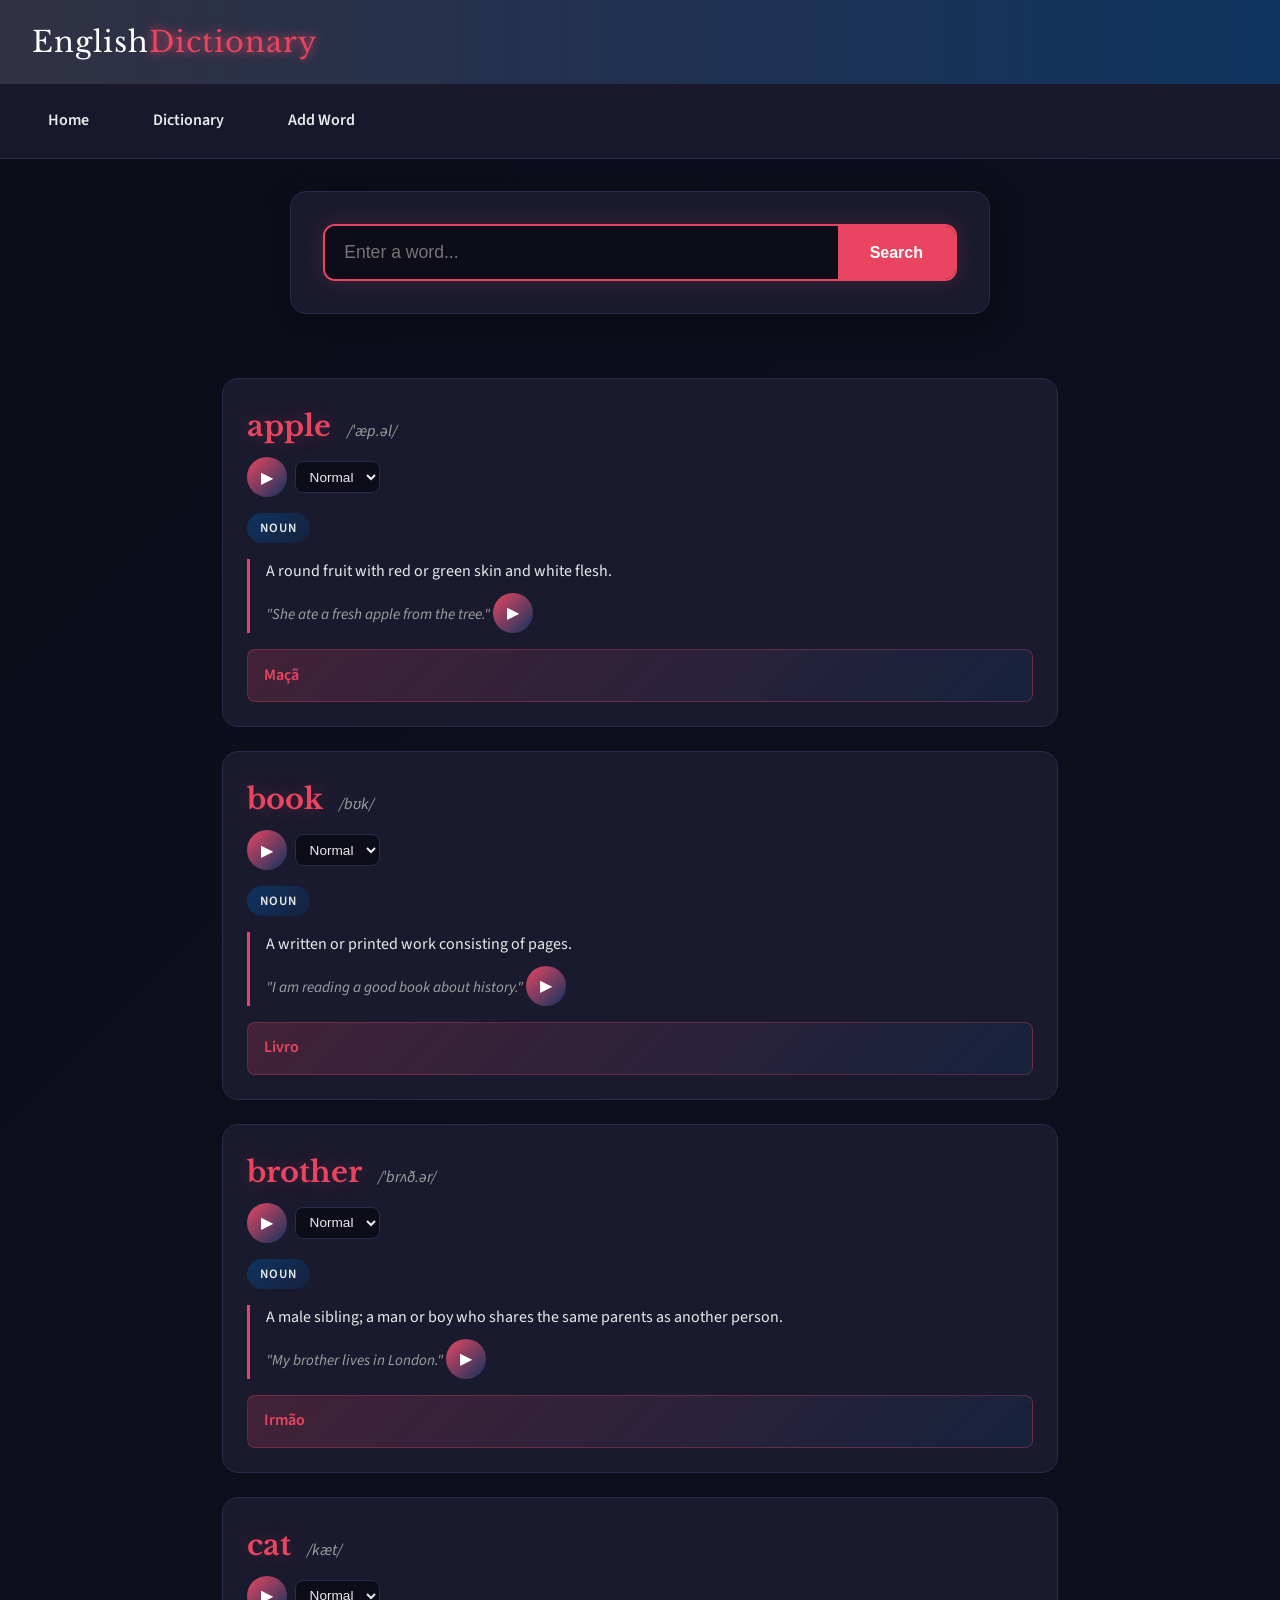
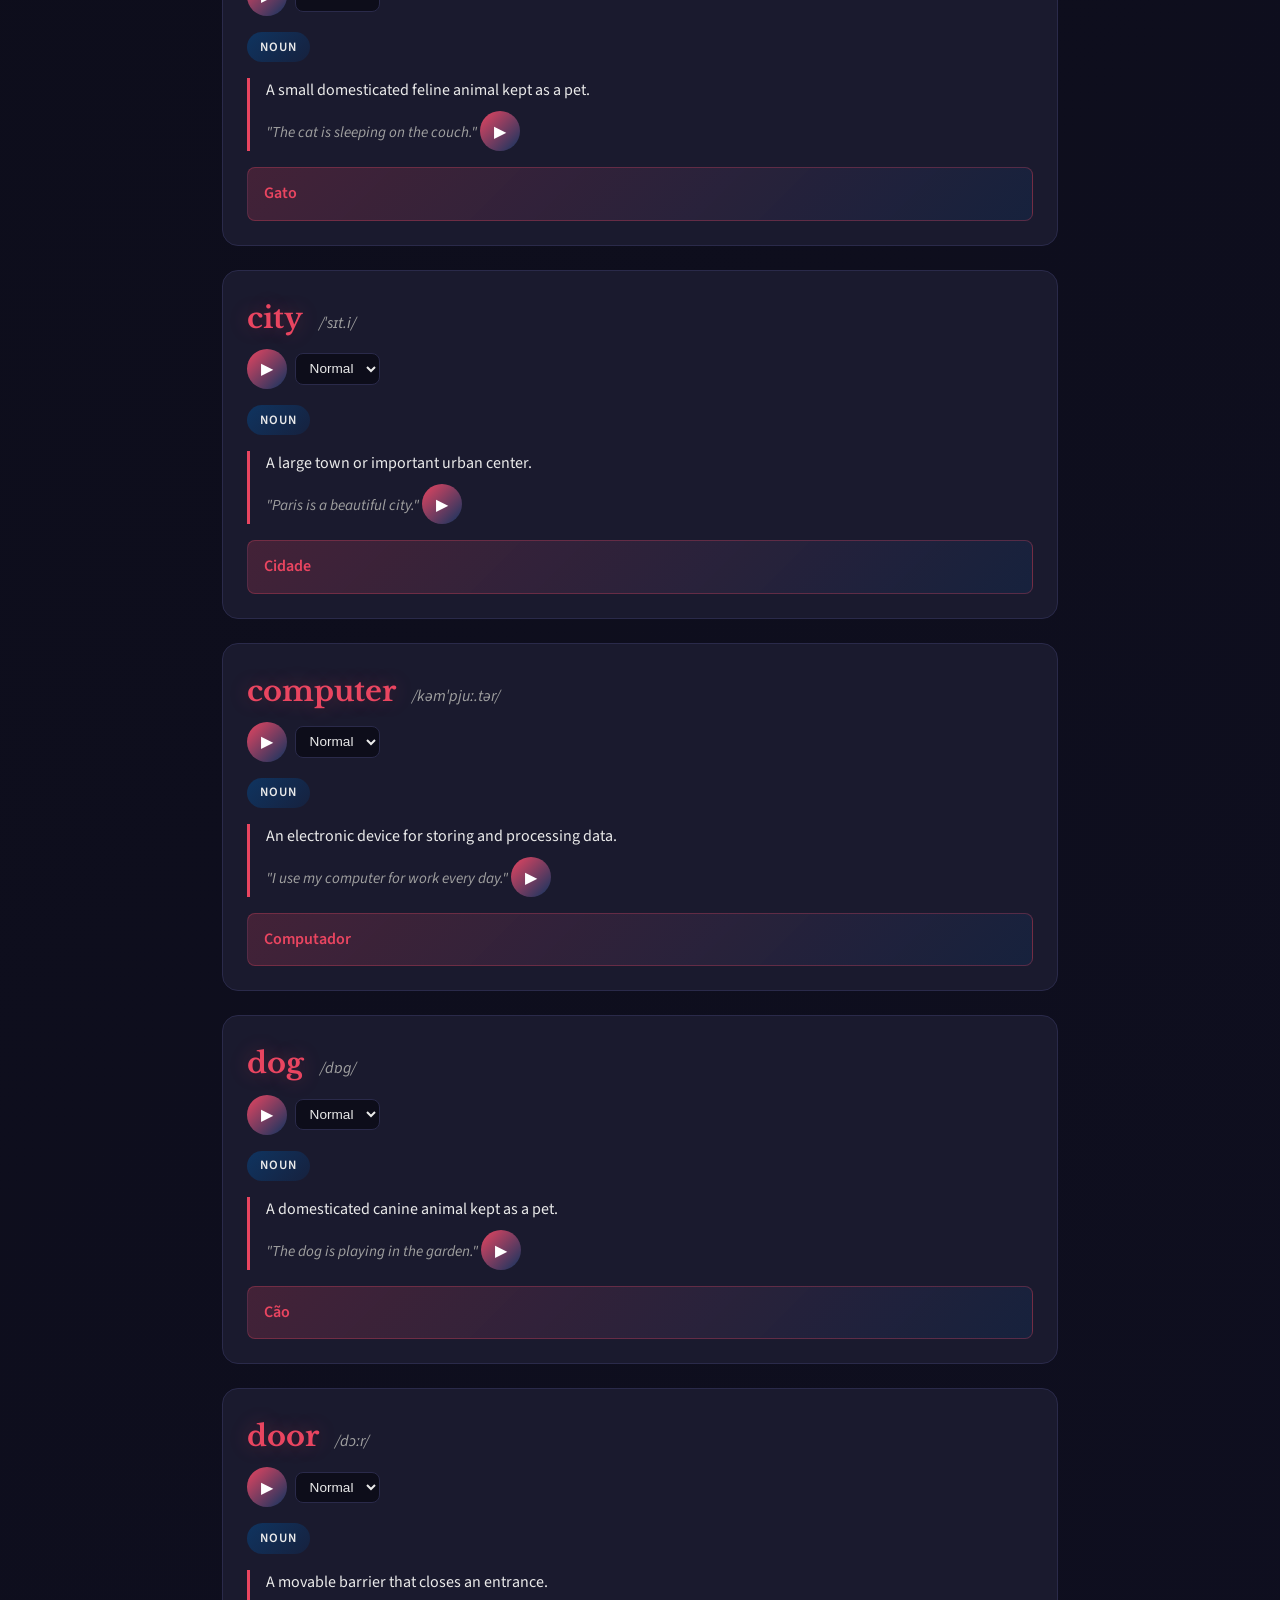
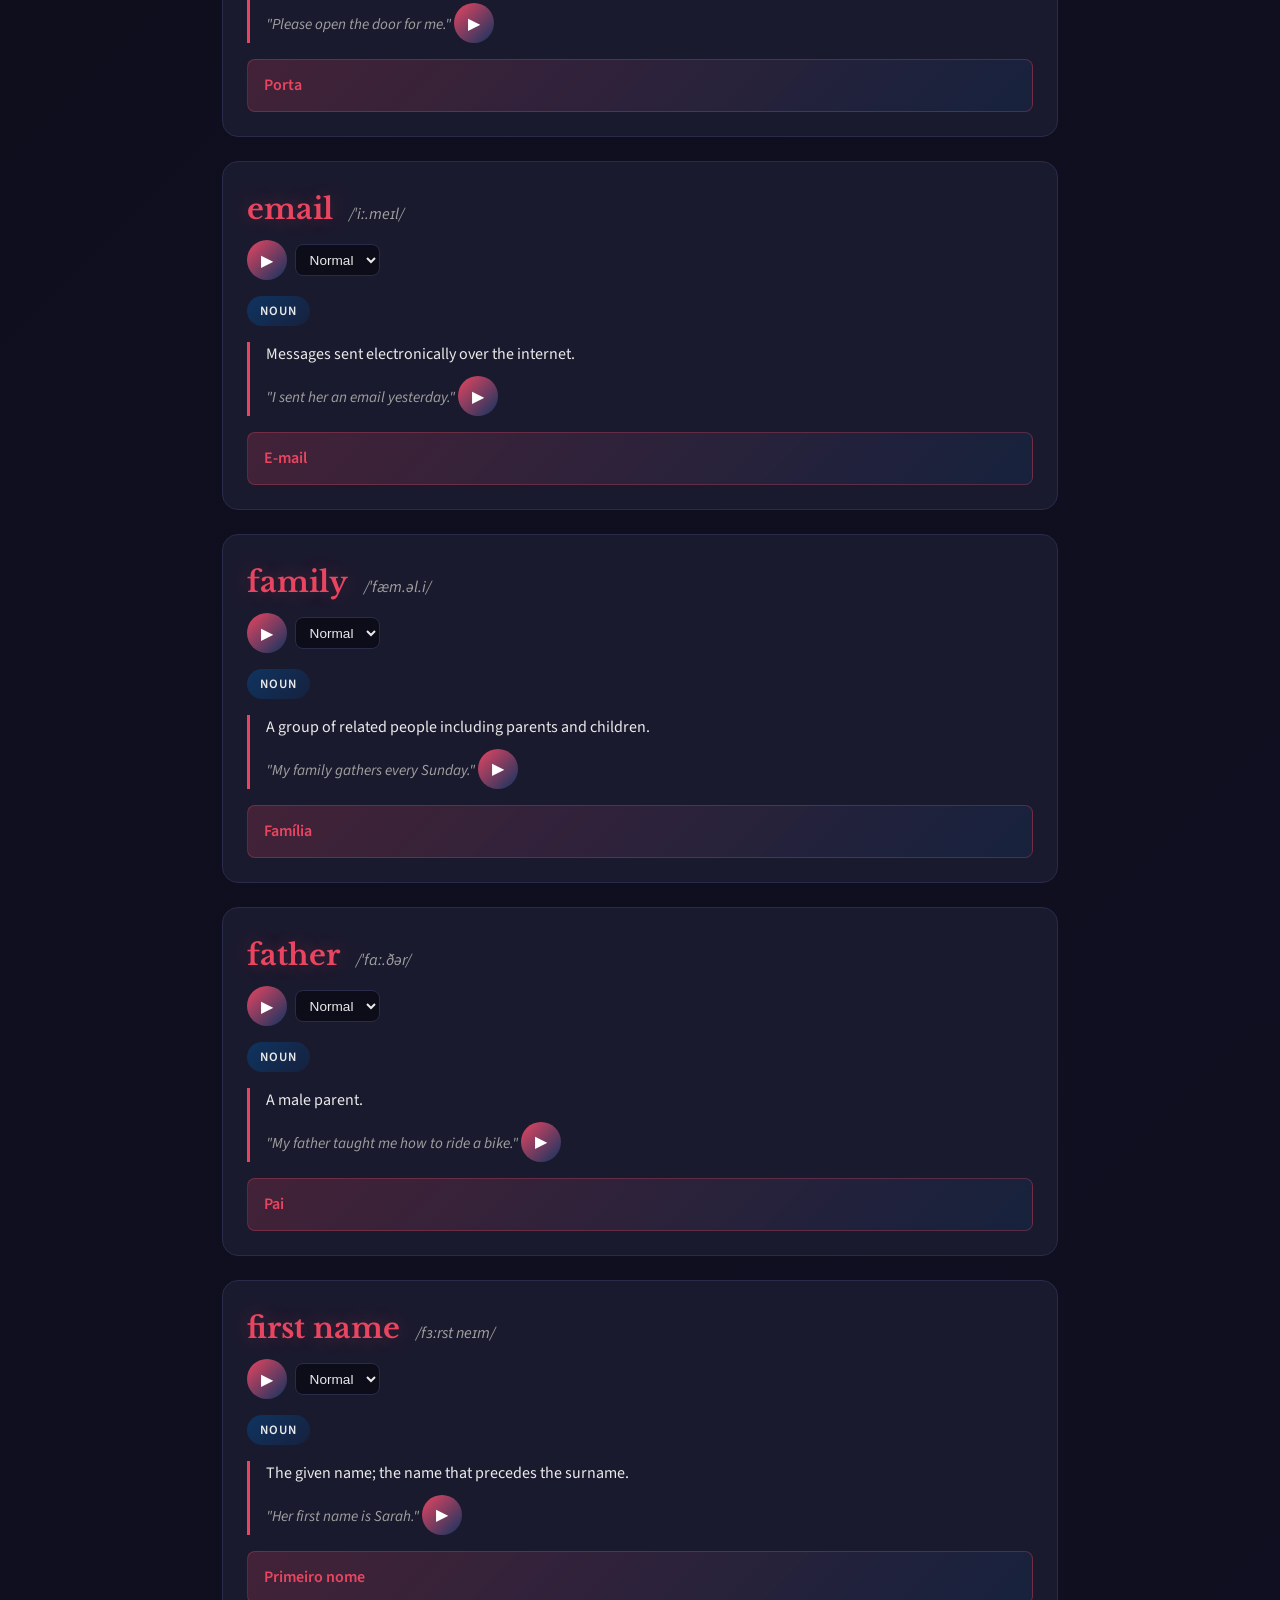
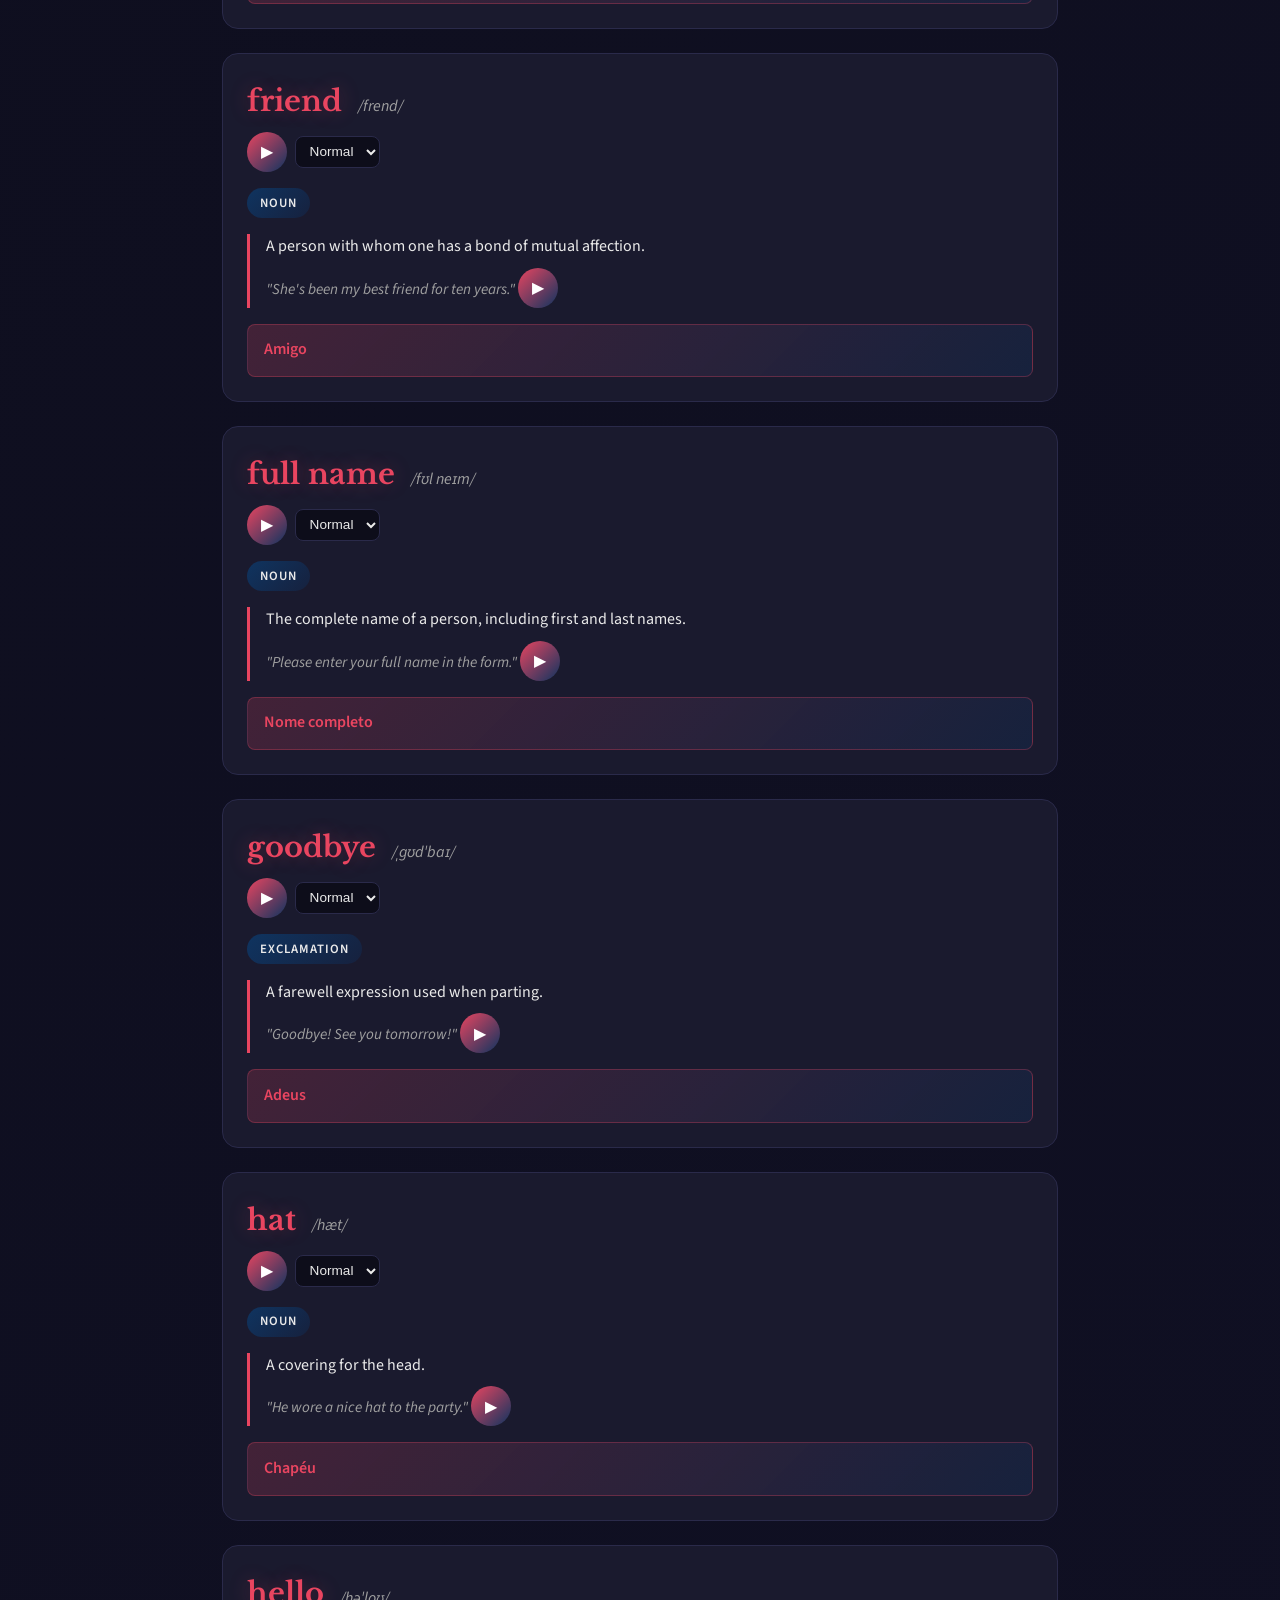
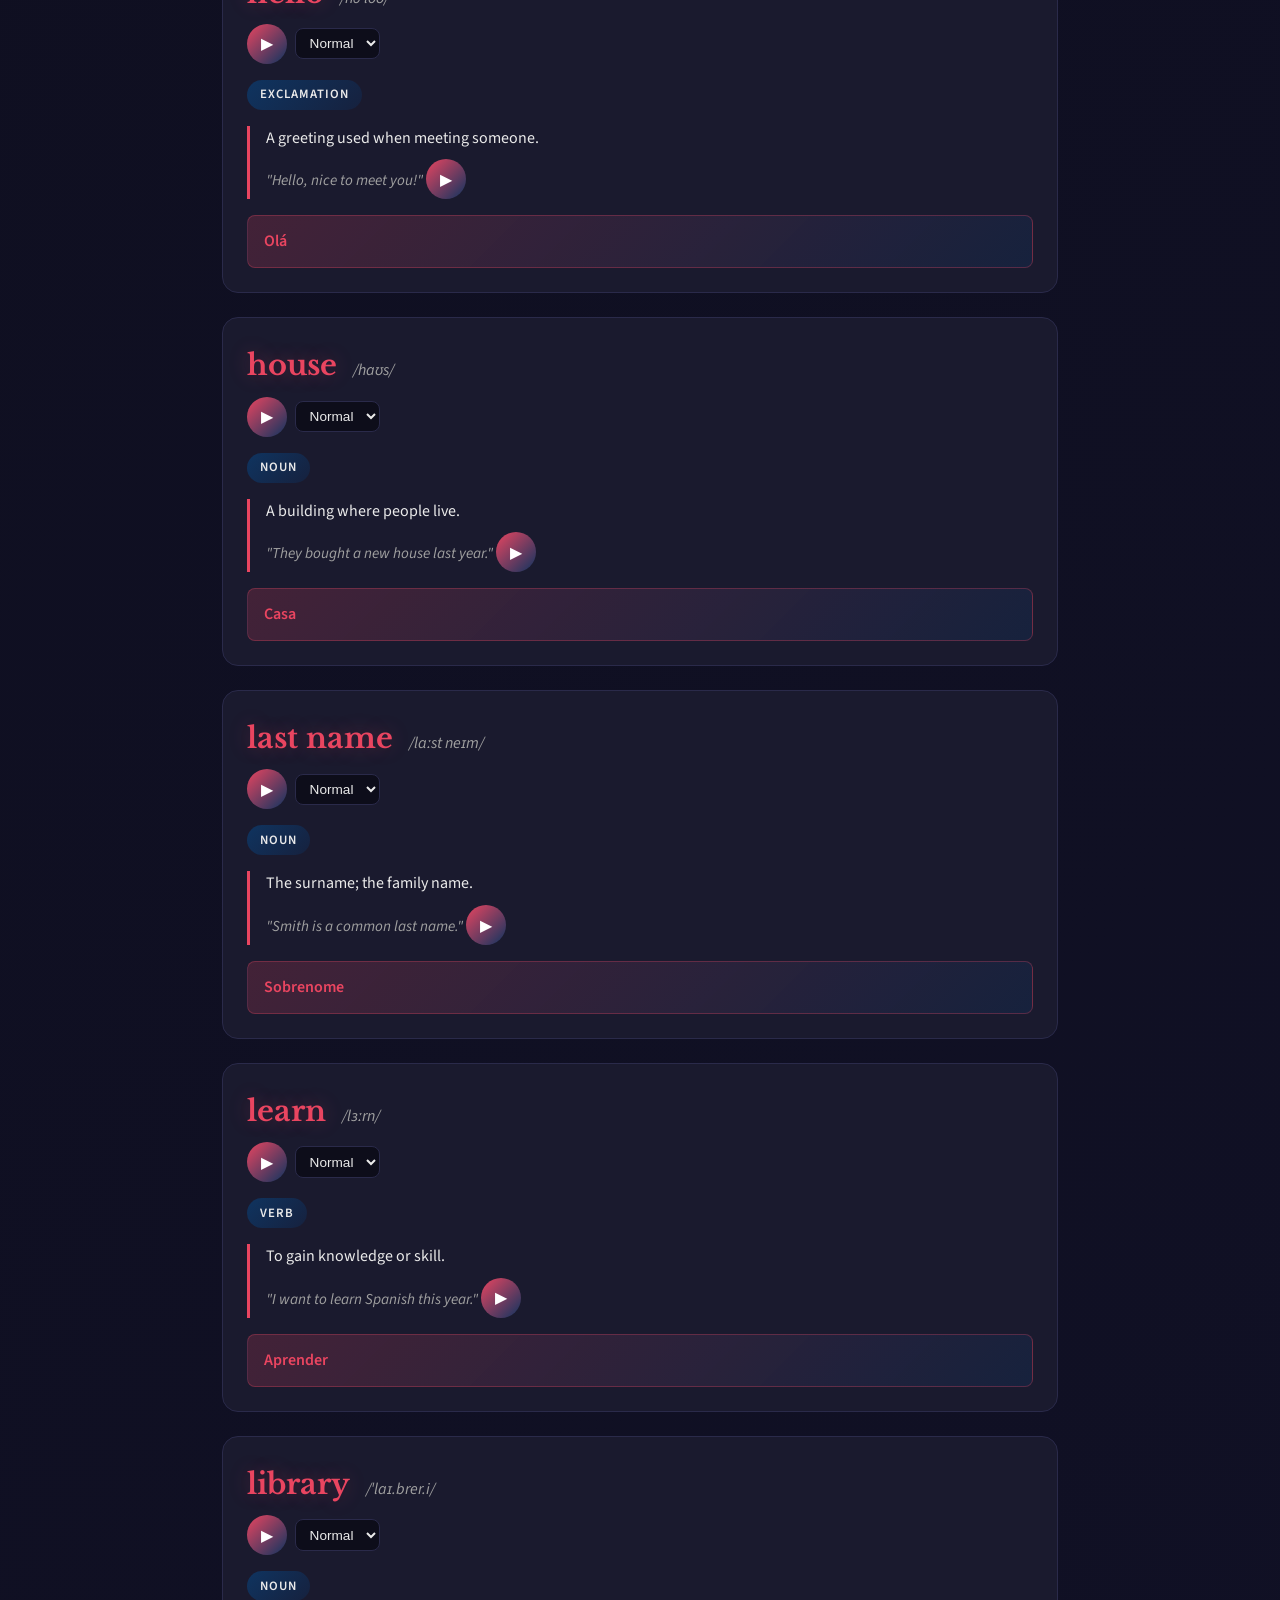
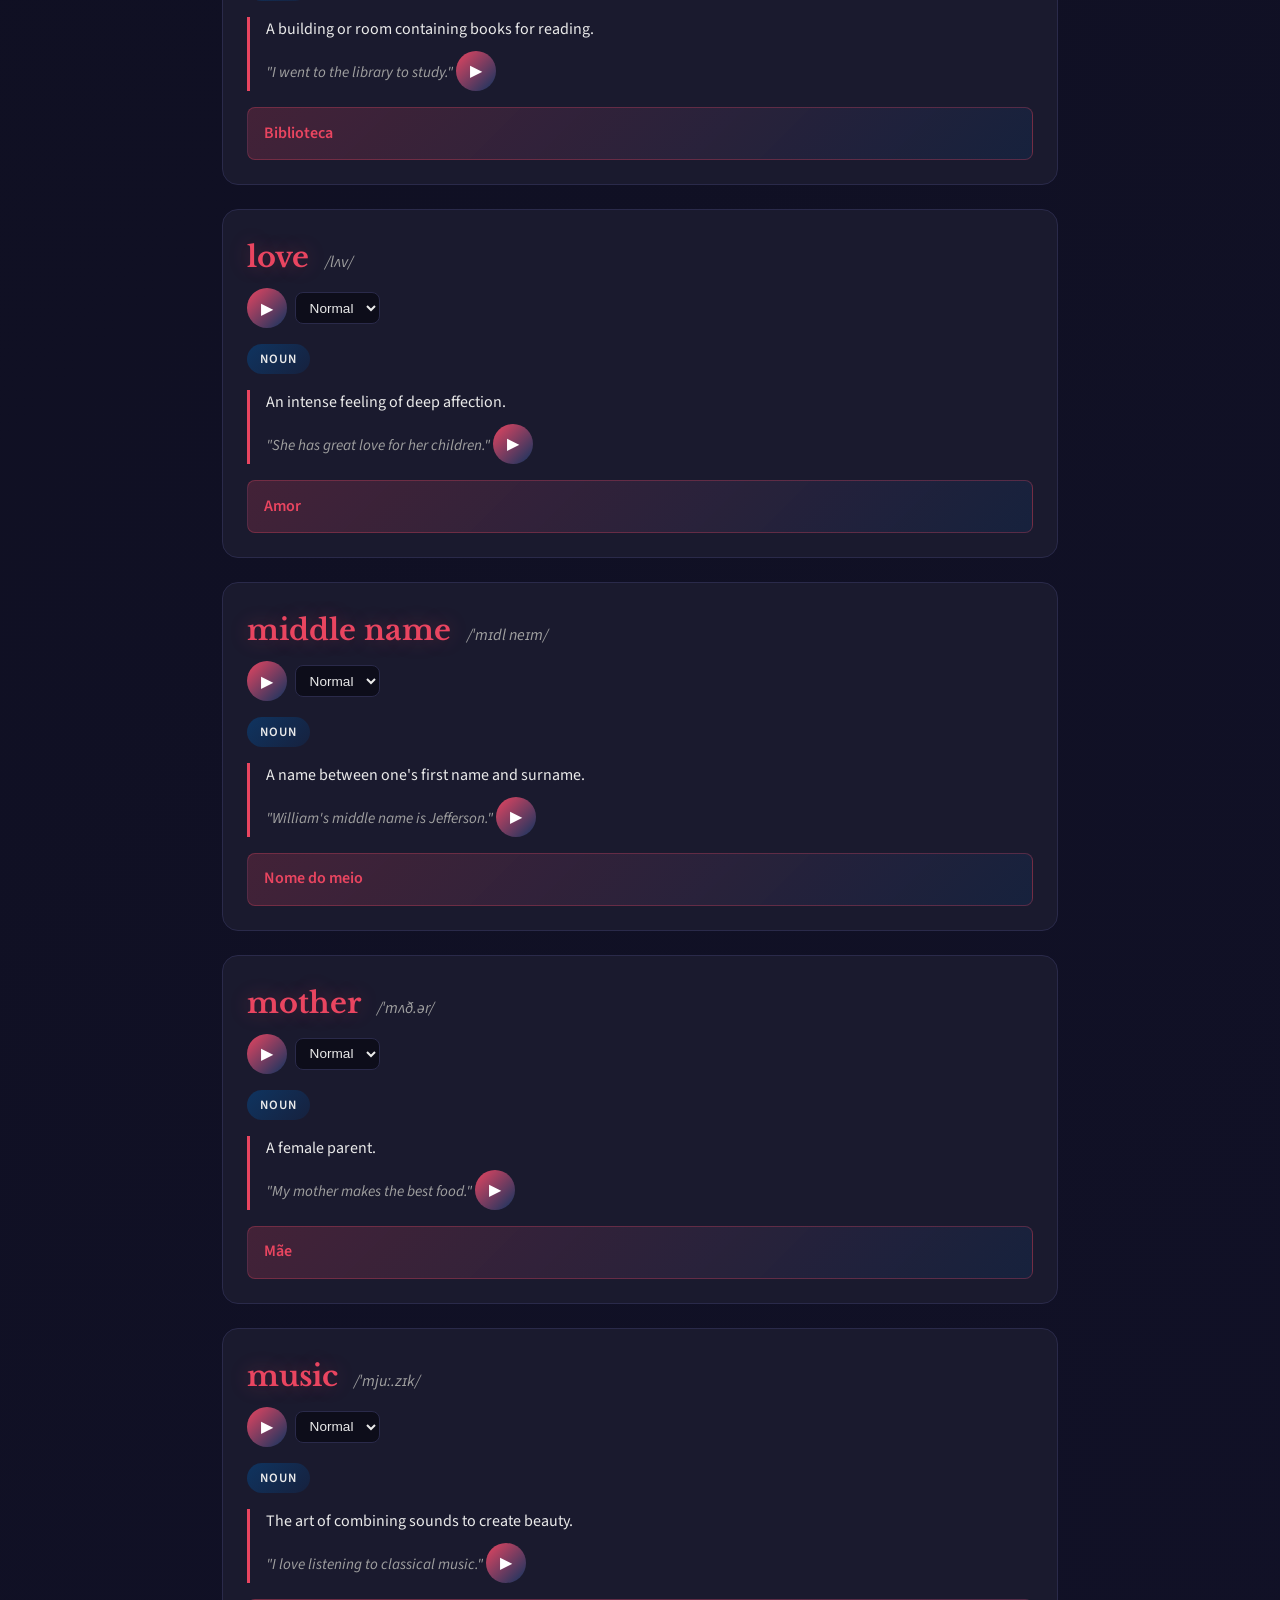
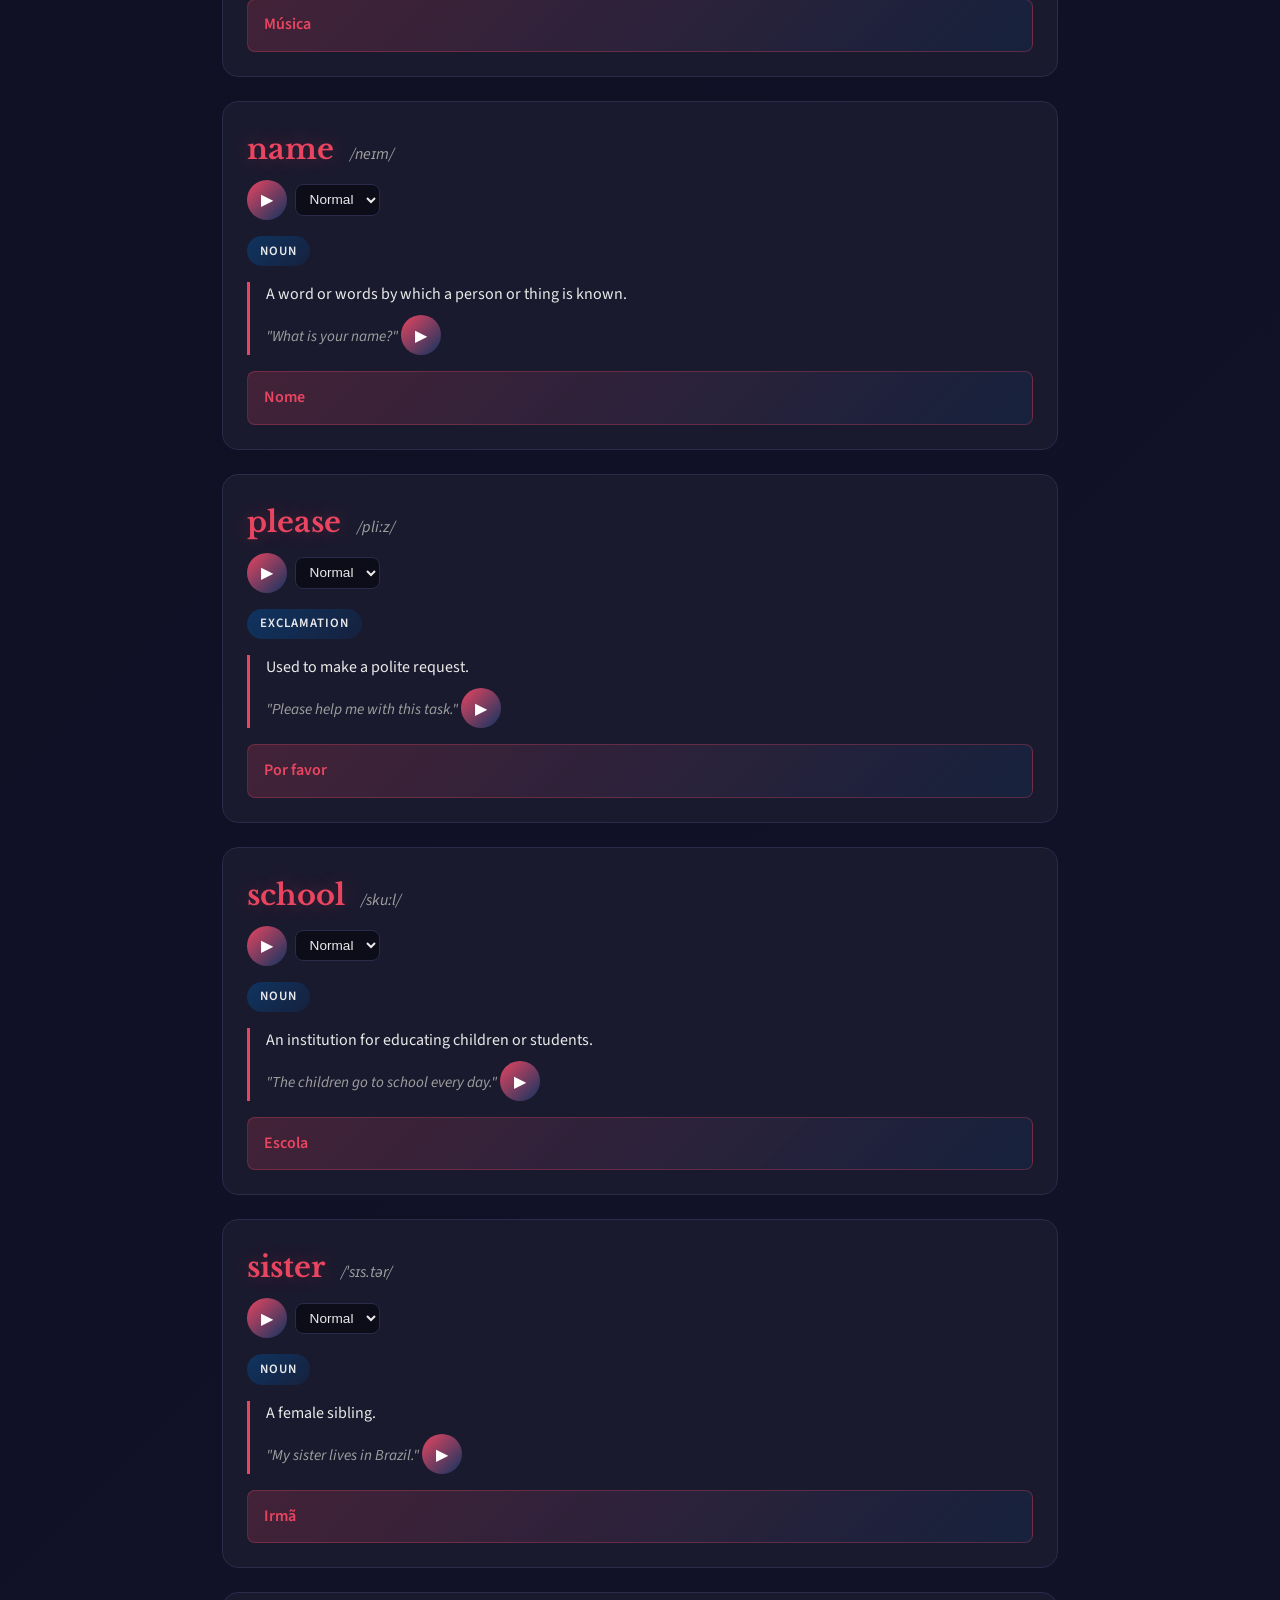
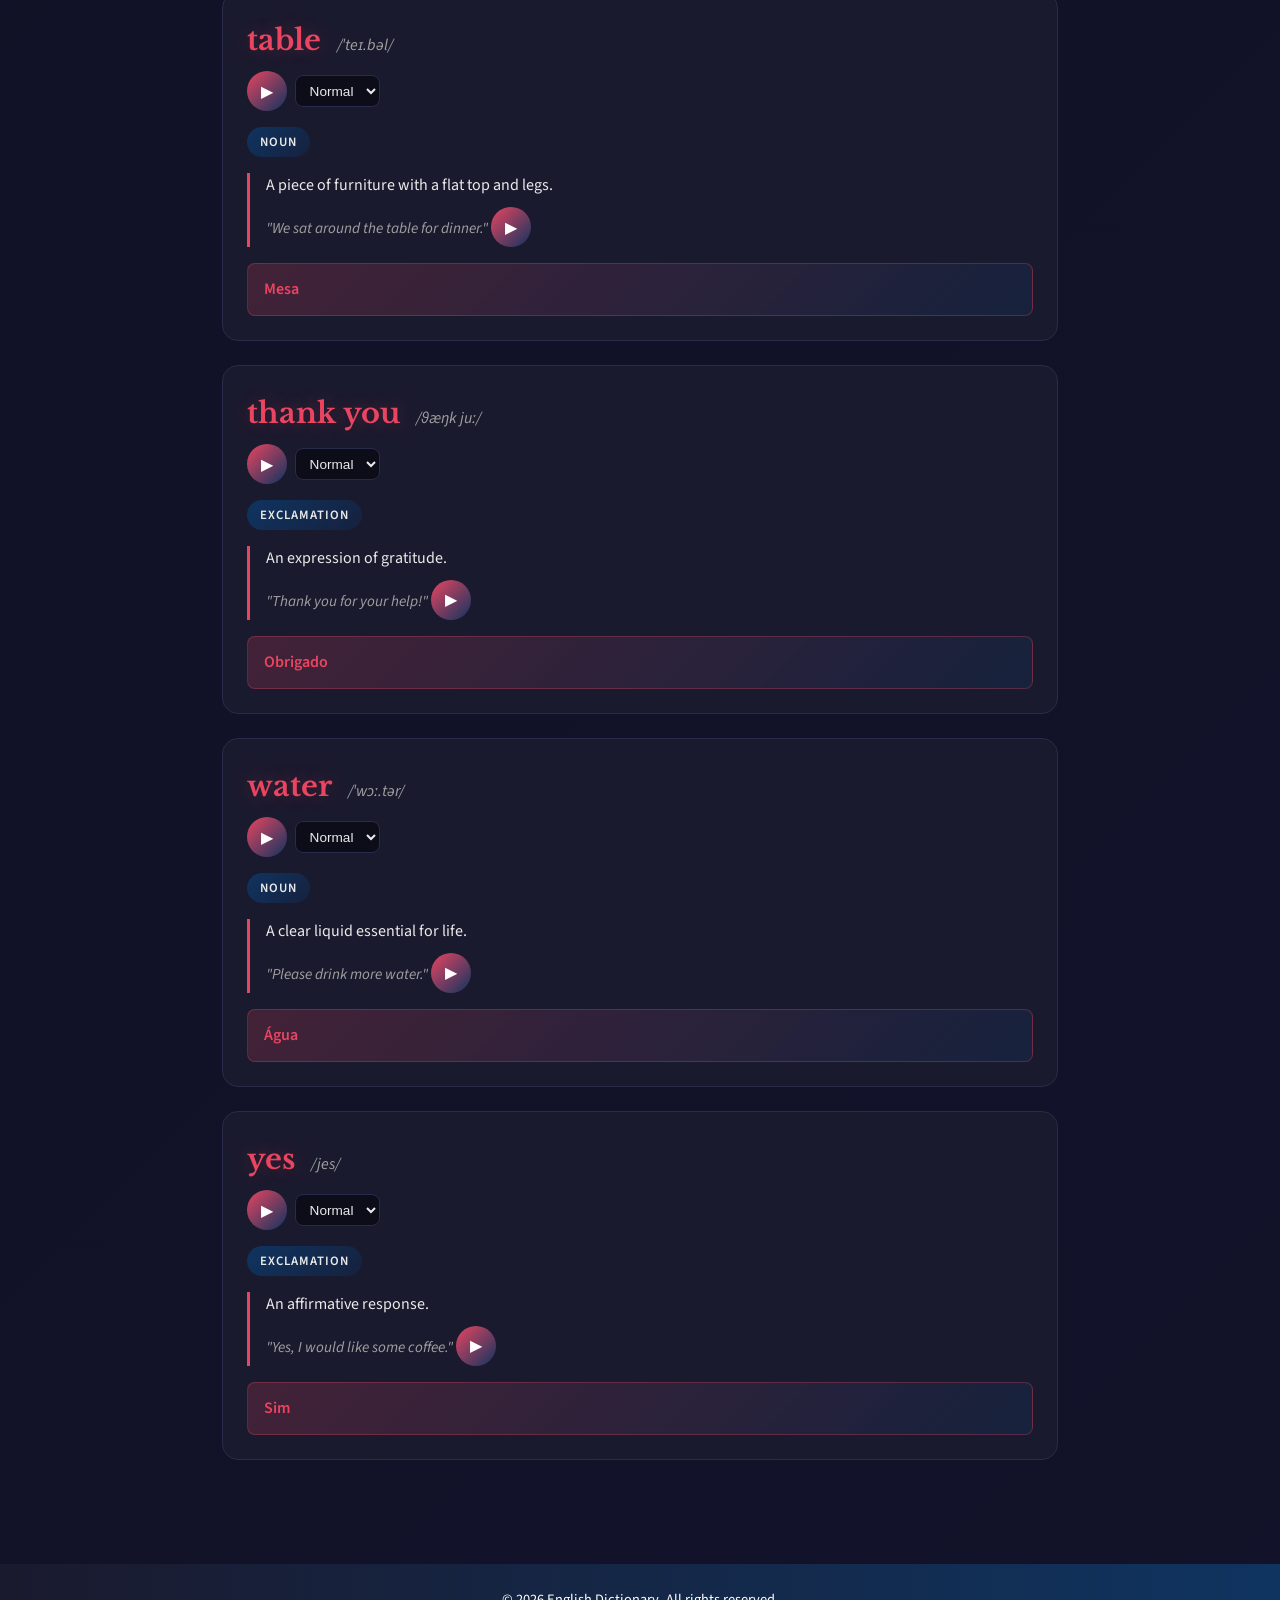
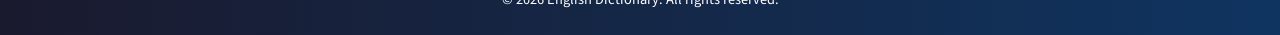
==== index.html @ 1b7f00b9 "adicioanndo script" ====
<!DOCTYPE html>
<html lang="en">
<head>
    <meta charset="UTF-8">
    <meta name="viewport" content="width=device-width, initial-scale=1.0">
    <title>English Dictionary</title>
    <link rel="preconnect" href="https://fonts.googleapis.com">
    <link rel="preconnect" href="https://fonts.gstatic.com" crossorigin>
    <link href="https://fonts.googleapis.com/css2?family=Libre+Baskerville:ital,wght@0,400;0,700;1,400&family=Source+Sans+3:wght@400;600;700&display=swap" rel="stylesheet">
    <link rel="stylesheet" href="style.css">
</head>
<body>
    <header>
        <div class="logo">English<span>Dictionary</span></div>
    </header>

<nav>
        <a href="index.html">Home</a>
        <a href="dictionary.html">Dictionary</a>
        <a href="add.html">Add Word</a>
    </nav>

    <div class="search-container">
        <div class="search-box">
            <input type="text" id="searchInput" placeholder="Enter a word...">
            <button id="searchBtn">Search</button>
        </div>
    </div>

    <main id="entries">
    </main>

    <footer>
        <p>&copy; 2026 English Dictionary. All rights reserved.</p>
    </footer>

    <script src="script.js"></script>
</body>
</html>
---- style.css ----
:root {
    --primary: #1a1a2e;
    --primary-light: #16213e;
    --secondary: #0f3460;
    --accent: #e94560;
    --accent-hover: #ff6b6b;
    --bg-dark: #0d0d1a;
    --bg-card: #1a1a2e;
    --text-light: #eaeaea;
    --text-muted: #a0a0a0;
    --border: #2a2a4a;
}

* {
    margin: 0;
    padding: 0;
    box-sizing: border-box;
}

body {
    font-family: 'Source Sans 3', sans-serif;
    background: linear-gradient(135deg, var(--bg-dark) 0%, #12122a 100%);
    color: var(--text-light);
    line-height: 1.6;
    min-height: 100vh;
}

header {
    background: linear-gradient(90deg, var(--primary) 0%, var(--secondary) 100%);
    padding: 1.2rem 2rem;
    box-shadow: 0 4px 20px rgba(233, 69, 96, 0.3);
    position: relative;
    overflow: hidden;
}

header::before {
    content: '';
    position: absolute;
    top: 0;
    left: -100%;
    width: 200%;
    height: 100%;
    background: linear-gradient(90deg, transparent, rgba(255,255,255,0.1), transparent);
    animation: shine 3s infinite;
}

@keyframes shine {
    0% { left: -100%; }
    100% { left: 100%; }
}

.logo {
    font-family: 'Libre Baskerville', serif;
    color: white;
    font-size: 1.8rem;
    letter-spacing: 1px;
    position: relative;
    z-index: 1;
}

.logo span {
    color: var(--accent);
    text-shadow: 0 0 10px var(--accent);
}

nav {
    background: rgba(26, 26, 46, 0.95);
    backdrop-filter: blur(10px);
    border-bottom: 1px solid var(--border);
    padding: 1rem 2rem;
    display: flex;
    gap: 2rem;
    font-size: 1rem;
}

nav a {
    color: var(--text-light);
    text-decoration: none;
    font-weight: 600;
    padding: 0.5rem 1rem;
    border-radius: 8px;
    transition: all 0.3s ease;
}

nav a:hover {
    background: var(--accent);
    color: white;
    transform: translateY(-2px);
    box-shadow: 0 4px 15px rgba(233, 69, 96, 0.4);
}

body > br {
    display: none;
}

p {
    display: none;
}

footer p {
    display: block;
}

.search-container {
    background: var(--bg-card);
    max-width: 700px;
    margin: 2rem auto;
    padding: 2rem;
    border-radius: 16px;
    border: 1px solid var(--border);
    box-shadow: 0 8px 32px rgba(0, 0, 0, 0.3);
}

.search-box {
    display: flex;
    border: 2px solid var(--accent);
    border-radius: 12px;
    overflow: hidden;
    box-shadow: 0 0 20px rgba(233, 69, 96, 0.2);
}

.search-box input {
    flex: 1;
    padding: 1rem 1.2rem;
    border: none;
    font-size: 1.1rem;
    outline: none;
    background: var(--bg-dark);
    color: var(--text-light);
}

.search-box button {
    background: var(--accent);
    color: white;
    border: none;
    padding: 1rem 2rem;
    font-size: 1rem;
    font-weight: 600;
    cursor: pointer;
    transition: all 0.3s ease;
}

.search-box button:hover {
    background: var(--accent-hover);
    transform: scale(1.02);
}

main {
    max-width: 900px;
    margin: 0 auto;
    padding: 2rem;
}

main > h2 {
    font-family: 'Libre Baskerville', serif;
    font-size: 1.5rem;
    color: var(--text-light);
    margin-bottom: 1.5rem;
    padding-bottom: 0.5rem;
    border-bottom: 2px solid var(--accent);
}

.entry {
    background: var(--bg-card);
    border: 1px solid var(--border);
    border-radius: 16px;
    padding: 1.5rem;
    margin-bottom: 1.5rem;
    transition: all 0.3s ease;
    position: relative;
    overflow: hidden;
}

.entry::before {
    content: '';
    position: absolute;
    left: 0;
    top: 0;
    height: 100%;
    width: 4px;
    background: linear-gradient(180deg, var(--accent), var(--secondary));
    opacity: 0;
    transition: opacity 0.3s ease;
}

.entry:hover {
    transform: translateX(8px);
    box-shadow: 0 8px 24px rgba(233, 69, 96, 0.2);
    border-color: var(--accent);
}

.entry:hover::before {
    opacity: 1;
}

.word-header {
    display: flex;
    align-items: baseline;
    gap: 1rem;
    margin-bottom: 0.5rem;
    flex-wrap: wrap;
}

.word {
    font-family: 'Libre Baskerville', serif;
    font-size: 1.8rem;
    font-weight: 700;
    color: var(--accent);
    text-shadow: 0 0 20px rgba(233, 69, 96, 0.3);
}

.result-count {
    color: var(--text-muted);
    font-size: 0.9rem;
    margin-bottom: 1rem;
    padding: 0.5rem;
    background: var(--bg-card);
    border-radius: 8px;
    display: block;
}

.pronunciation {
    font-style: italic;
    color: var(--text-muted);
    font-size: 1rem;
}

.audio-controls {
    display: flex;
    align-items: center;
    gap: 0.5rem;
    margin-bottom: 1rem;
    flex-wrap: wrap;
}

.play-btn {
    background: linear-gradient(135deg, var(--accent), var(--secondary));
    color: white;
    border: none;
    width: 40px;
    height: 40px;
    border-radius: 50%;
    cursor: pointer;
    font-size: 1rem;
    display: inline-flex;
    align-items: center;
    justify-content: center;
    transition: all 0.3s ease;
    animation: pulse 2s infinite;
}

@keyframes pulse {
    0%, 100% { box-shadow: 0 0 0 0 rgba(233, 69, 96, 0.4); }
    50% { box-shadow: 0 0 0 8px rgba(233, 69, 96, 0); }
}

.play-btn:hover {
    transform: scale(1.1);
    box-shadow: 0 4px 20px rgba(233, 69, 96, 0.5);
}

.play-btn:active {
    transform: scale(0.95);
}

.speed-select {
    padding: 0.4rem 0.6rem;
    border: 1px solid var(--border);
    border-radius: 8px;
    font-size: 0.85rem;
    background: var(--bg-dark);
    color: var(--text-light);
    cursor: pointer;
}

.part-of-speech {
    display: inline-block;
    background: linear-gradient(135deg, var(--secondary), var(--primary-light));
    padding: 0.3rem 0.8rem;
    border-radius: 20px;
    font-size: 0.8rem;
    font-weight: 600;
    color: var(--text-light);
    margin-bottom: 1rem;
    text-transform: uppercase;
    letter-spacing: 1px;
}

.definition {
    margin-bottom: 1rem;
    padding-left: 1rem;
    border-left: 3px solid var(--accent);
}

.definition p {
    margin-bottom: 0.5rem;
    display: block;
}

.example {
    font-style: italic;
    color: var(--text-muted);
    font-size: 0.95rem;
    display: block;
}

.translation {
    background: linear-gradient(135deg, rgba(233, 69, 96, 0.2), rgba(15, 52, 96, 0.3));
    padding: 0.8rem 1rem;
    border-radius: 8px;
    margin-top: 0.75rem;
    font-weight: 600;
    color: var(--accent);
    border: 1px solid rgba(233, 69, 96, 0.3);
}

footer {
    background: linear-gradient(90deg, var(--primary) 0%, var(--secondary) 100%);
    color: white;
    text-align: center;
    padding: 1.5rem;
    margin-top: 3rem;
    font-size: 0.9rem;
}

.add-word-section {
    background: var(--bg-card);
    border: 1px solid var(--border);
    padding: 2rem;
    margin-bottom: 2rem;
    border-radius: 16px;
    box-shadow: 0 8px 32px rgba(0, 0, 0, 0.3);
}

.add-word-section h2 {
    font-family: 'Libre Baskerville', serif;
    font-size: 1.3rem;
    color: var(--accent);
    margin-bottom: 1.5rem;
}

#addWordForm {
    display: grid;
    gap: 1rem;
}

.form-group {
    display: flex;
    flex-direction: column;
    gap: 0.3rem;
}

.form-group label {
    font-weight: 600;
    font-size: 0.9rem;
    color: var(--text-muted);
}

.form-group input,
.form-group select,
.form-group textarea {
    padding: 0.8rem 1rem;
    border: 1px solid var(--border);
    border-radius: 8px;
    font-size: 1rem;
    font-family: inherit;
    background: var(--bg-dark);
    color: var(--text-light);
    transition: border-color 0.3s ease;
}

.form-group input:focus,
.form-group select:focus,
.form-group textarea:focus {
    outline: none;
    border-color: var(--accent);
    box-shadow: 0 0 10px rgba(233, 69, 96, 0.2);
}

.form-group textarea {
    min-height: 100px;
    resize: vertical;
}

#addWordForm button[type="submit"] {
    background: linear-gradient(135deg, var(--accent), #c73e54);
    color: white;
    border: none;
    padding: 1rem 2rem;
    font-size: 1rem;
    font-weight: 600;
    border-radius: 8px;
    cursor: pointer;
    transition: all 0.3s ease;
    margin-top: 0.5rem;
}

#addWordForm button[type="submit"]:hover {
    transform: translateY(-2px);
    box-shadow: 0 4px 20px rgba(233, 69, 96, 0.5);
}

@media (max-width: 600px) {
    .search-container {
        margin: 1rem;
        padding: 1rem;
    }
    
    main {
        padding: 1rem;
    }
    
    .word-header {
        flex-direction: column;
        gap: 0.5rem;
    }
    
    nav {
        flex-wrap: wrap;
        gap: 0.5rem;
        justify-content: center;
    }
}
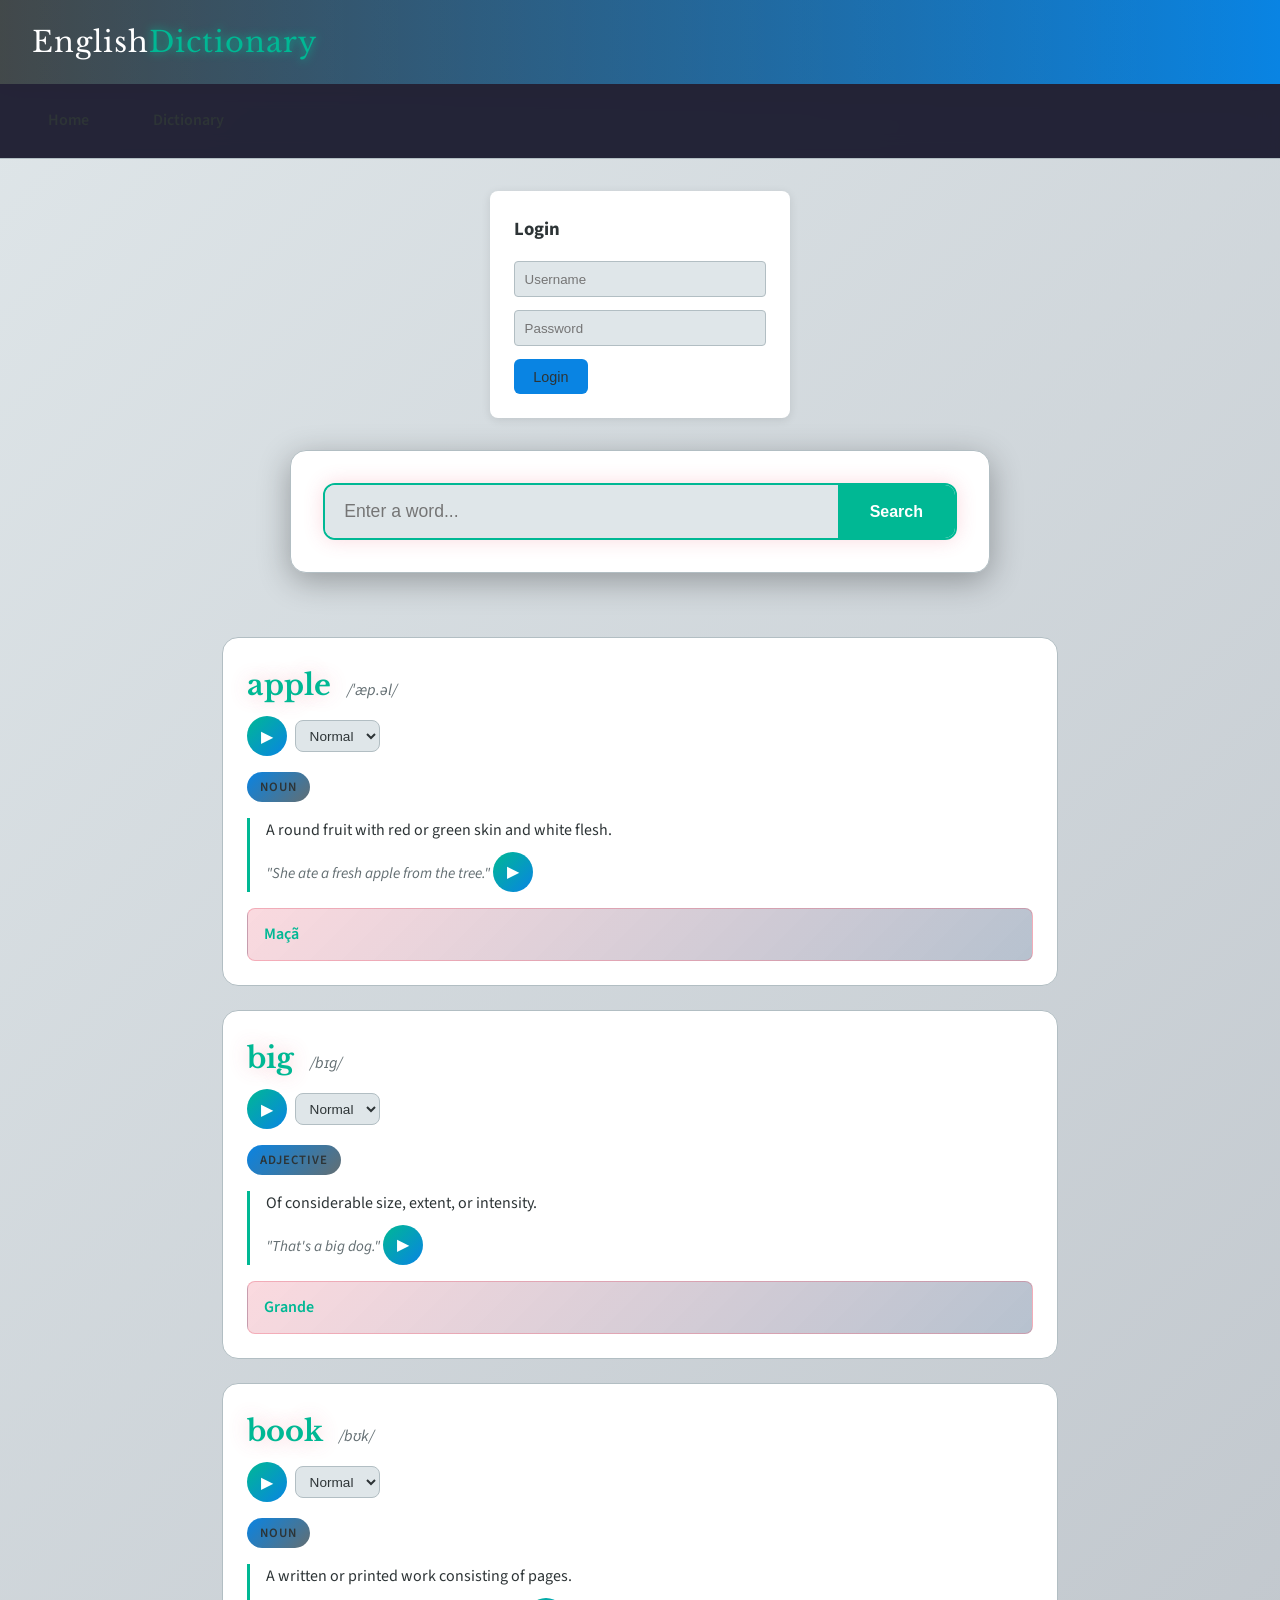
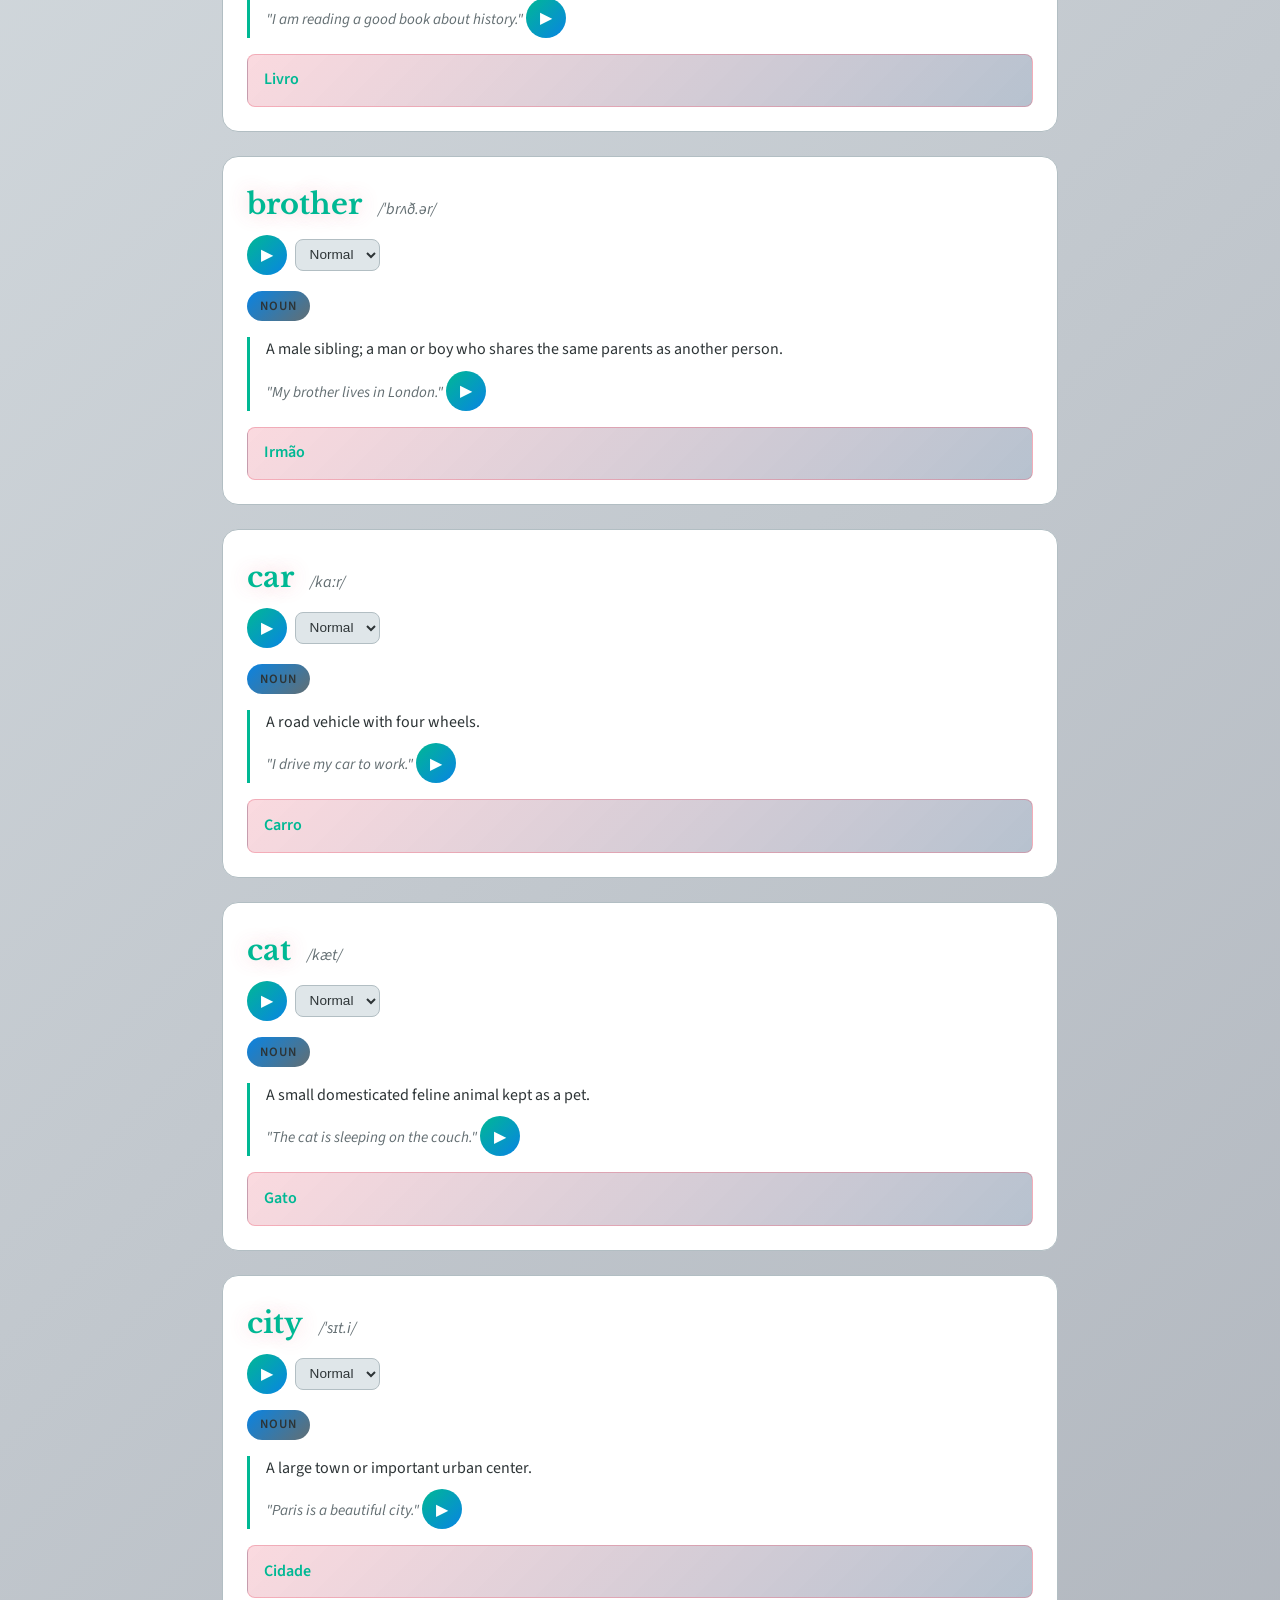
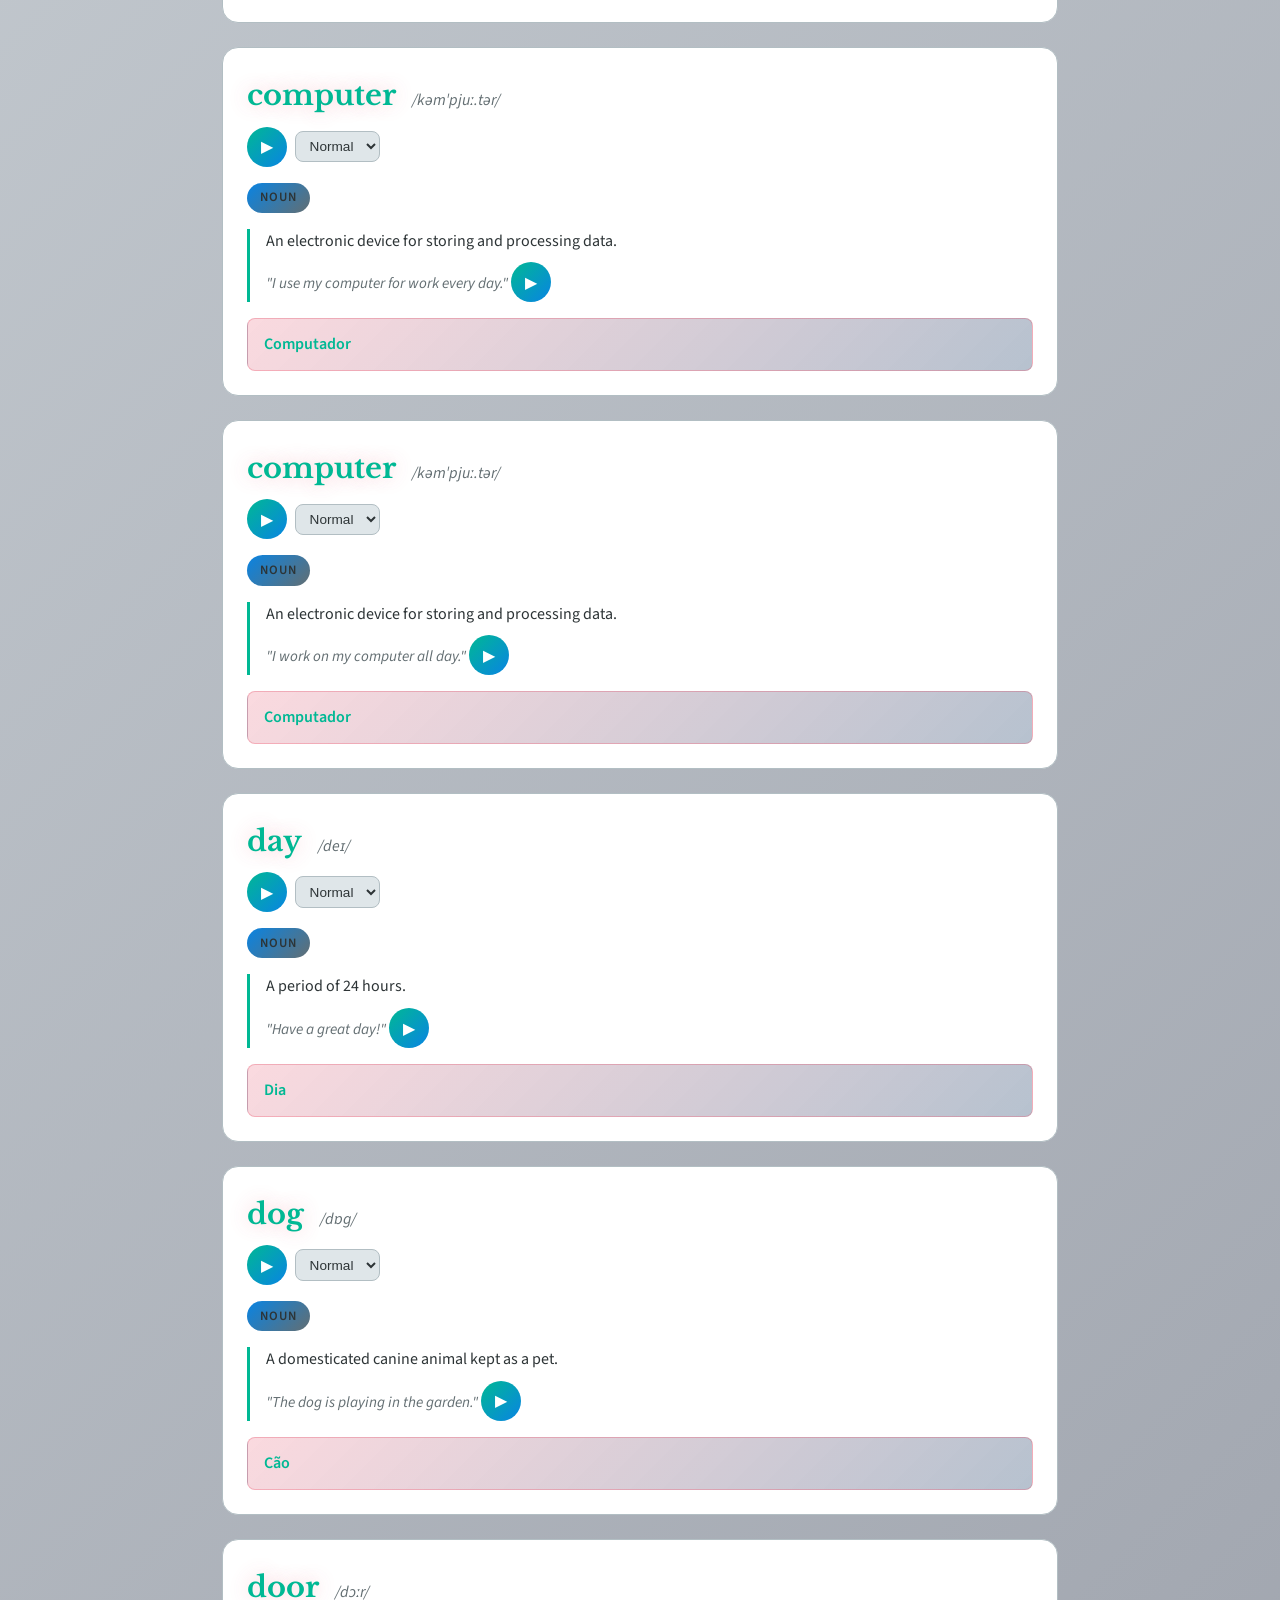
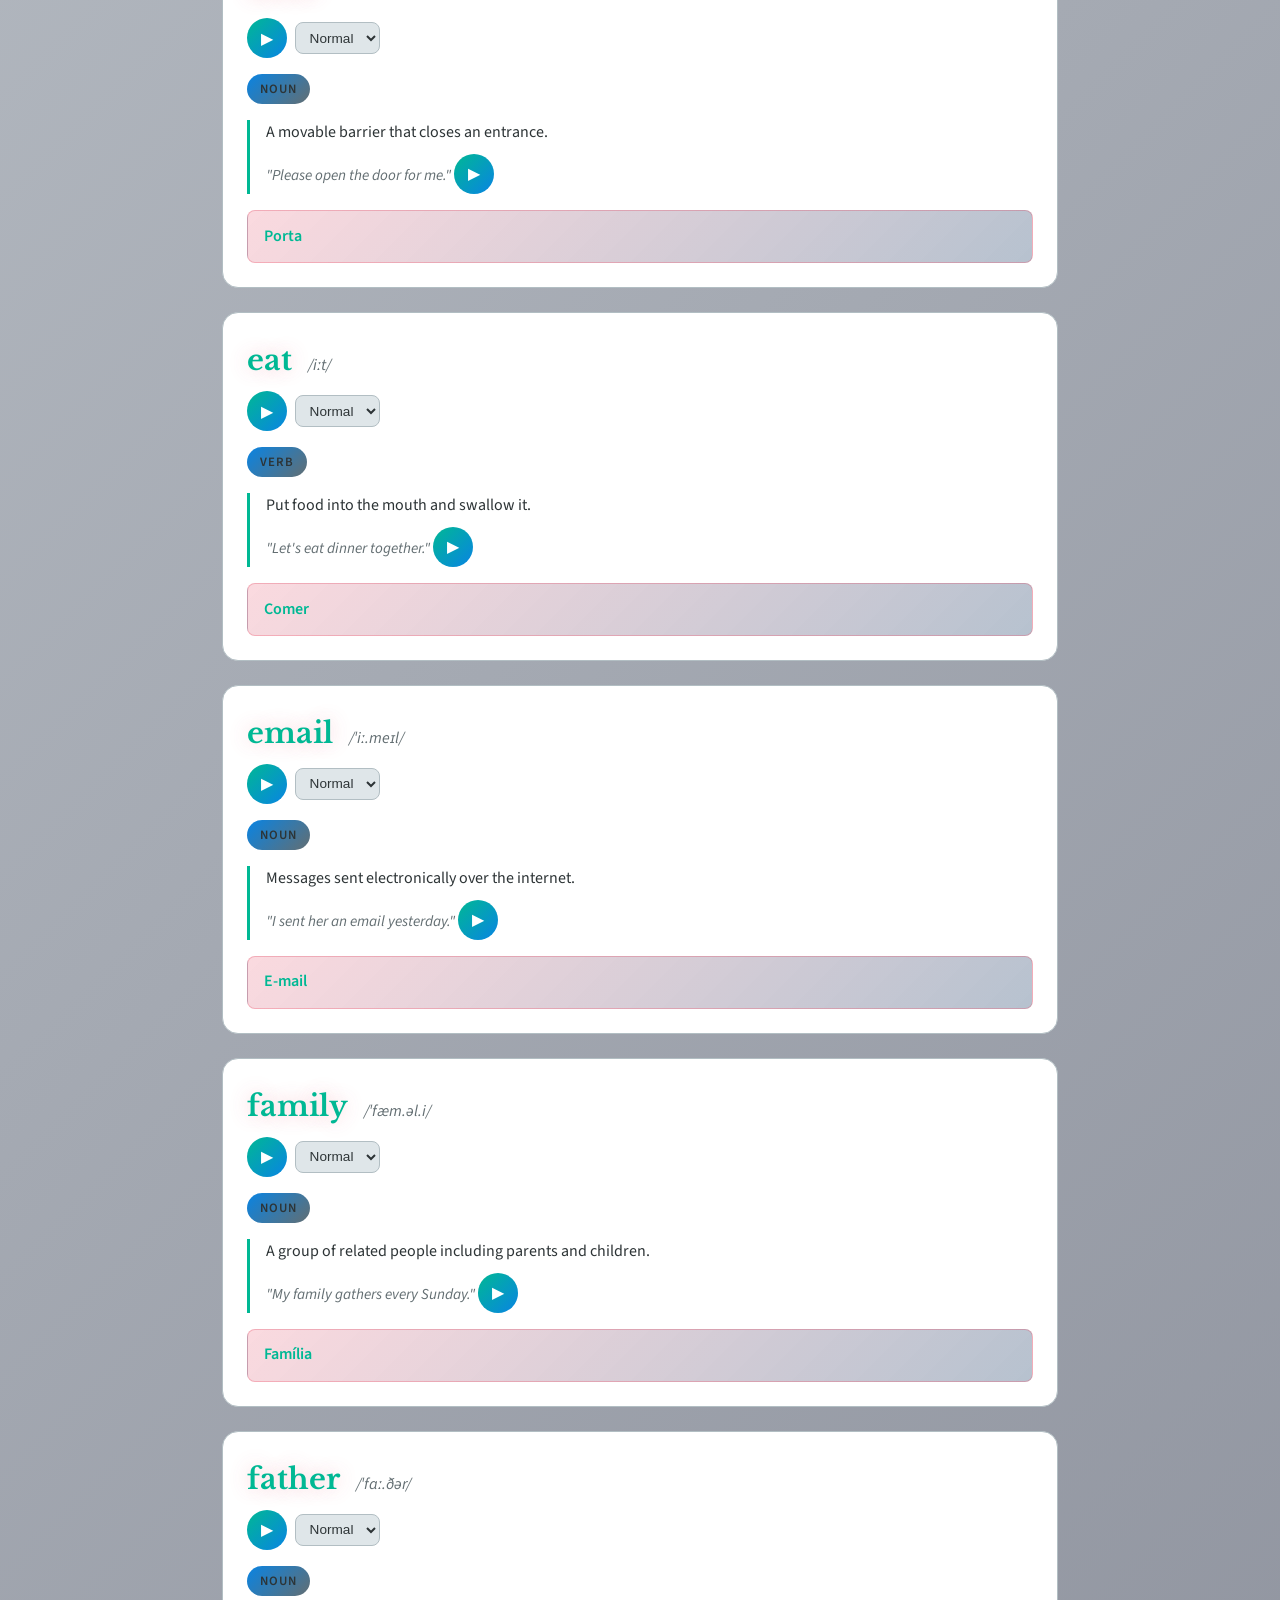
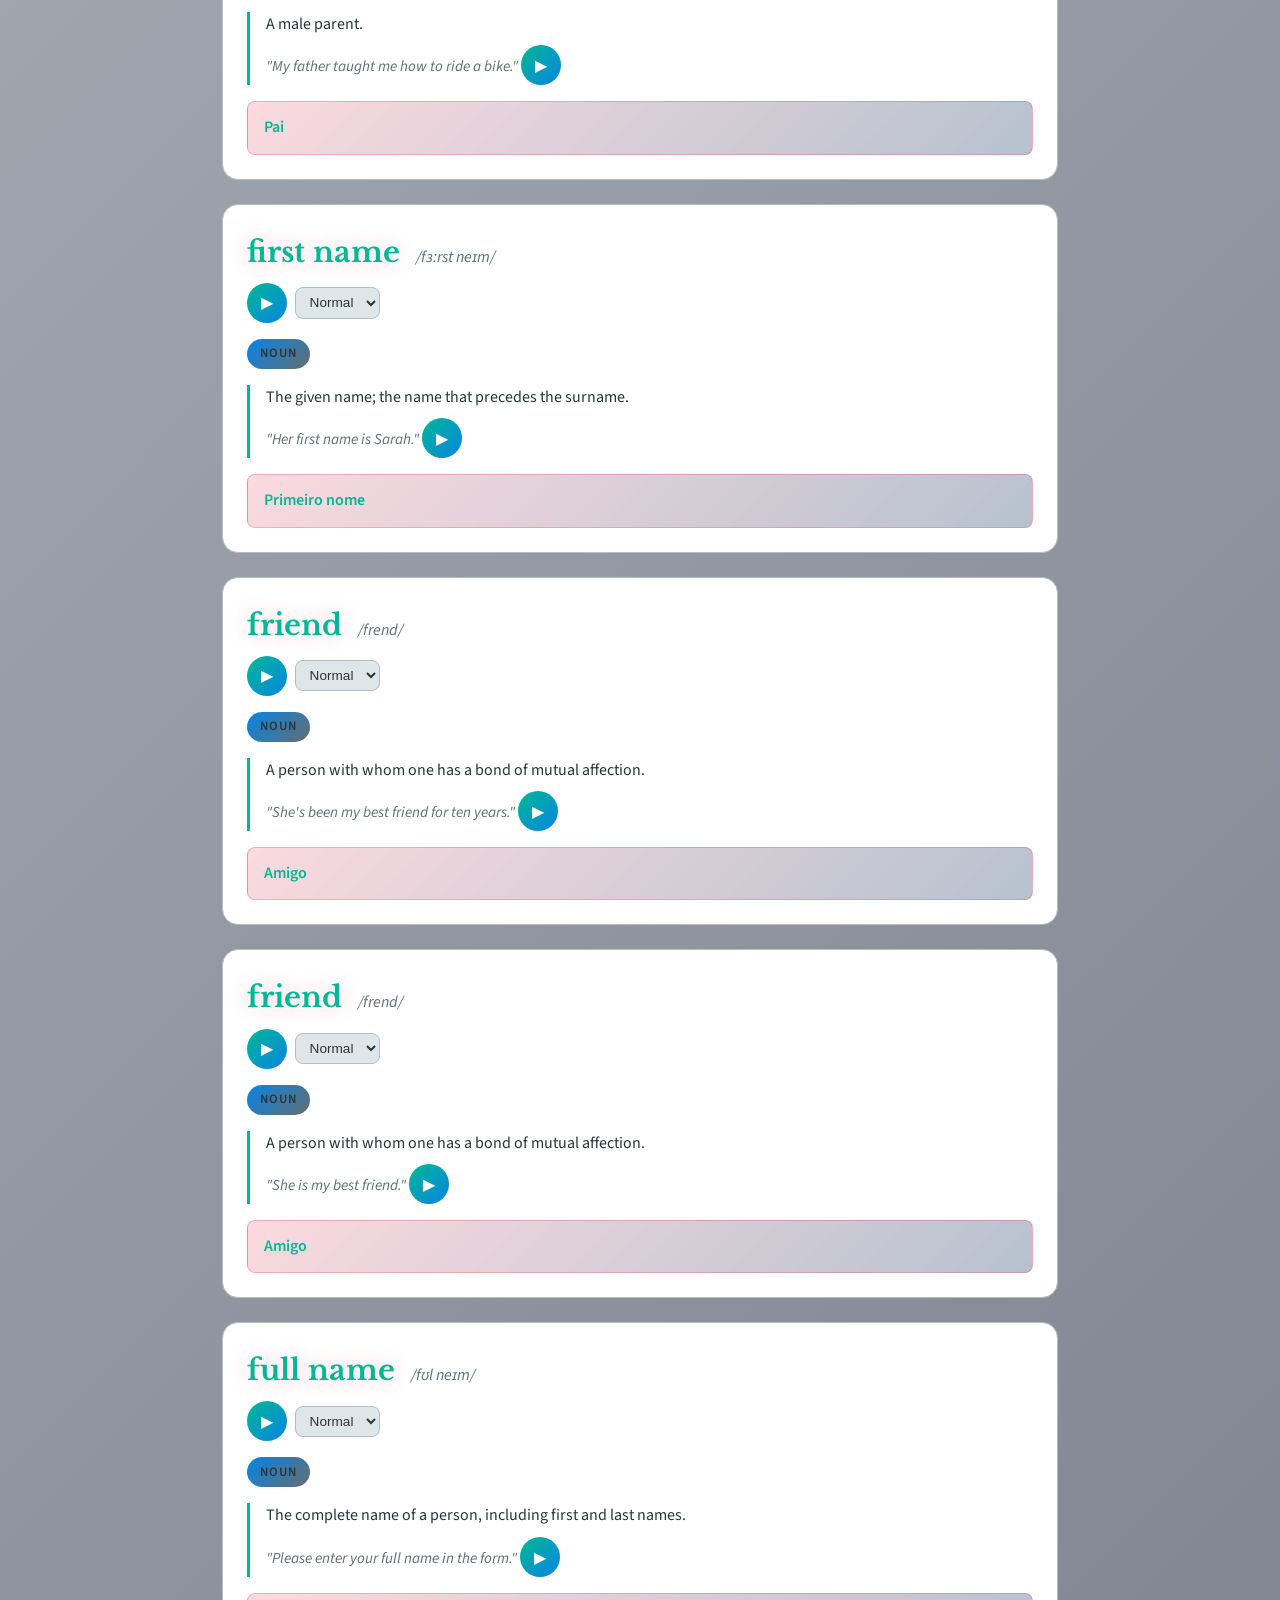
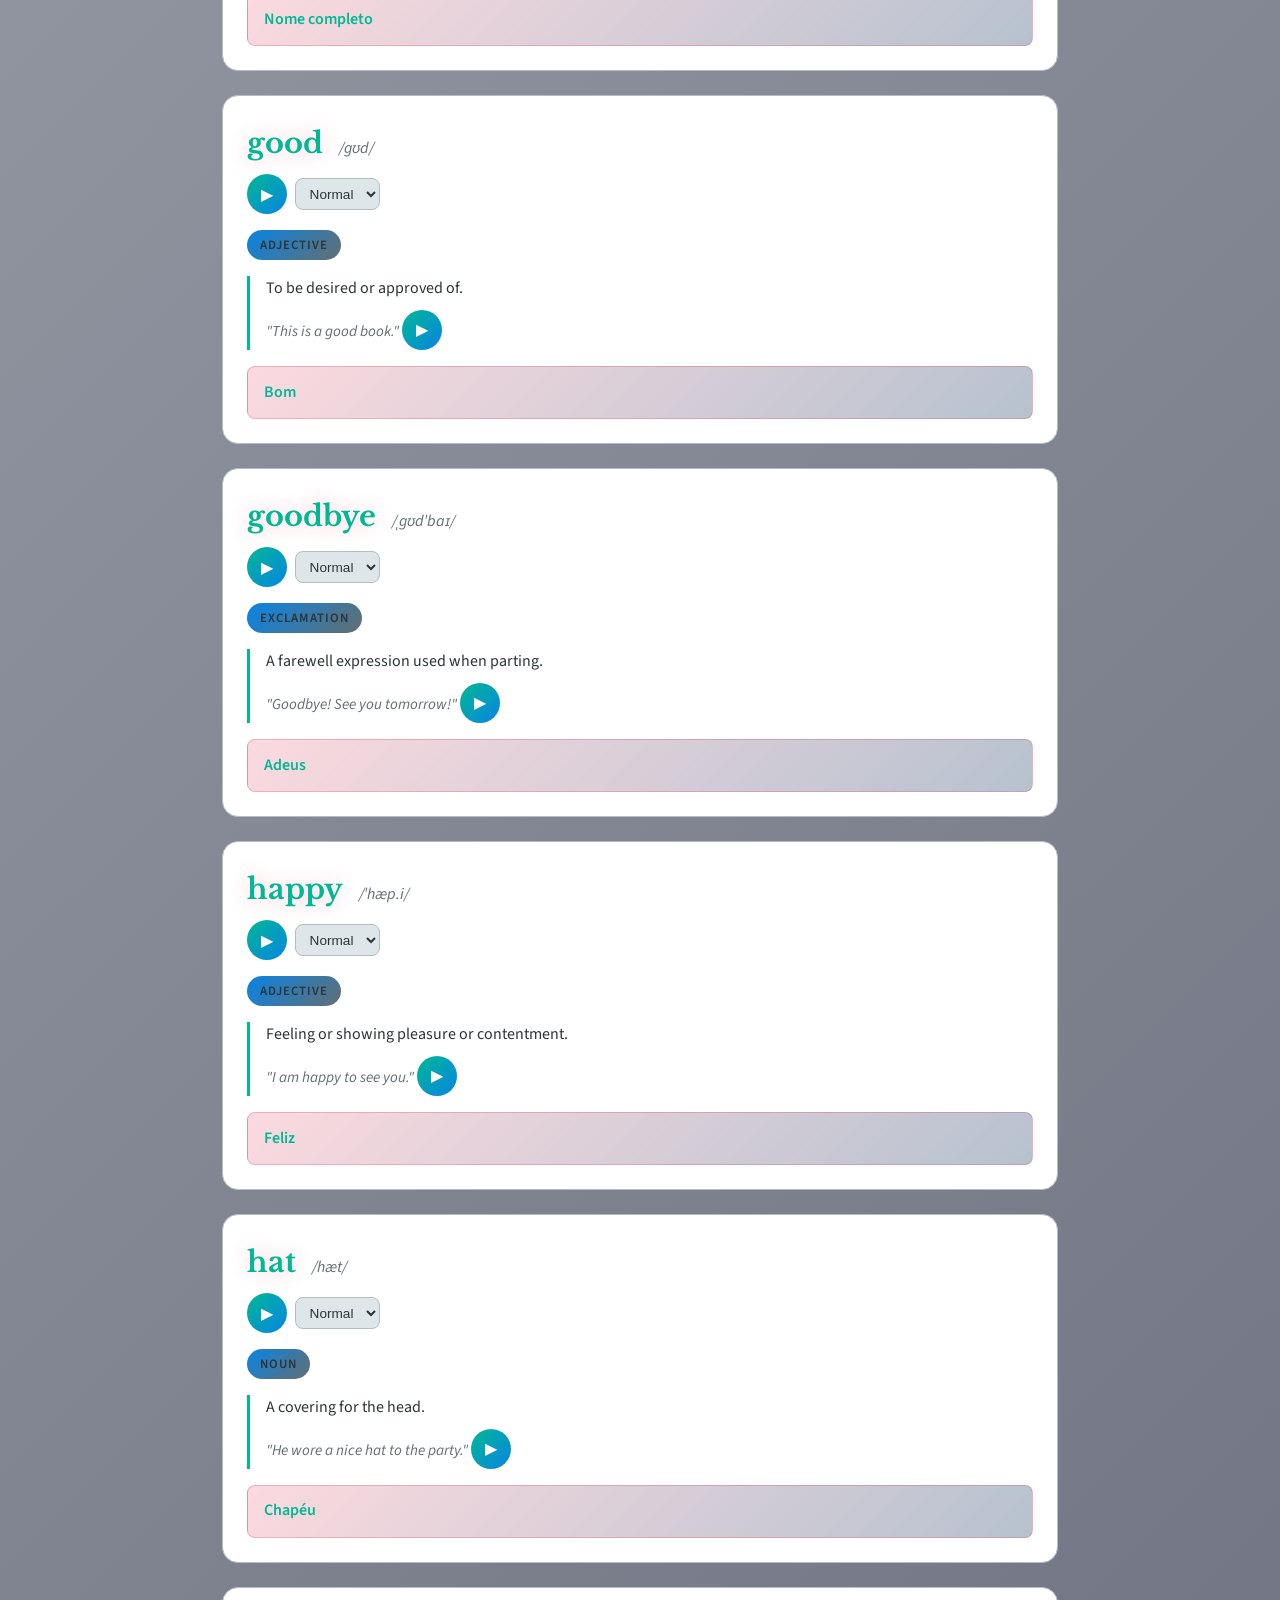
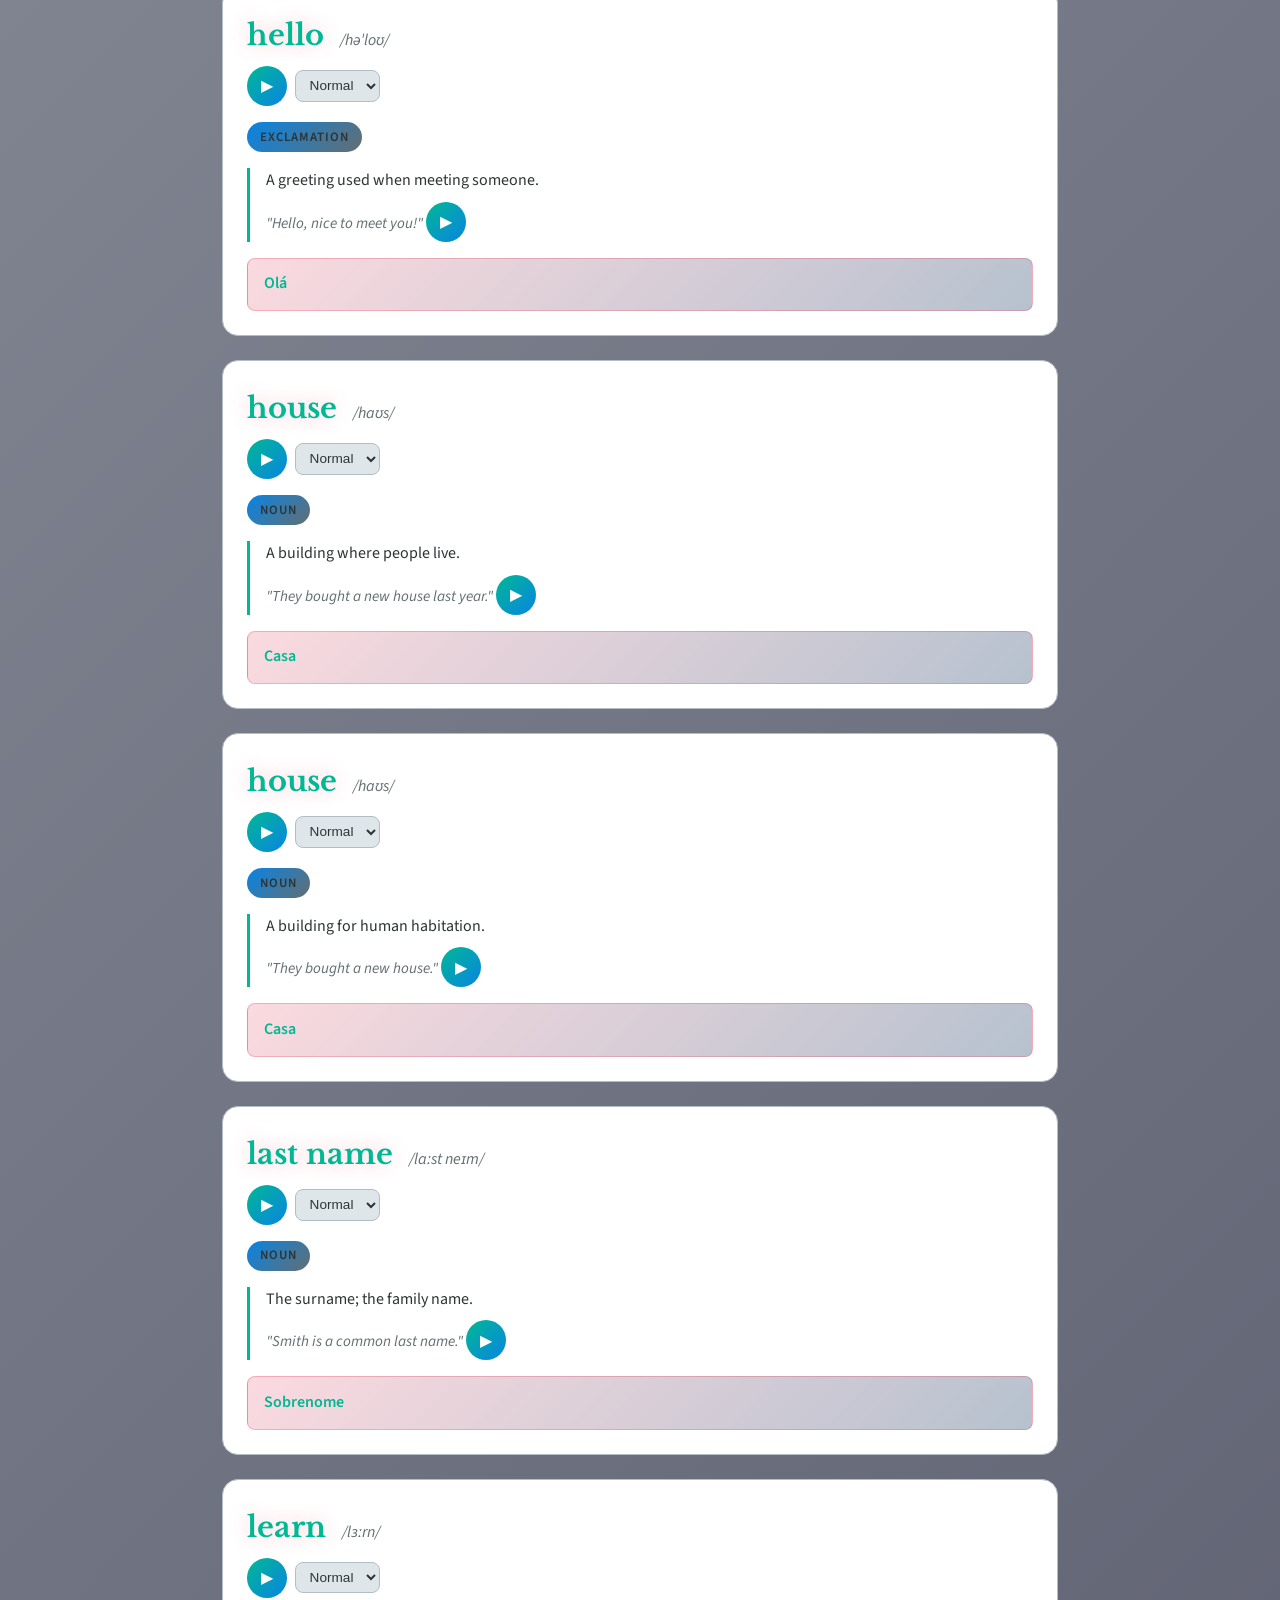
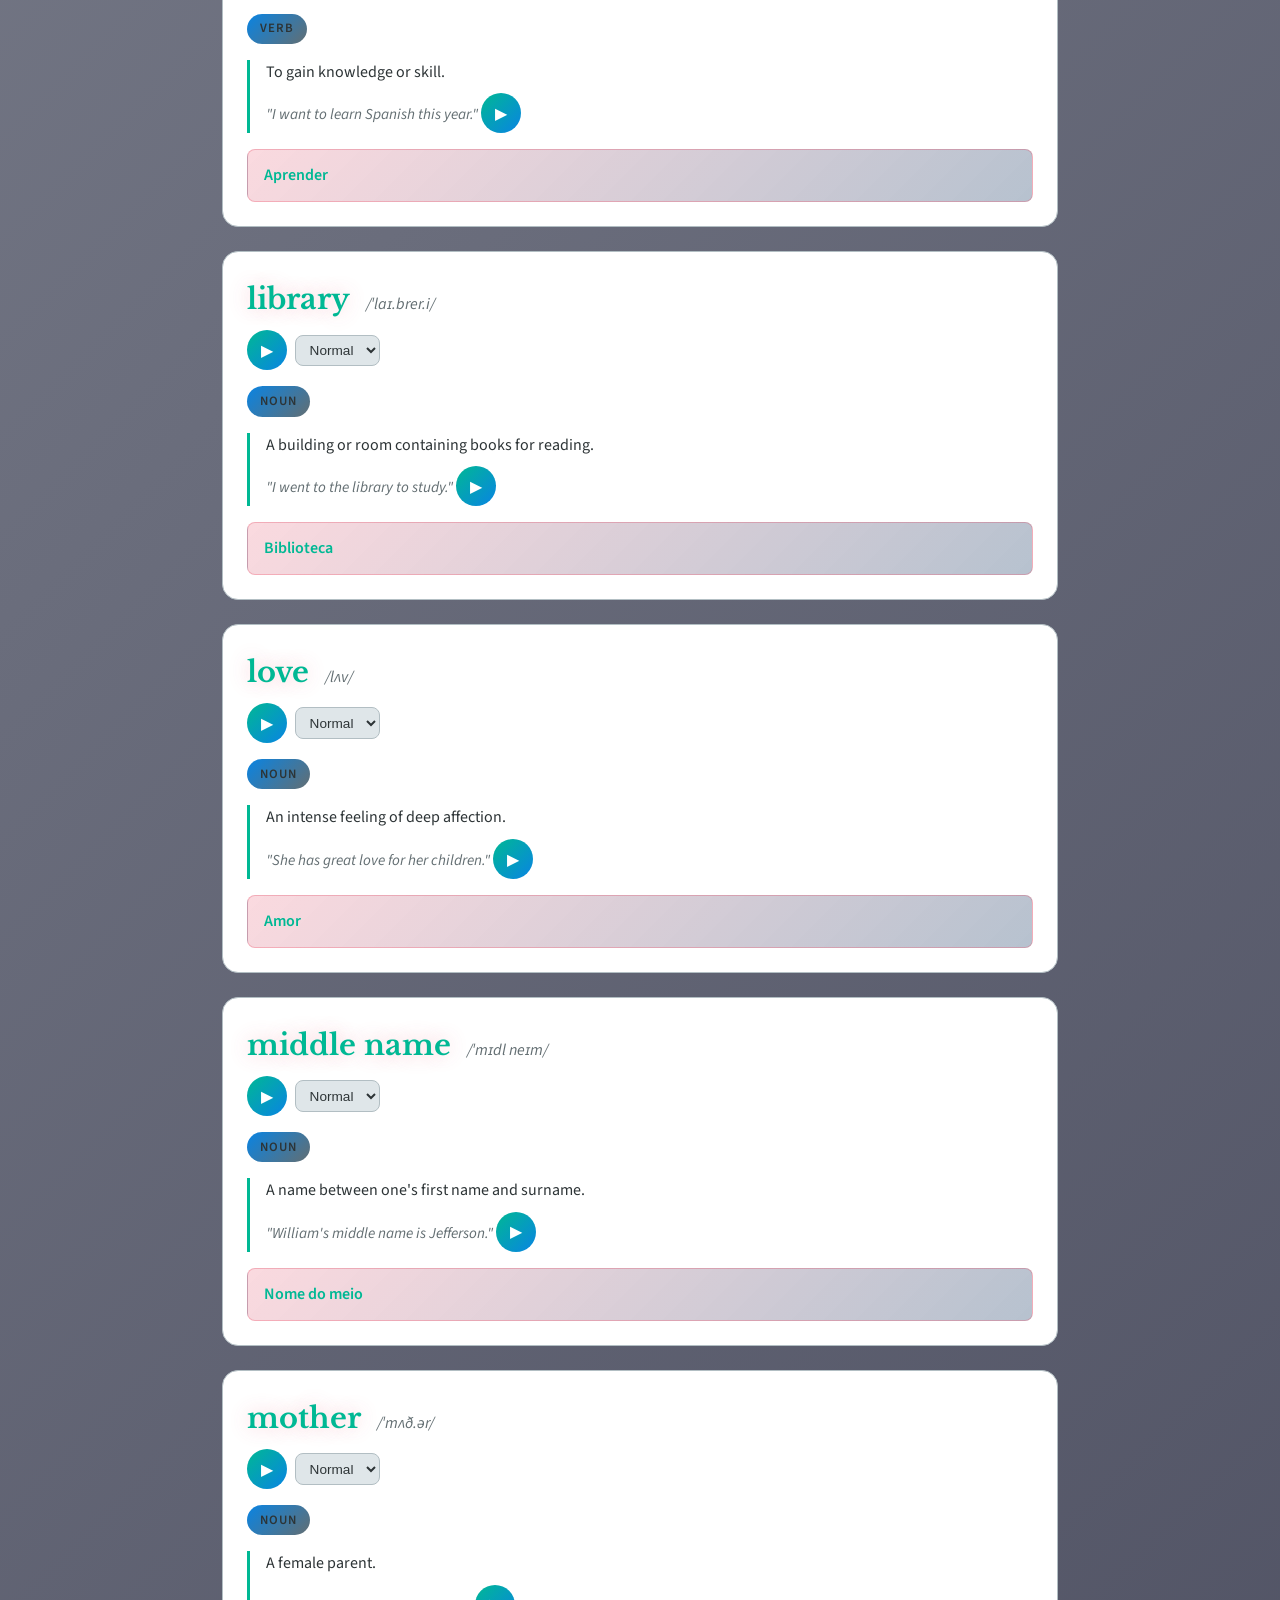
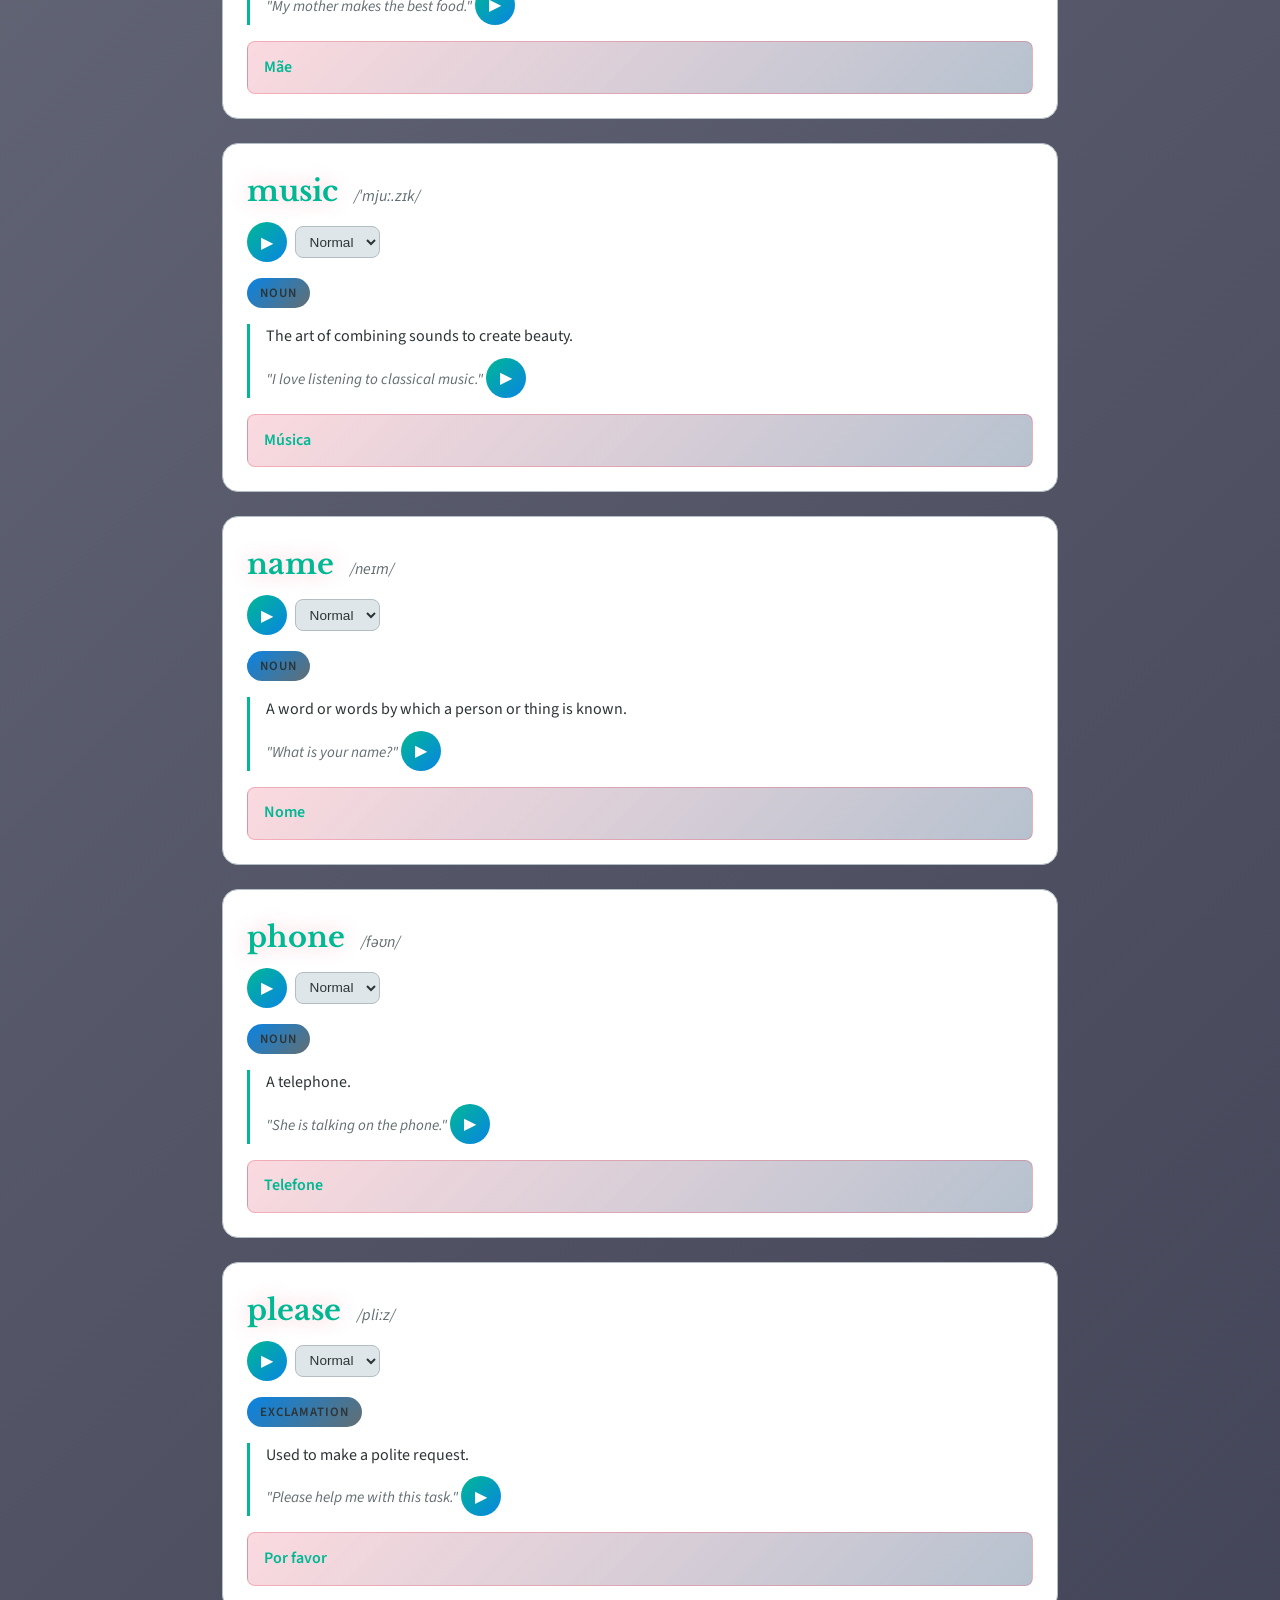
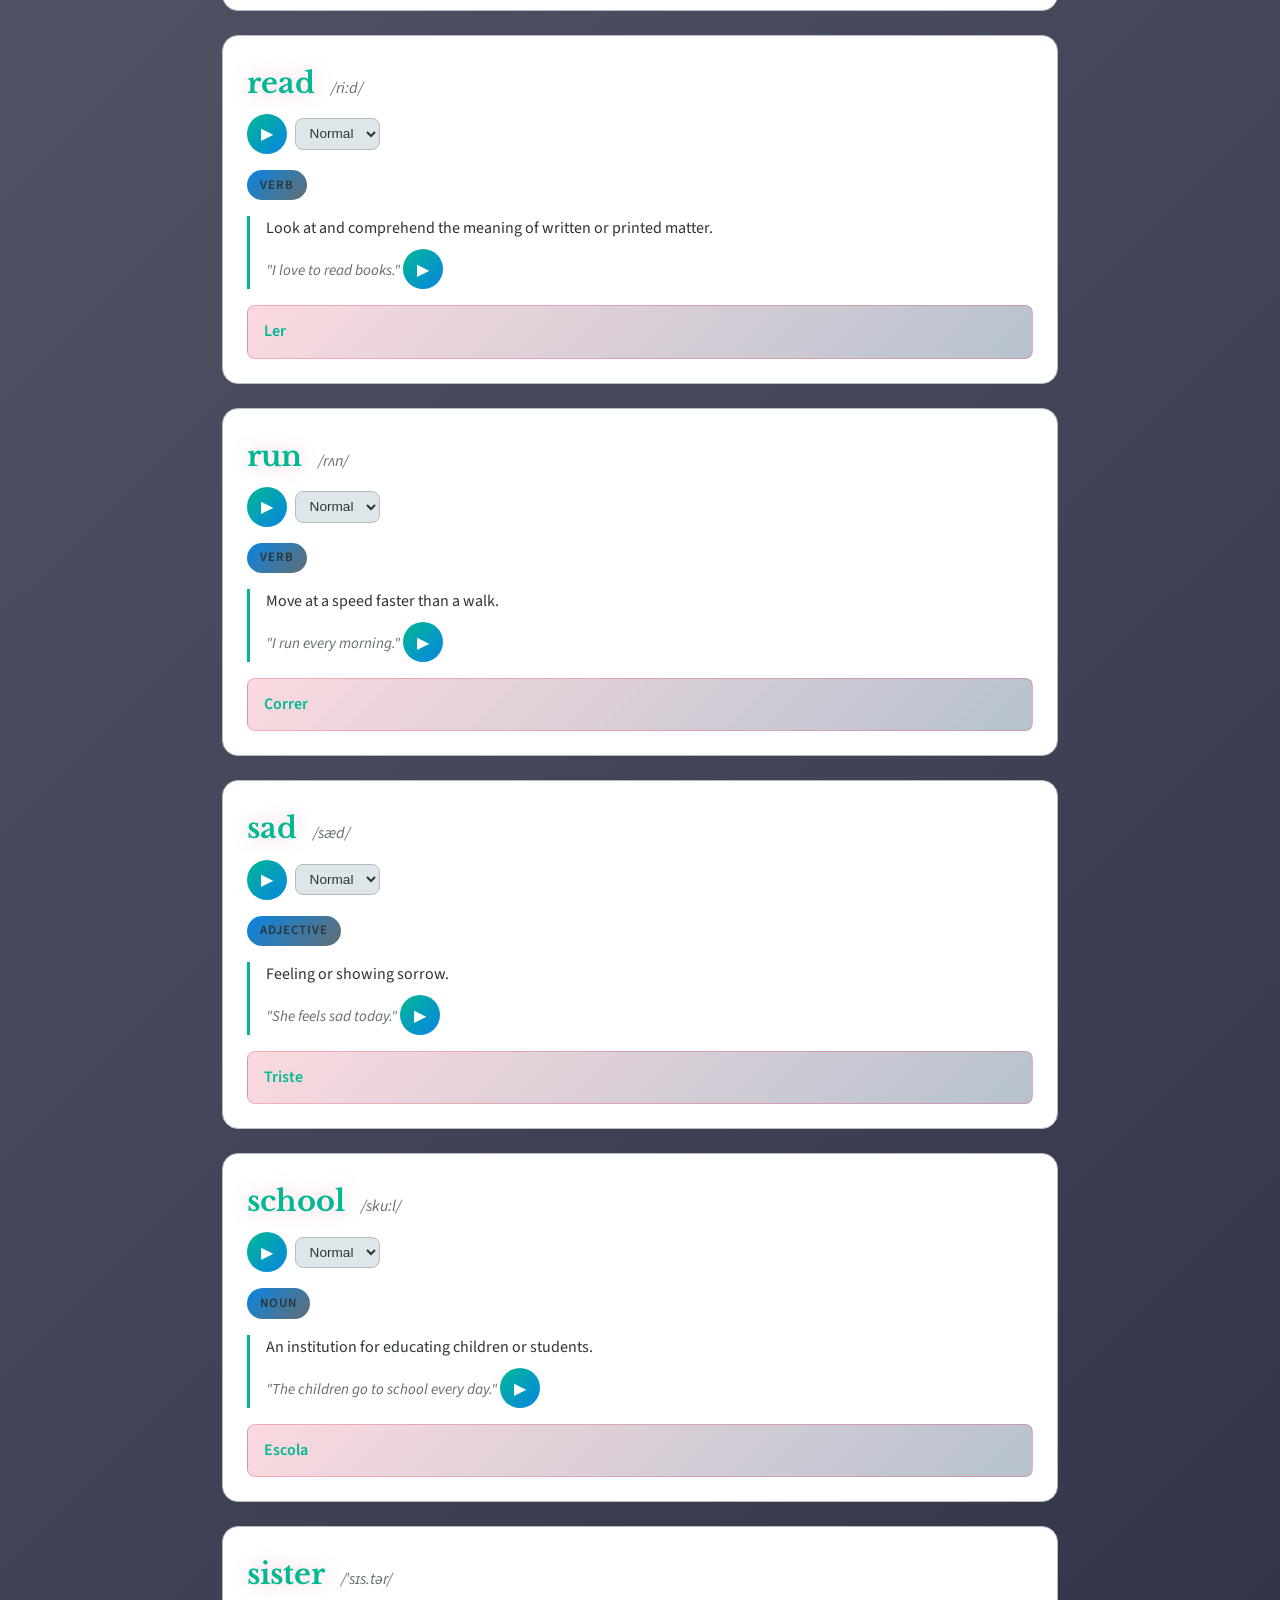
==== commit 59d1dabc: "teste fibal" ====
--- a/index.html
+++ b/index.html
@@ -14,11 +14,23 @@
         <div class="logo">English<span>Dictionary</span></div>
     </header>
 
-<nav>
+    <nav>
         <a href="index.html">Home</a>
         <a href="dictionary.html">Dictionary</a>
         <a href="add.html">Add Word</a>
     </nav>
+
+    <div id="loginSection" class="login-container">
+        <h3>Login</h3>
+        <input type="text" id="username" placeholder="Username" class="login-input">
+        <input type="password" id="password" placeholder="Password" class="login-input">
+        <button id="loginBtn" class="btn">Login</button>
+    </div>
+
+    <div id="userInfo" class="user-info" style="display: none;">
+        <span>Welcome, <span class="username"></span>!</span>
+        <button id="logoutBtn" class="btn clear-all-btn">Logout</button>
+    </div>
 
     <div class="search-container">
         <div class="search-box">
--- a/style.css
+++ b/style.css
@@ -1,14 +1,14 @@
 :root {
-    --primary: #1a1a2e;
-    --primary-light: #16213e;
-    --secondary: #0f3460;
-    --accent: #e94560;
-    --accent-hover: #ff6b6b;
-    --bg-dark: #0d0d1a;
-    --bg-card: #1a1a2e;
-    --text-light: #eaeaea;
-    --text-muted: #a0a0a0;
-    --border: #2a2a4a;
+    --primary: #2d3436;
+    --primary-light: #636e72;
+    --secondary: #0984e3;
+    --accent: #00b894;
+    --accent-hover: #00cec9;
+    --bg-dark: #dfe6e9;
+    --bg-card: #ffffff;
+    --text-light: #2d3436;
+    --text-muted: #636e72;
+    --border: #b2bec3;
 }
 
 * {
@@ -395,9 +395,69 @@
     margin-top: 0.5rem;
 }
 
-#addWordForm button[type="submit"]:hover {
-    transform: translateY(-2px);
-    box-shadow: 0 4px 20px rgba(233, 69, 96, 0.5);
+.btn:hover {
+    background: var(--accent);
+}
+
+mark {
+    background: yellow;
+    color: black;
+    padding: 0 2px;
+    border-radius: 2px;
+}
+
+.clear-all-btn {
+    background: #dc3545;
+    color: white;
+    border: none;
+    padding: 0.6rem 1.2rem;
+    border-radius: 6px;
+    cursor: pointer;
+    font-size: 0.9rem;
+    transition: background 0.3s ease;
+}
+
+.clear-all-btn:hover {
+    background: #c82333;
+}
+
+.login-container {
+    max-width: 300px;
+    margin: 2rem auto;
+    padding: 1.5rem;
+    background: var(--bg-card);
+    border-radius: 8px;
+    box-shadow: 0 2px 10px rgba(0,0,0,0.1);
+}
+
+.login-container h3 {
+    margin-bottom: 1rem;
+    color: var(--text-light);
+}
+
+.login-input {
+    width: 100%;
+    padding: 0.6rem;
+    margin-bottom: 0.8rem;
+    border: 1px solid var(--border);
+    border-radius: 4px;
+    background: var(--bg-dark);
+    color: var(--text-light);
+}
+
+.user-info {
+    text-align: center;
+    padding: 1rem;
+    background: var(--bg-card);
+    margin: 1rem auto;
+    max-width: 300px;
+    border-radius: 8px;
+    color: var(--text-light);
+}
+
+.user-info .username {
+    font-weight: bold;
+    color: var(--accent);
 }
 
 @media (max-width: 600px) {
@@ -420,4 +480,40 @@
         gap: 0.5rem;
         justify-content: center;
     }
+}
+
+.delete-btn {
+    background: none;
+    border: none;
+    color: var(--accent);
+    font-size: 1.2rem;
+    cursor: pointer;
+    margin-left: 0.5rem;
+    transition: color 0.3s ease;
+}
+
+.delete-btn:hover {
+    color: var(--accent-hover);
+}
+
+.import-export {
+    display: flex;
+    gap: 1rem;
+    margin-bottom: 1.5rem;
+    justify-content: center;
+}
+
+.btn {
+    background: var(--secondary);
+    color: var(--text-light);
+    border: none;
+    padding: 0.6rem 1.2rem;
+    border-radius: 6px;
+    cursor: pointer;
+    font-size: 0.9rem;
+    transition: background 0.3s ease;
+}
+
+.btn:hover {
+    background: var(--accent);
 }
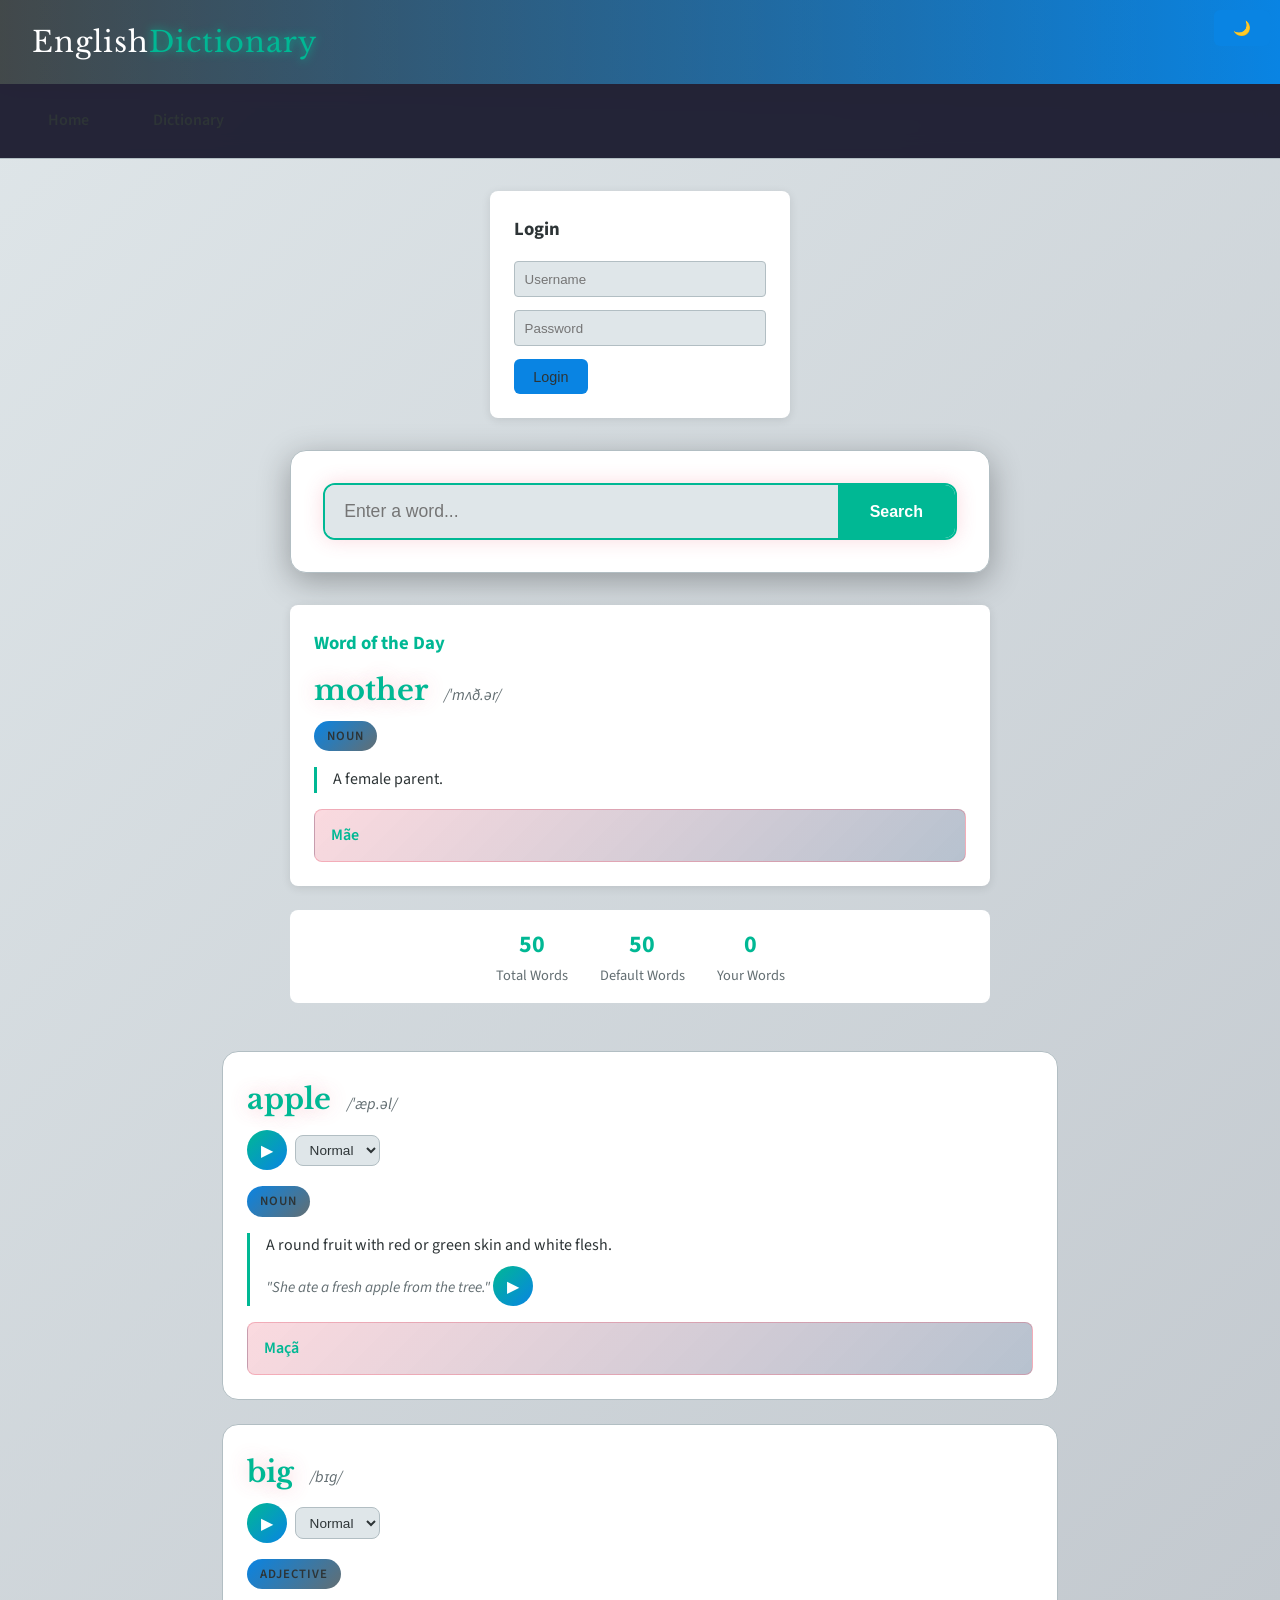
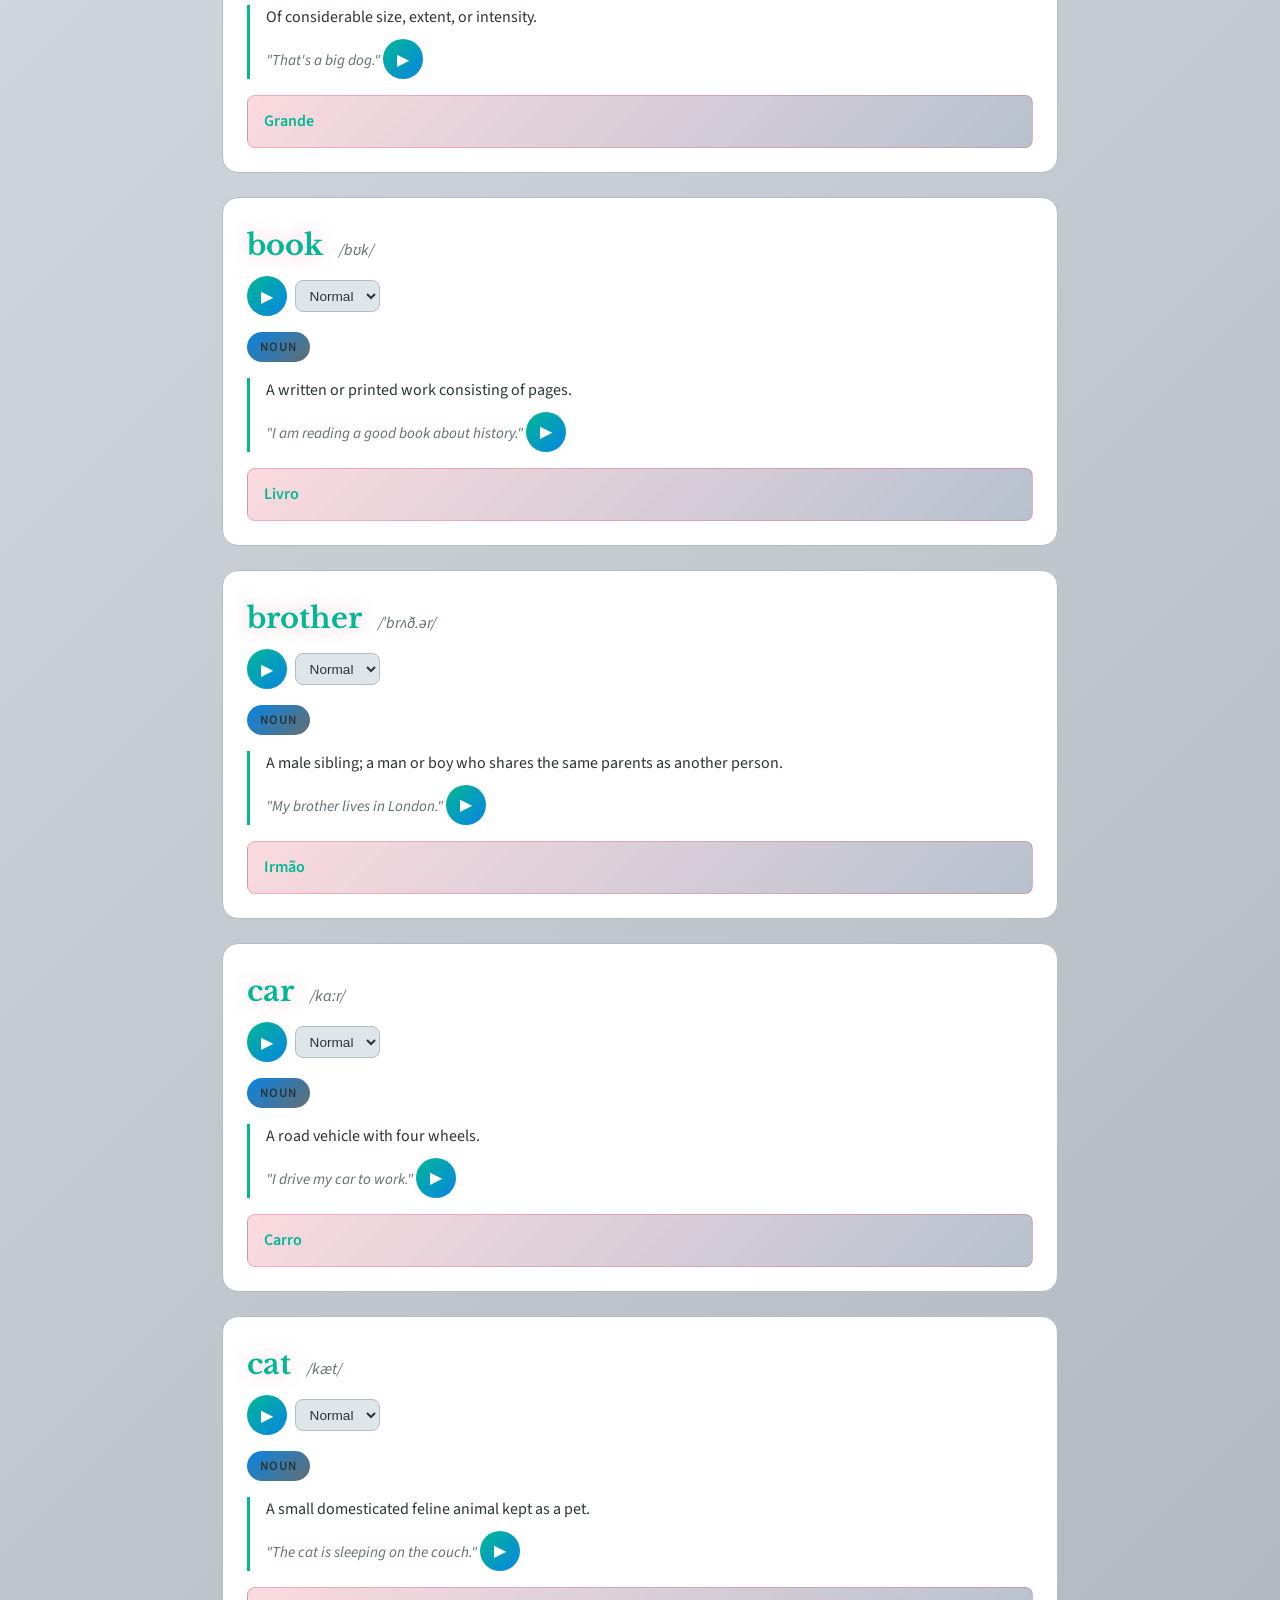
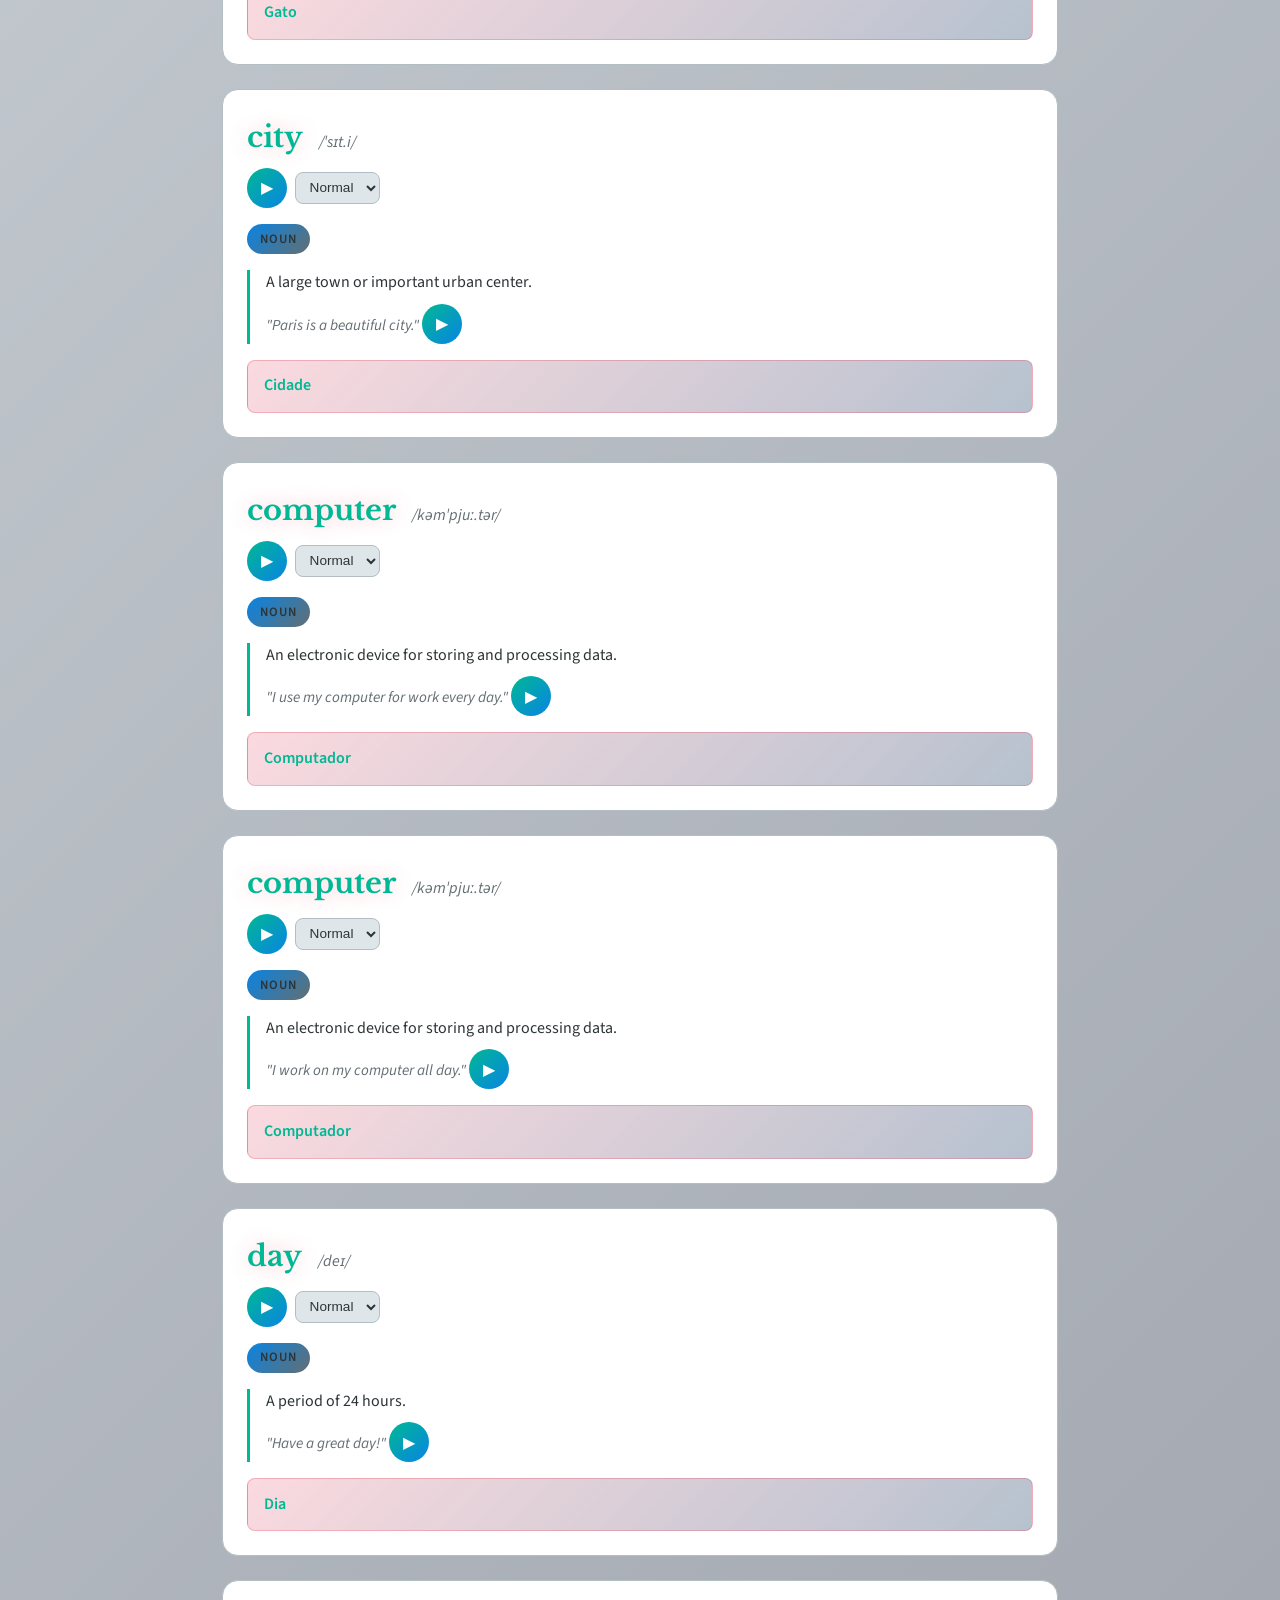
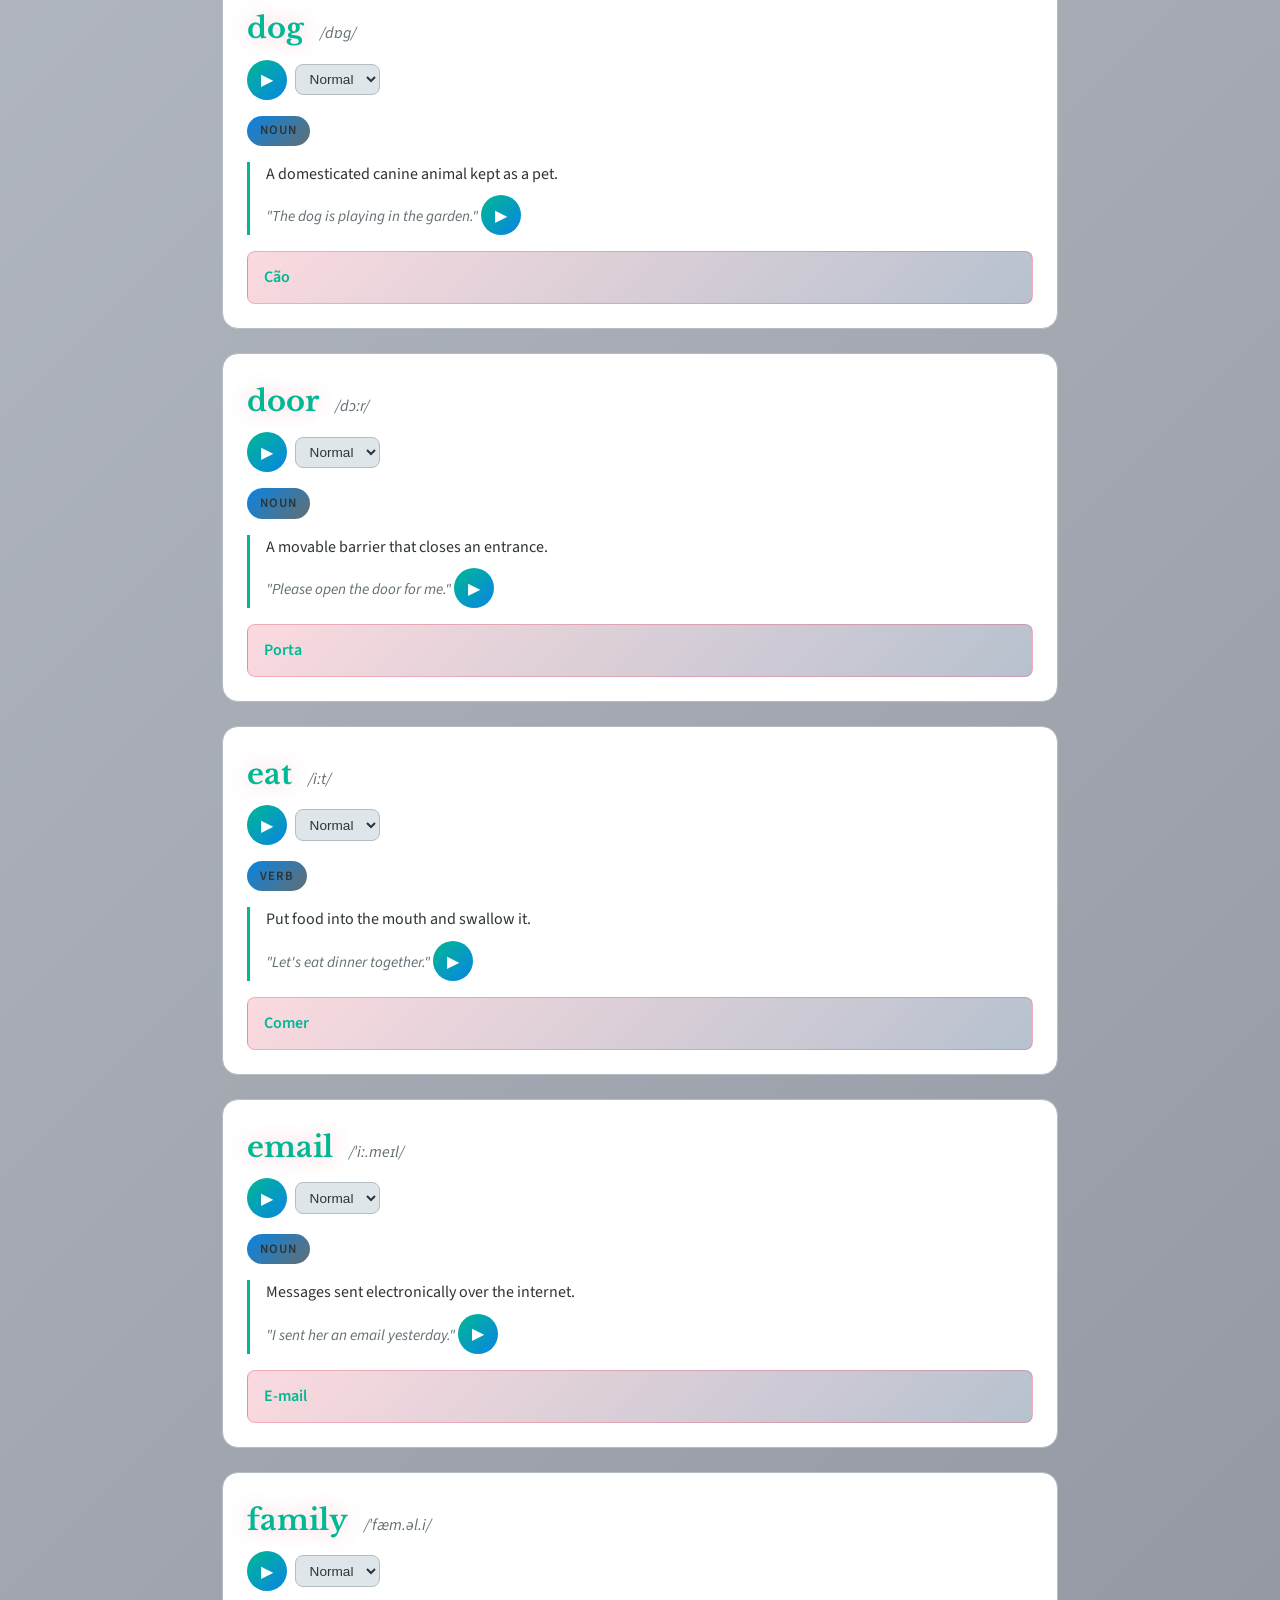
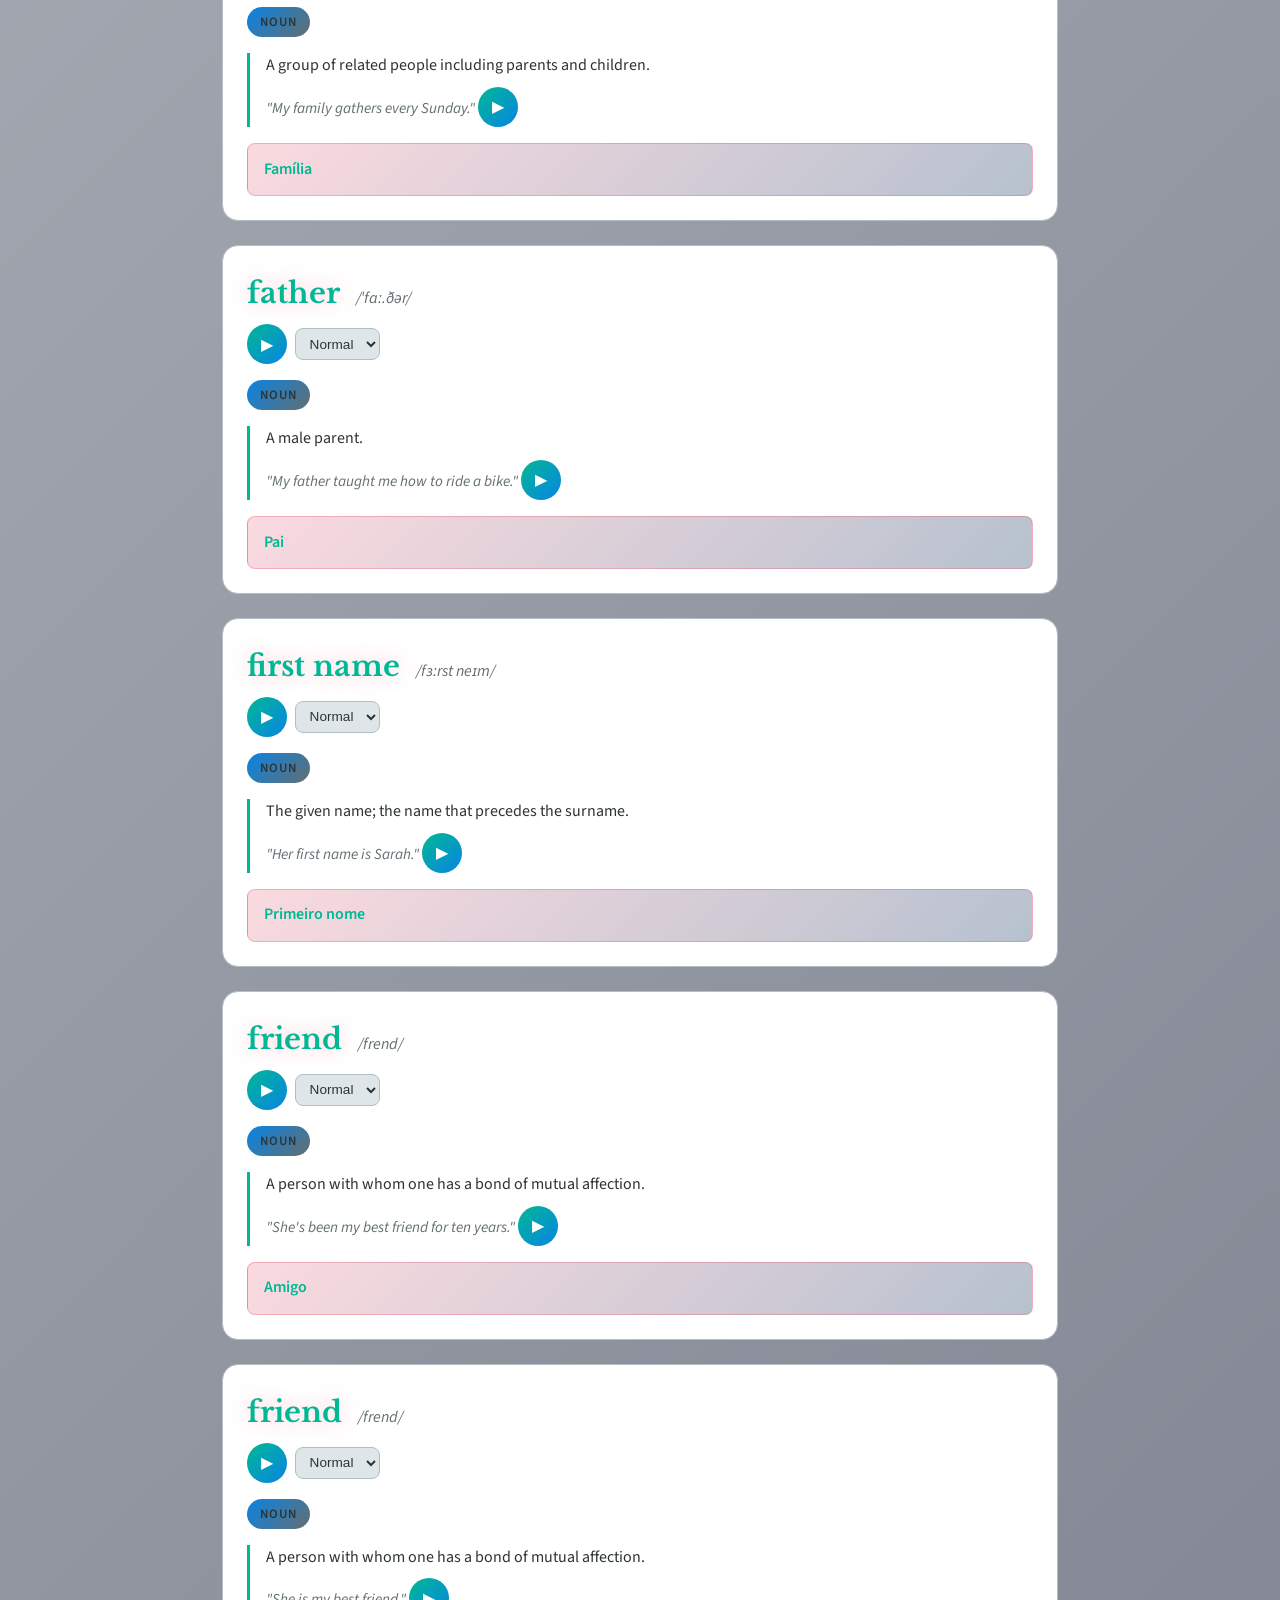
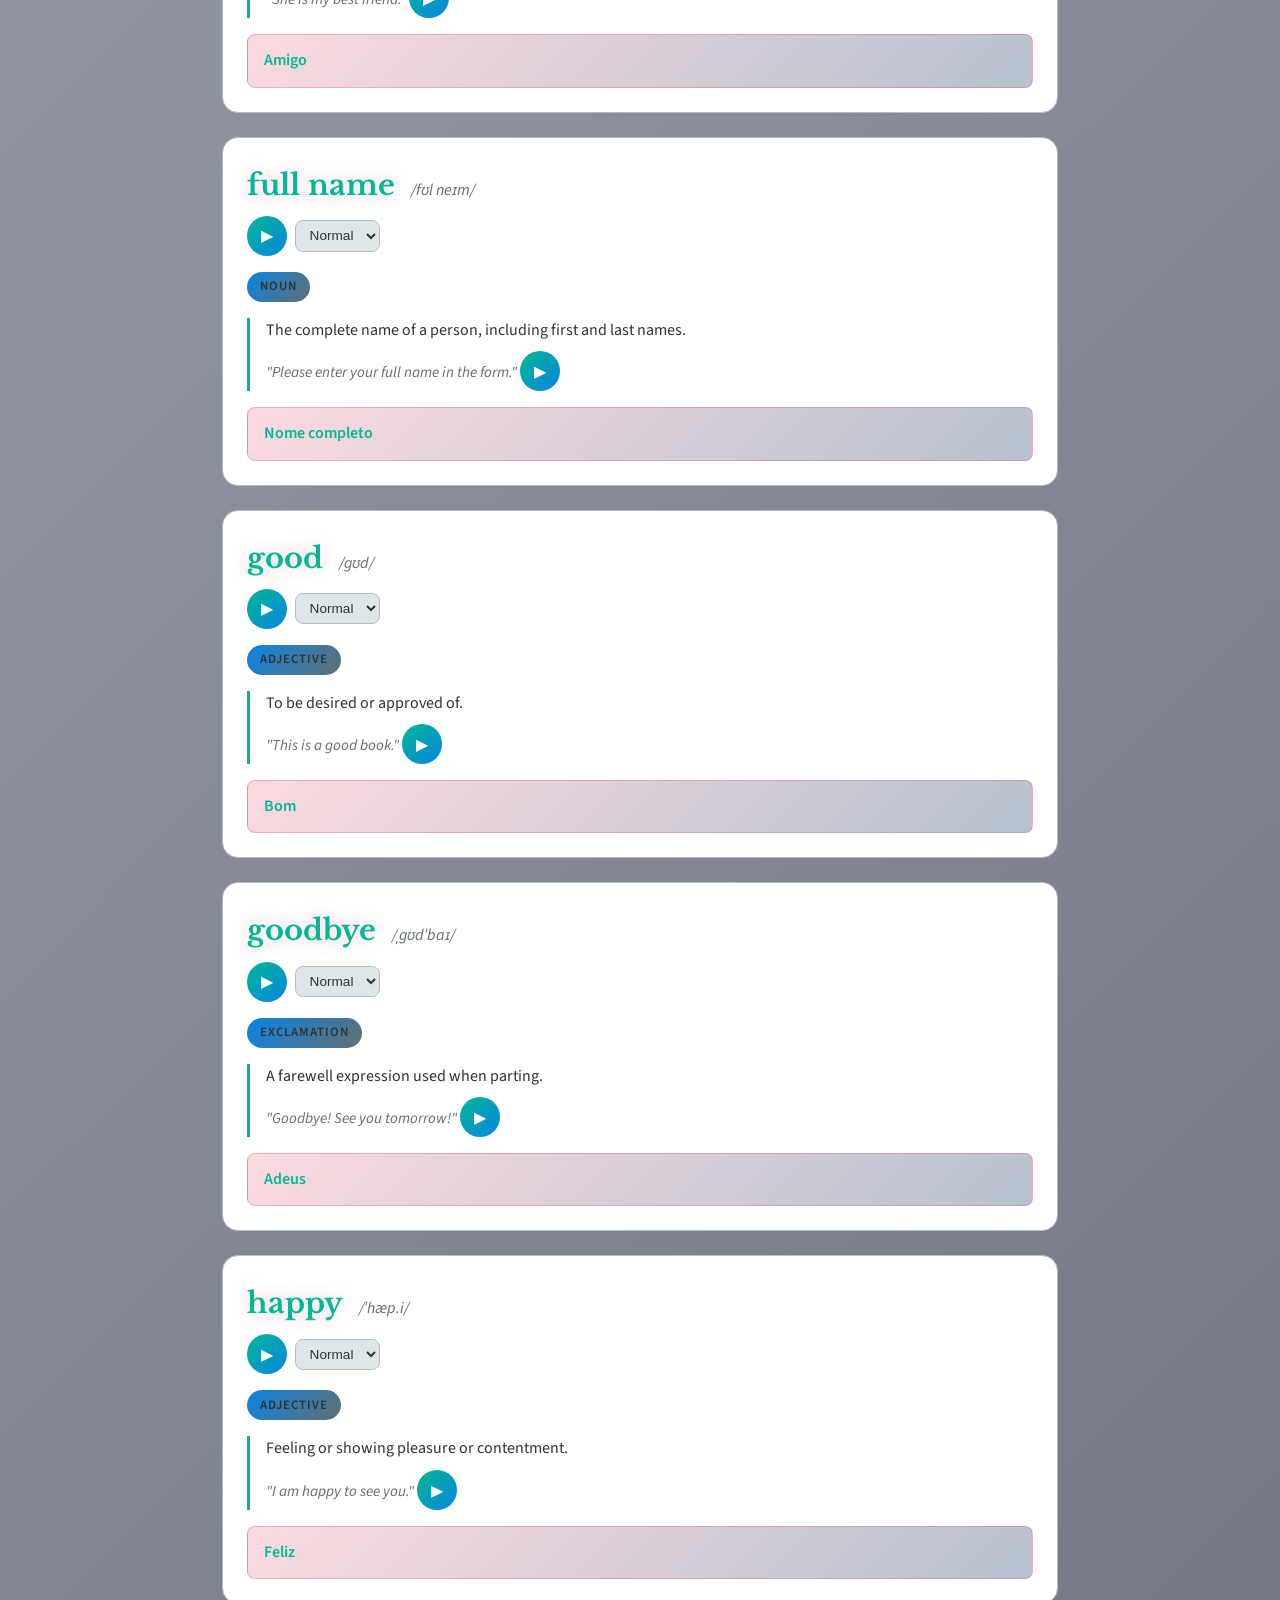
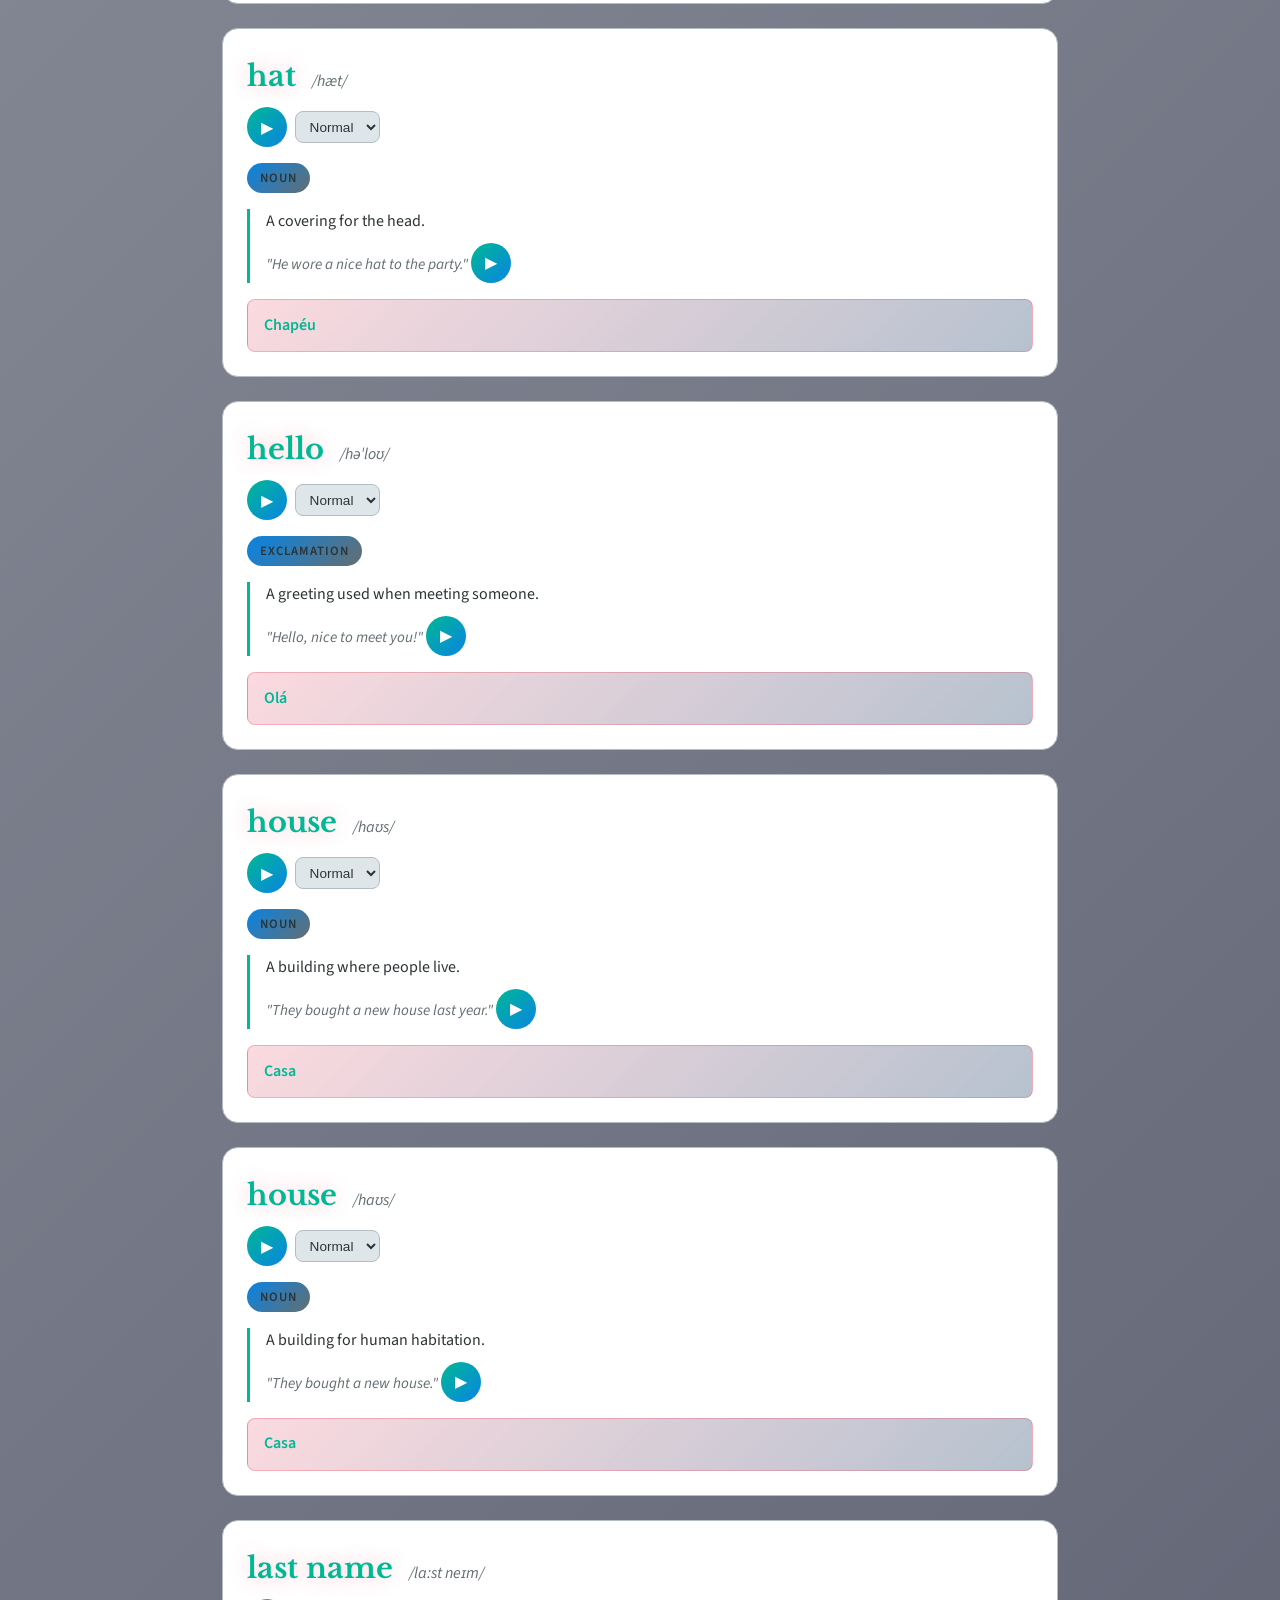
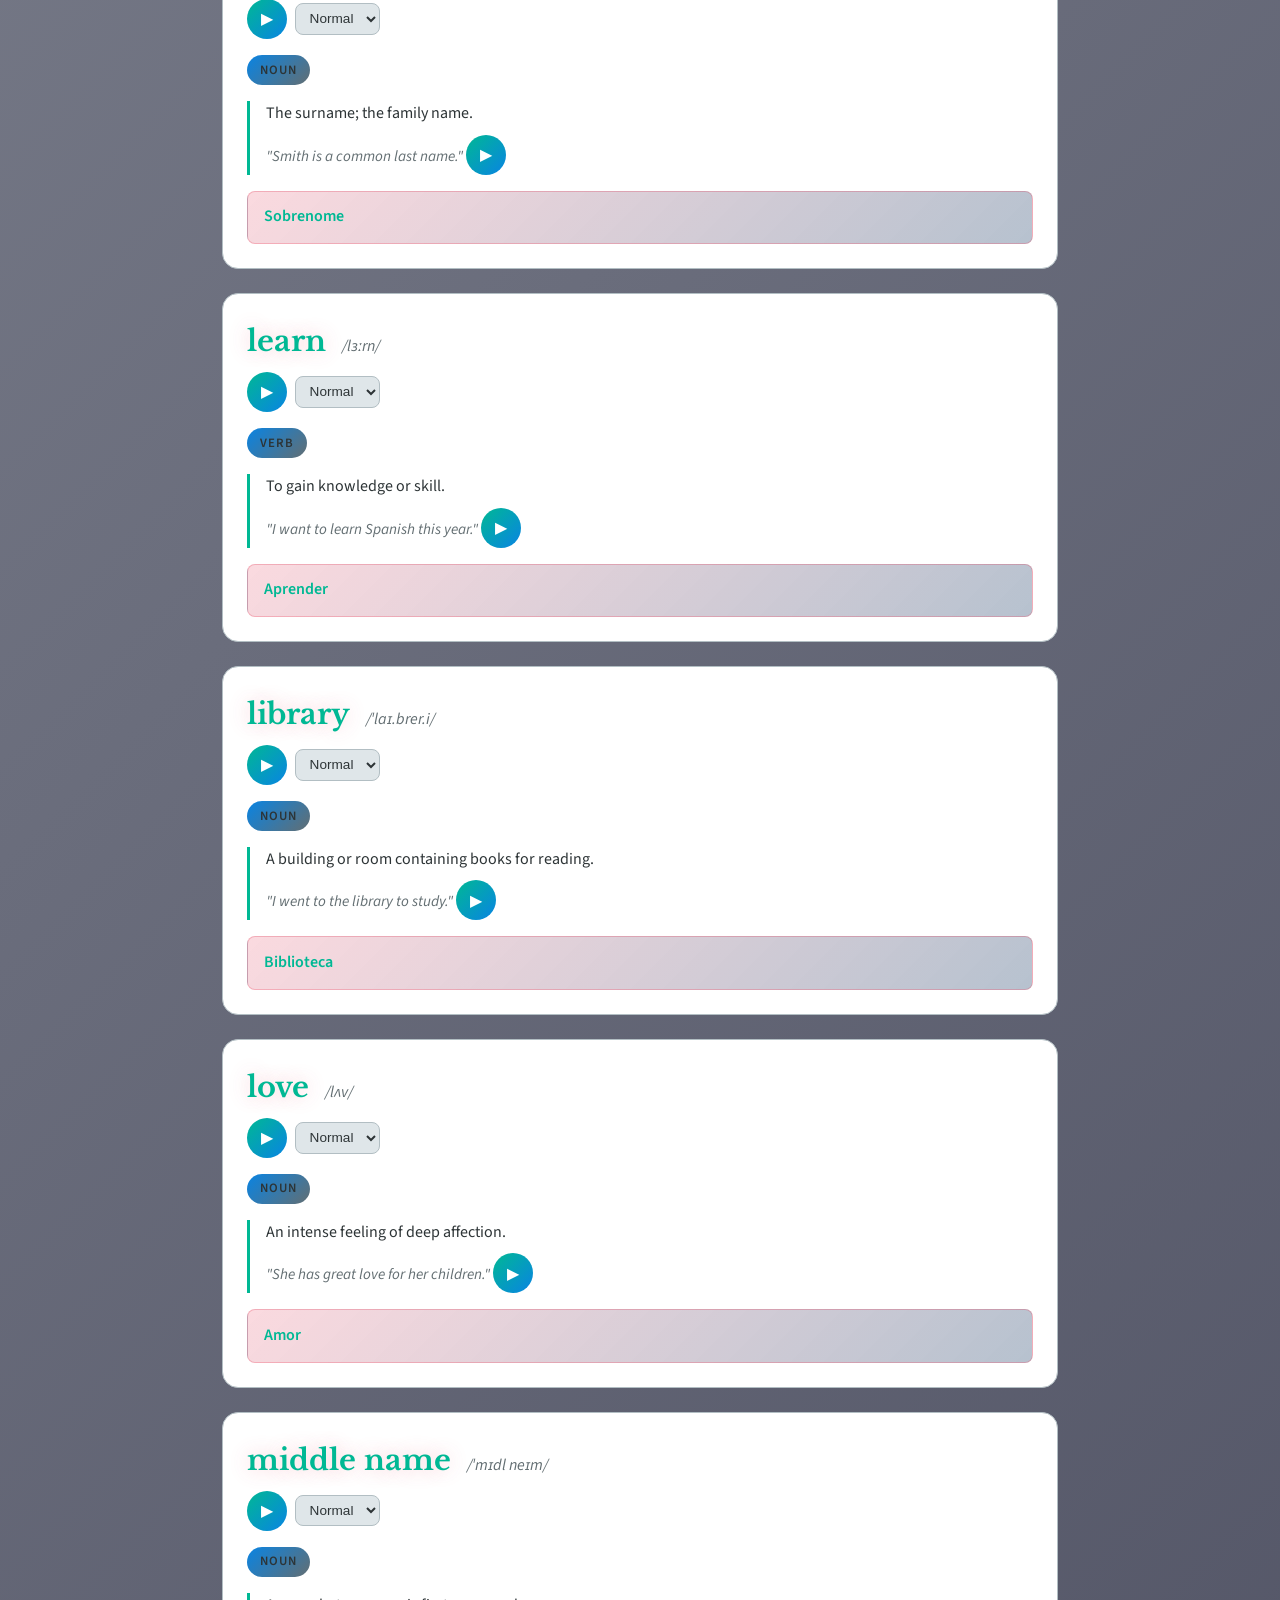
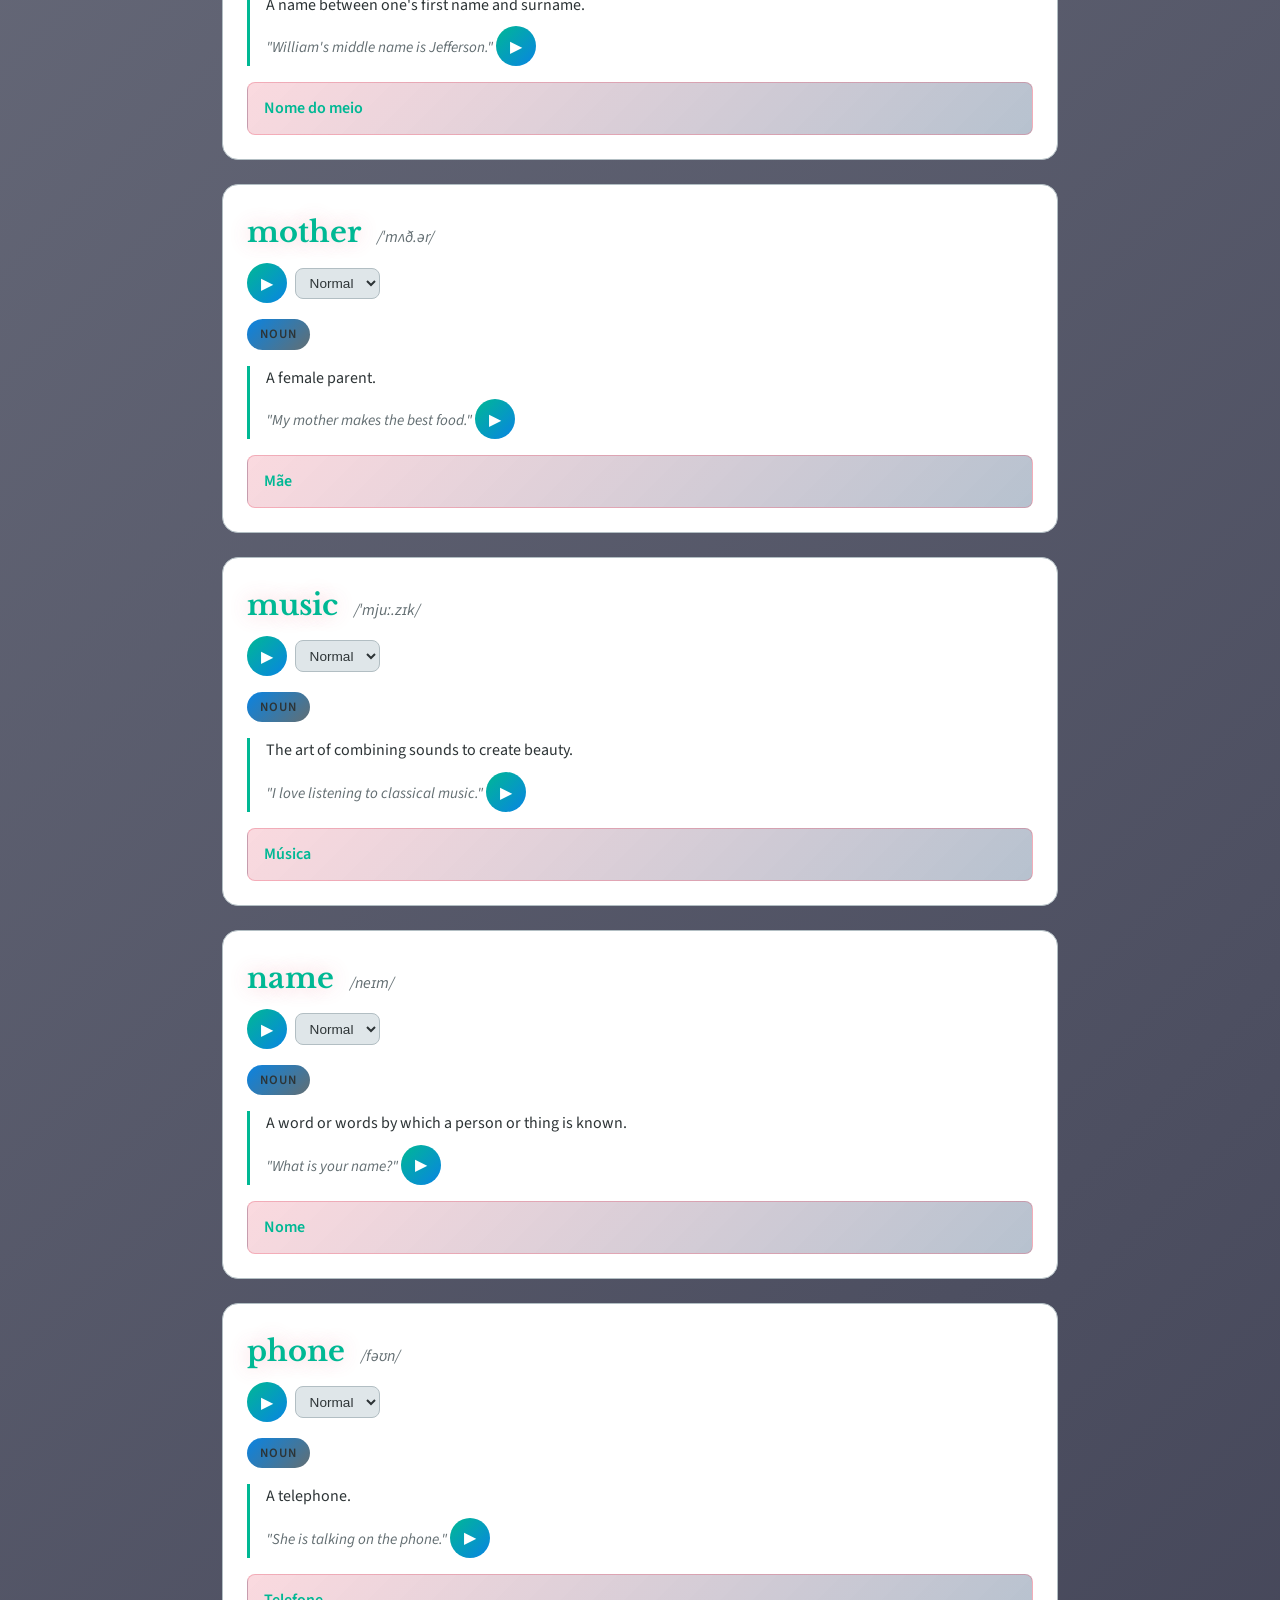
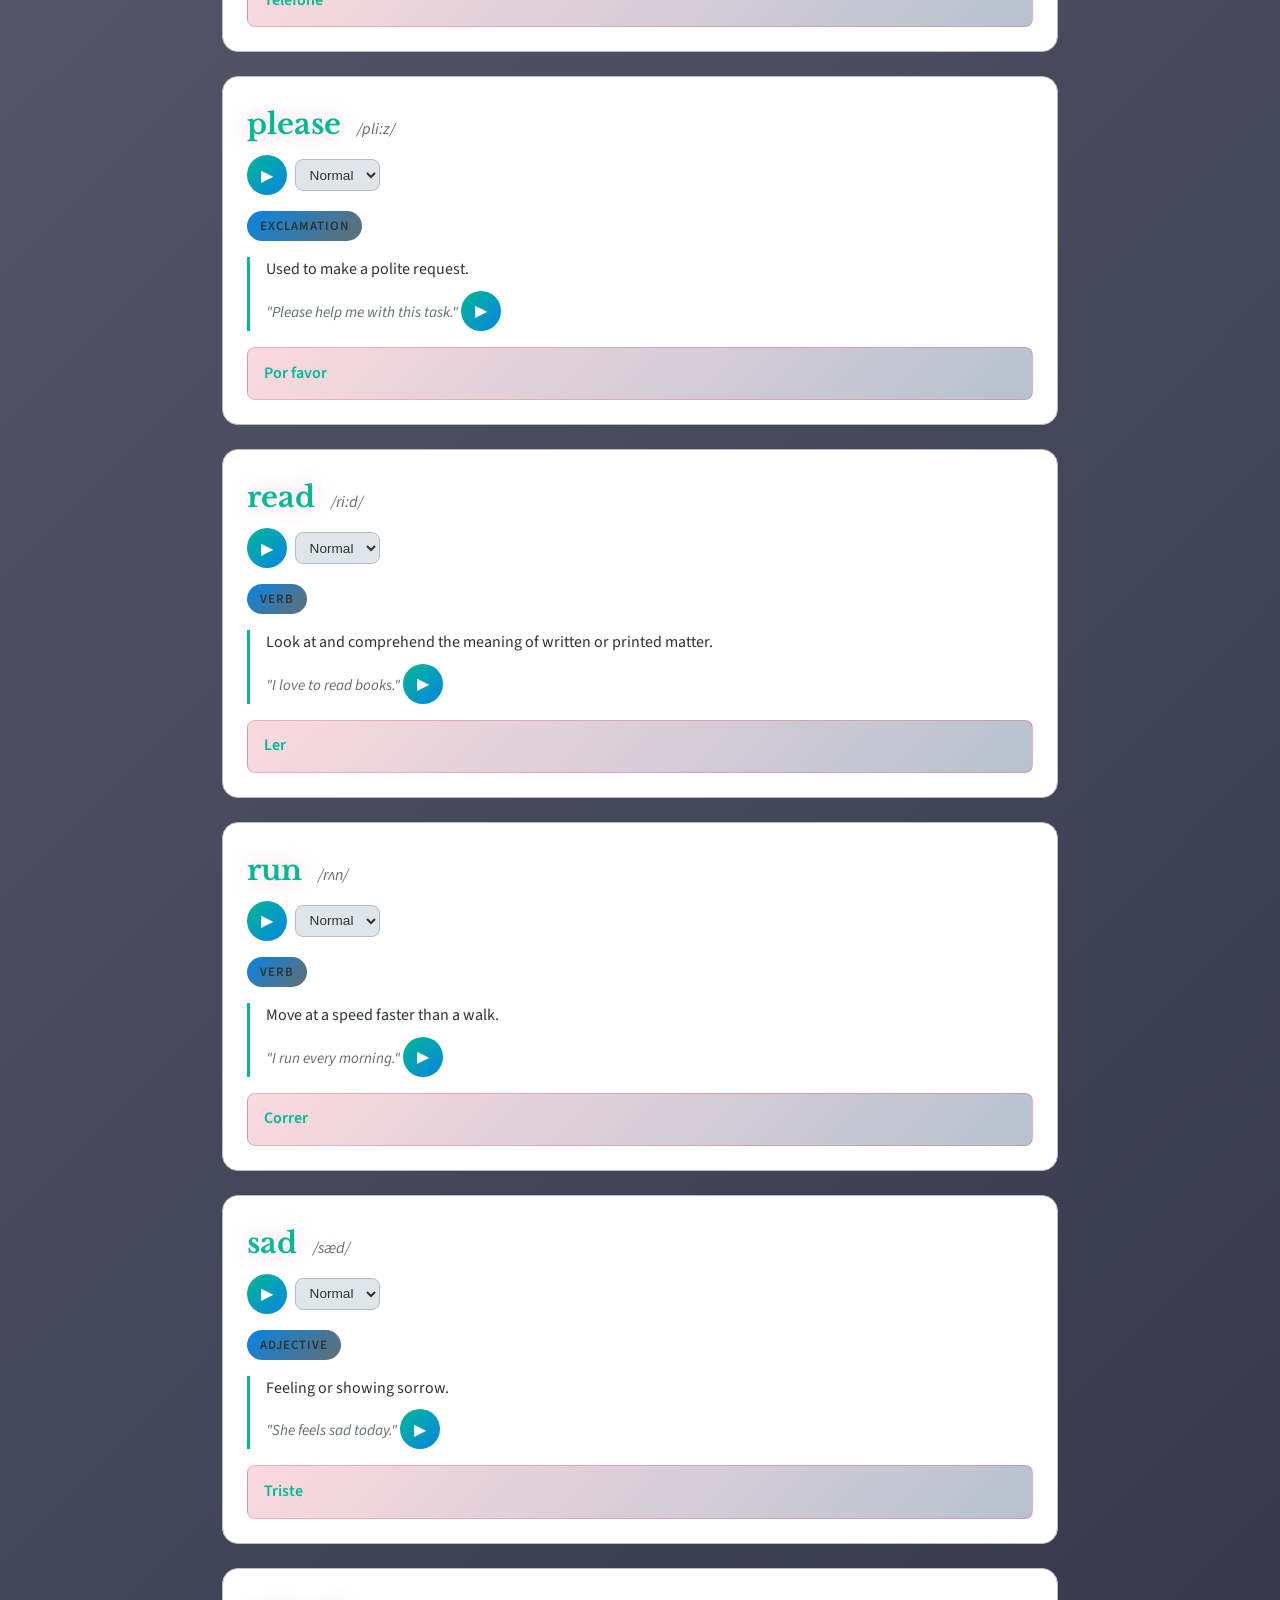
==== commit 3cc03d85: "teste" ====
--- a/index.html
+++ b/index.html
@@ -39,6 +39,12 @@
         </div>
     </div>
 
+    <div class="word-of-day" id="wordOfDay"></div>
+    
+    <div class="stats" id="stats"></div>
+    
+    <button id="themeToggle" class="btn" style="position: fixed; top: 10px; right: 10px;">🌙</button>
+    
     <main id="entries">
     </main>
 
--- a/style.css
+++ b/style.css
@@ -11,6 +11,19 @@
     --border: #b2bec3;
 }
 
+[data-theme="dark"] {
+    --primary: #1a1a2e;
+    --primary-light: #16213e;
+    --secondary: #0f3460;
+    --accent: #e94560;
+    --accent-hover: #ff6b6b;
+    --bg-dark: #0d0d1a;
+    --bg-card: #1a1a2e;
+    --text-light: #eaeaea;
+    --text-muted: #a0a0a0;
+    --border: #2a2a4a;
+}
+
 * {
     margin: 0;
     padding: 0;
@@ -458,6 +471,52 @@
 .user-info .username {
     font-weight: bold;
     color: var(--accent);
+}
+
+.word-of-day {
+    background: var(--bg-card);
+    padding: 1.5rem;
+    margin: 1.5rem auto;
+    max-width: 700px;
+    border-radius: 8px;
+    box-shadow: 0 2px 10px rgba(0,0,0,0.1);
+    color: var(--text-light);
+}
+
+.word-of-day h3 {
+    color: var(--accent);
+    margin-bottom: 0.5rem;
+}
+
+.stats {
+    display: flex;
+    justify-content: center;
+    gap: 2rem;
+    padding: 1rem;
+    background: var(--bg-card);
+    margin: 1rem auto;
+    max-width: 700px;
+    border-radius: 8px;
+    color: var(--text-light);
+}
+
+.stat-item {
+    text-align: center;
+}
+
+.stat-number {
+    font-size: 1.5rem;
+    font-weight: bold;
+    color: var(--accent);
+}
+
+.stat-label {
+    font-size: 0.9rem;
+    color: var(--text-muted);
+}
+
+#themeToggle {
+    z-index: 1000;
 }
 
 @media (max-width: 600px) {
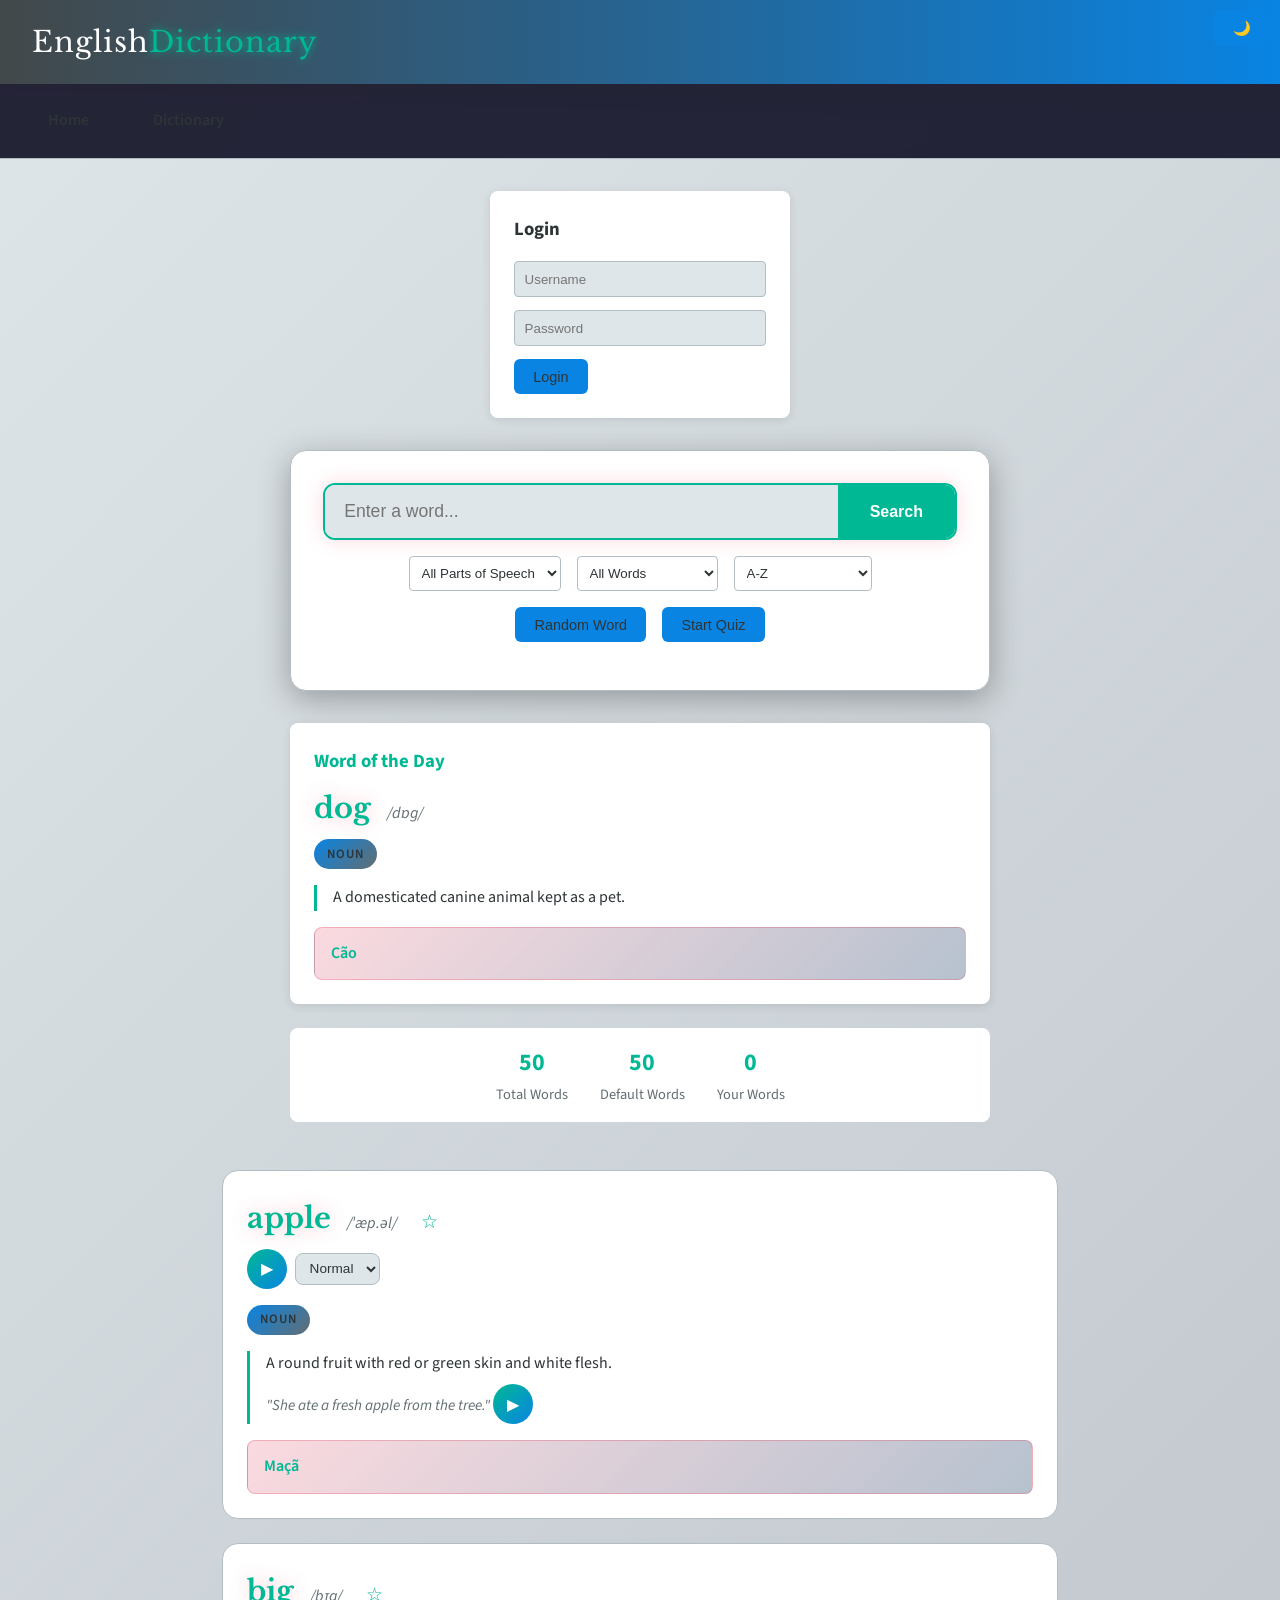
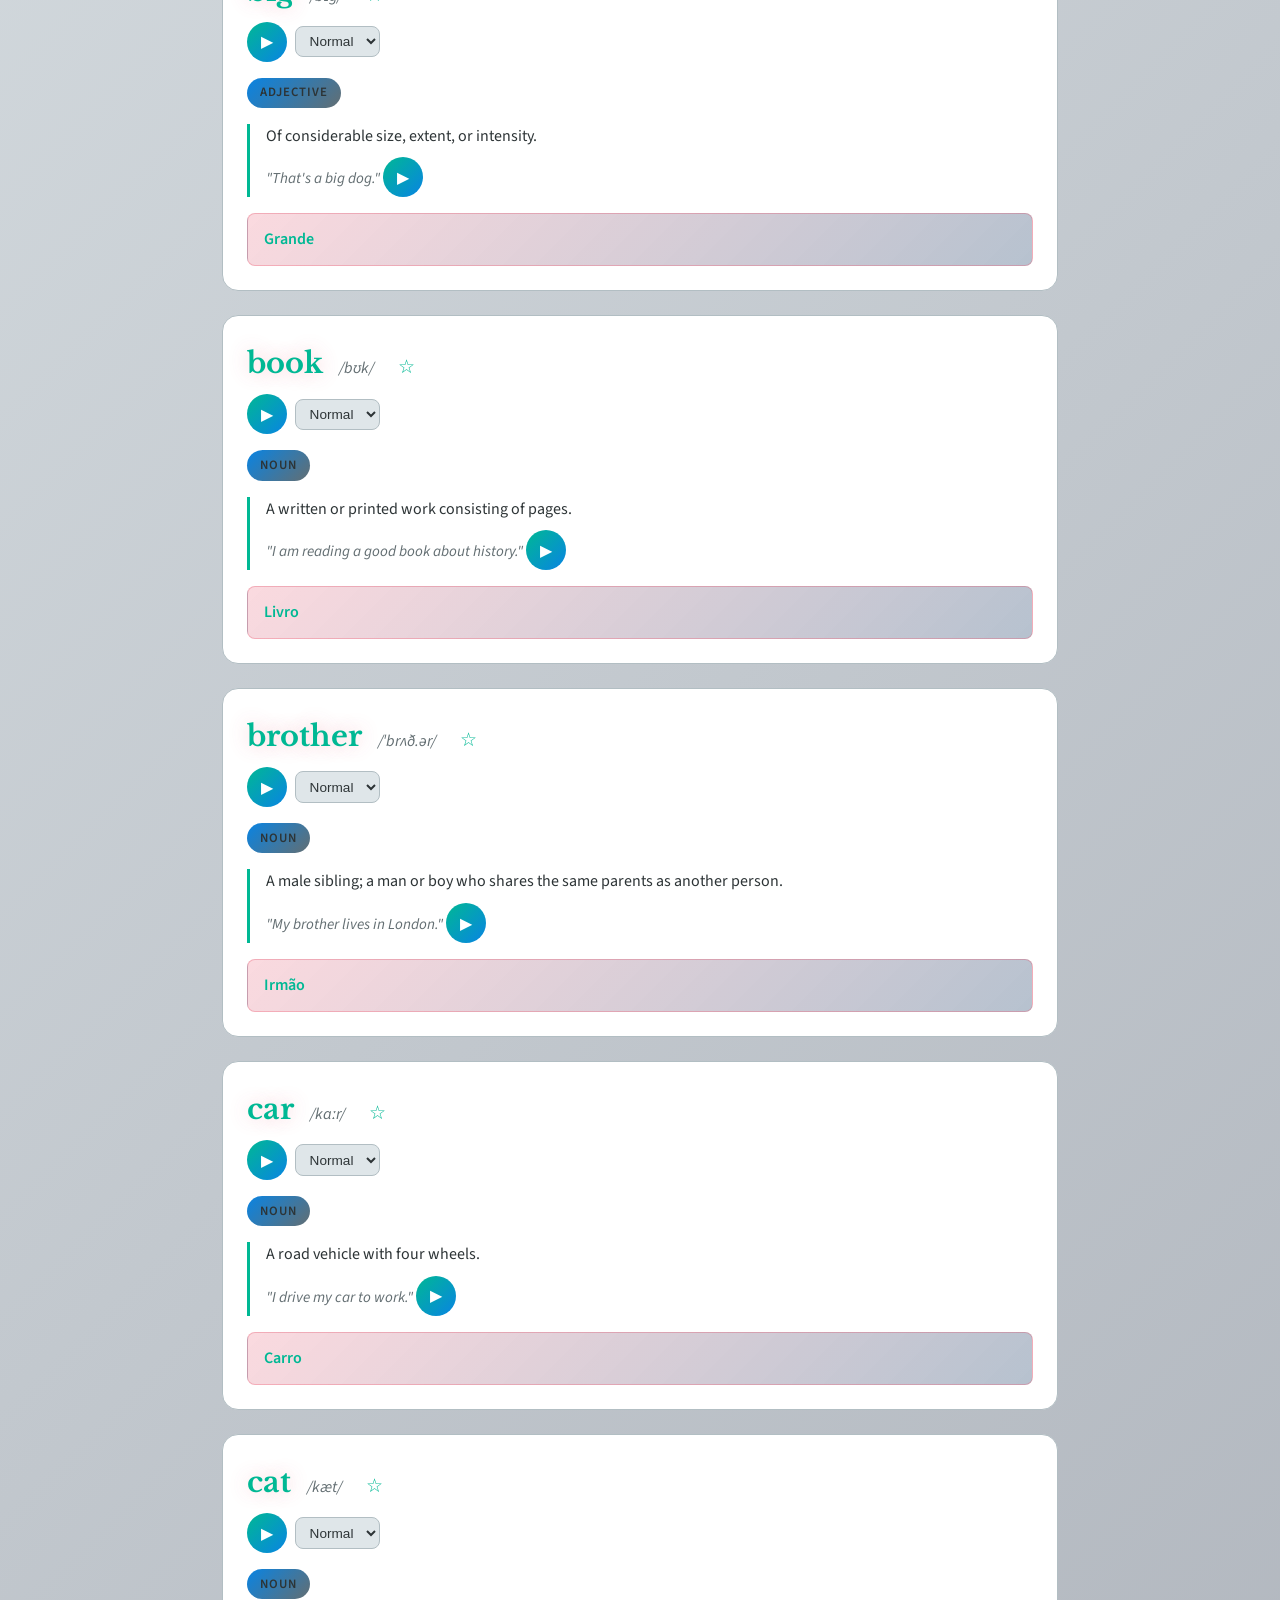
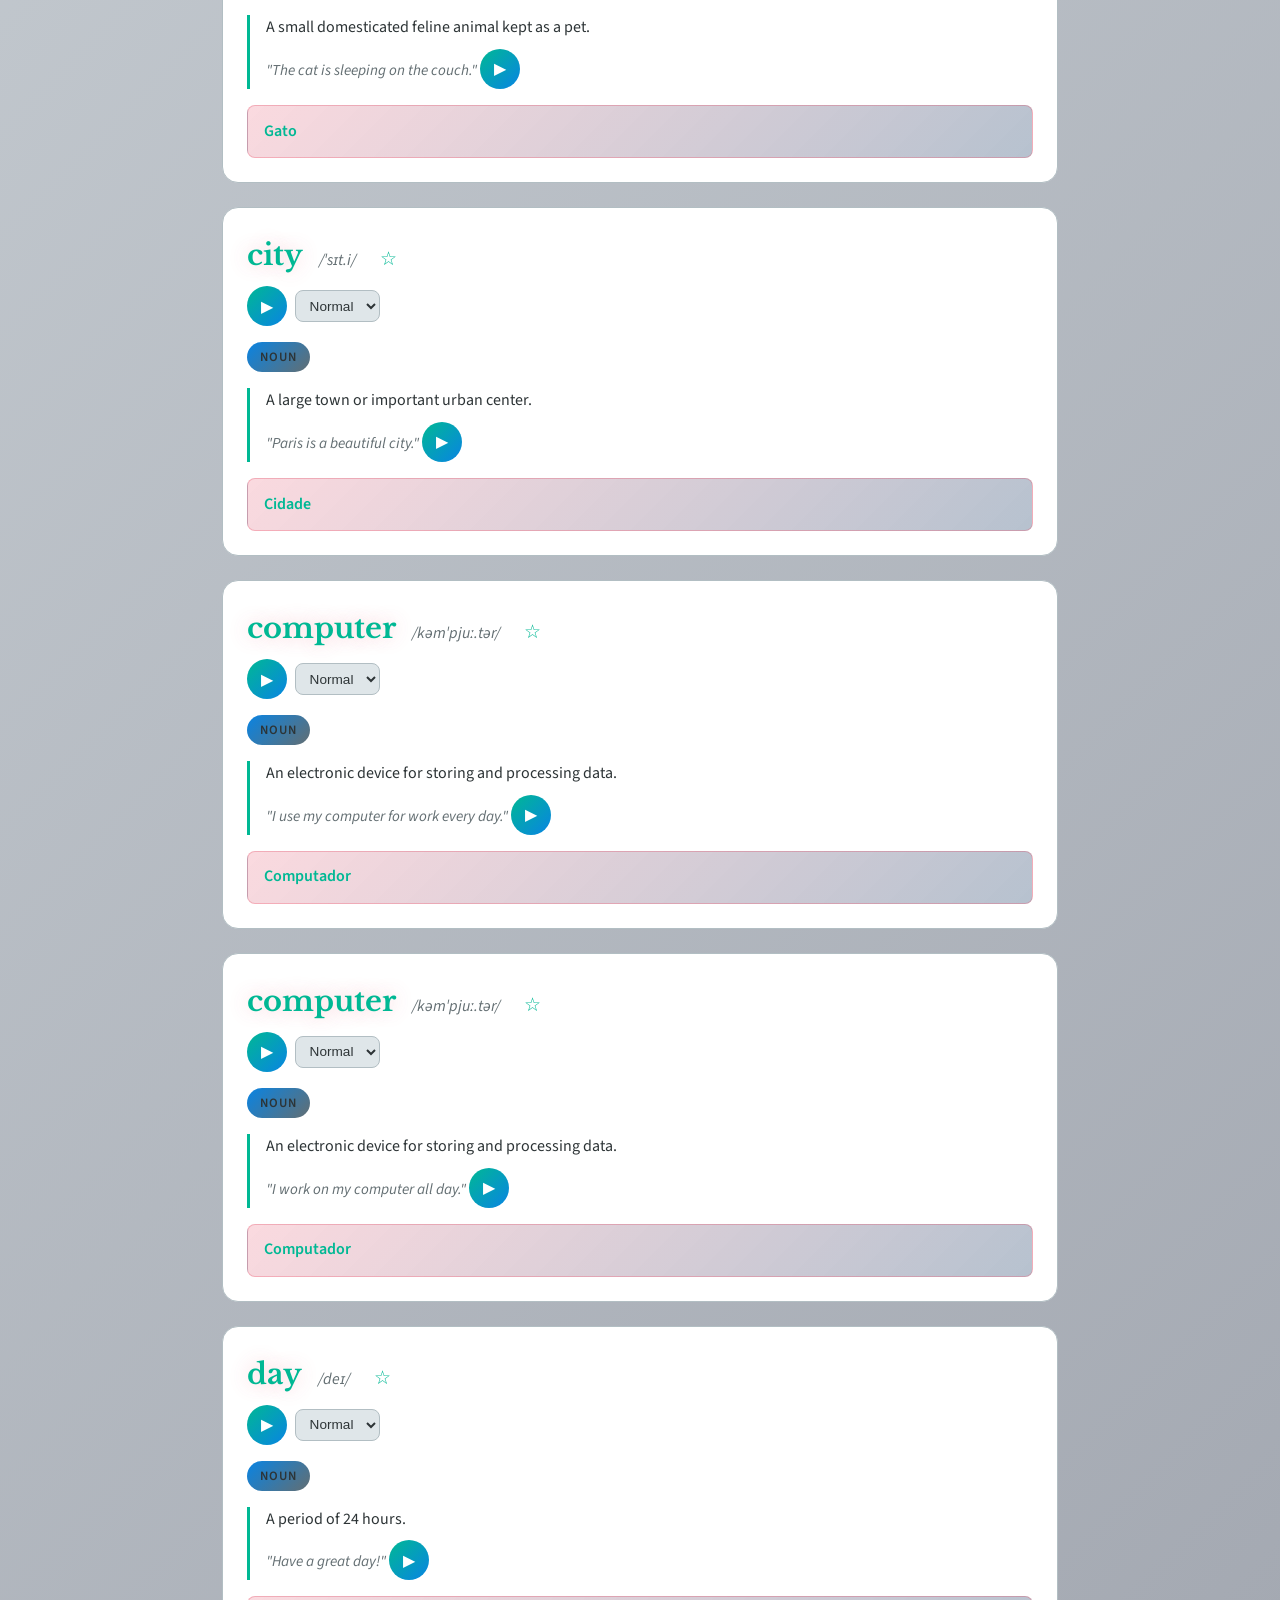
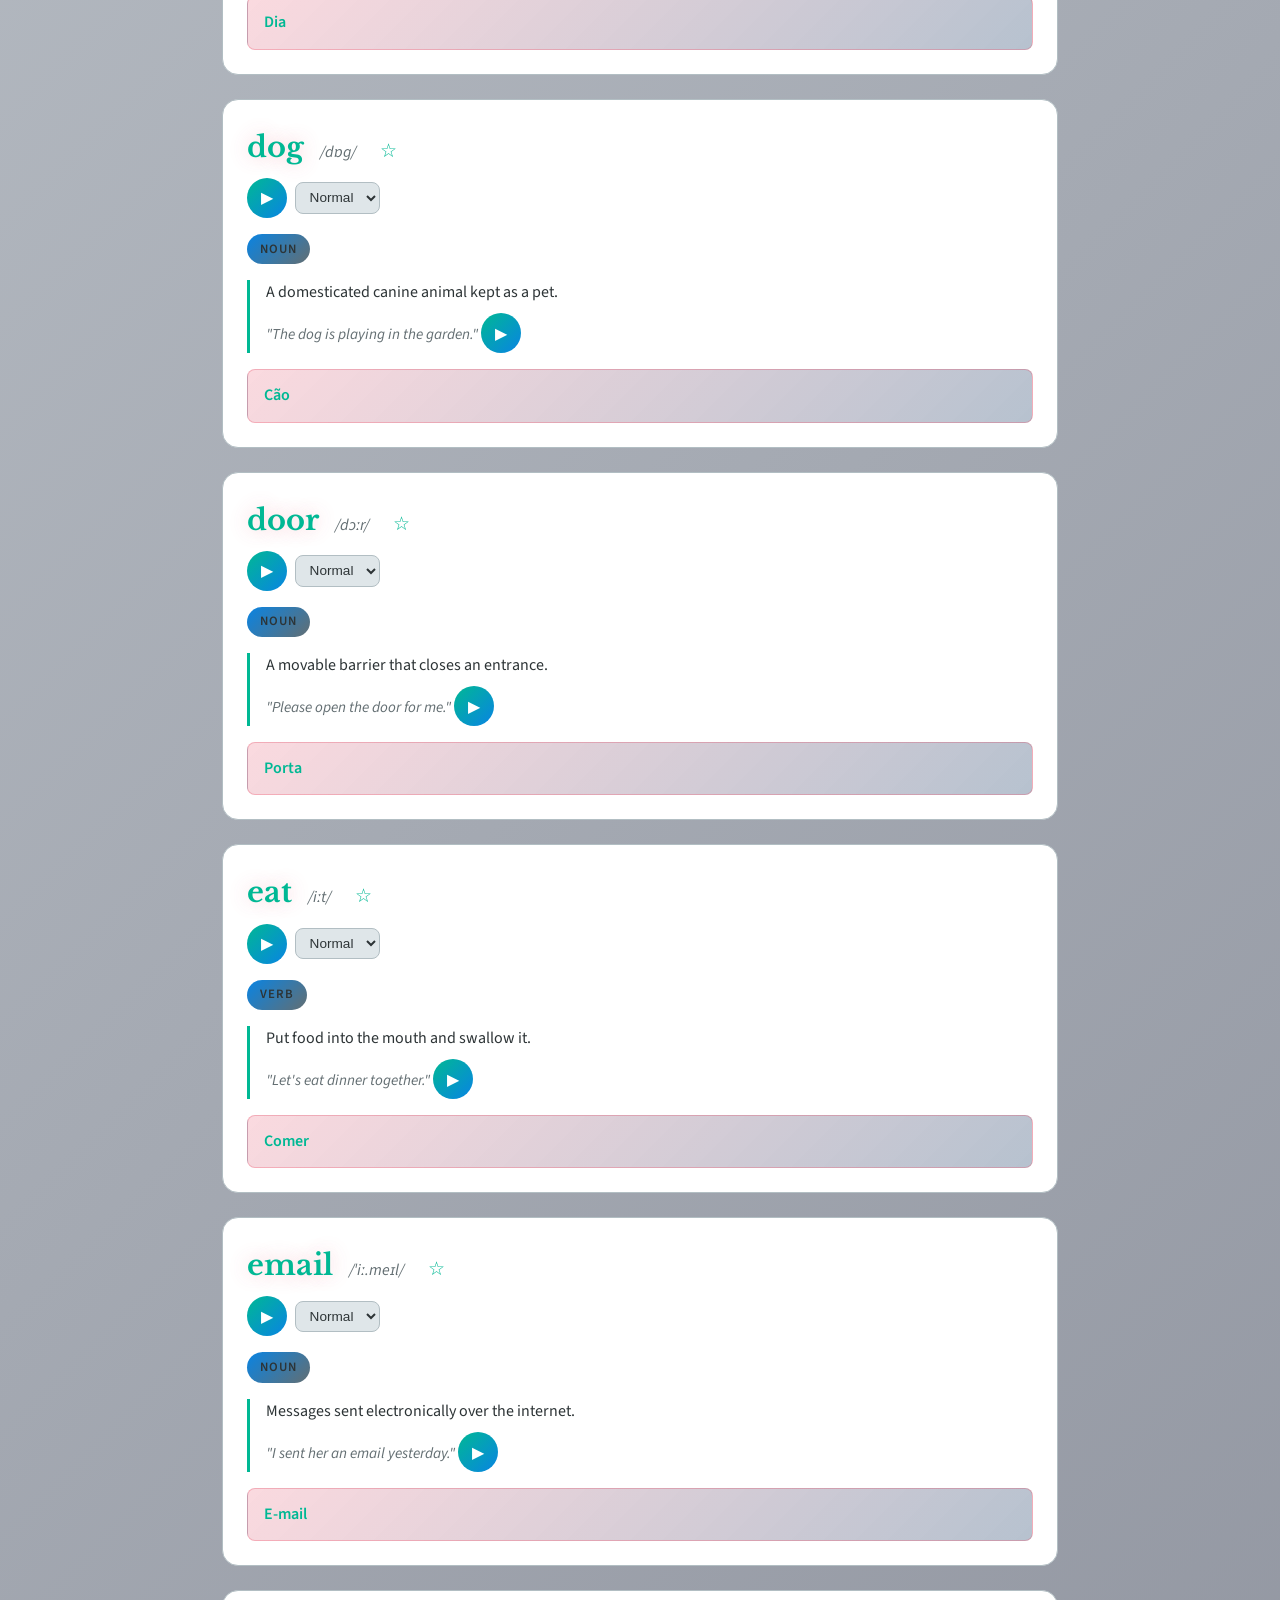
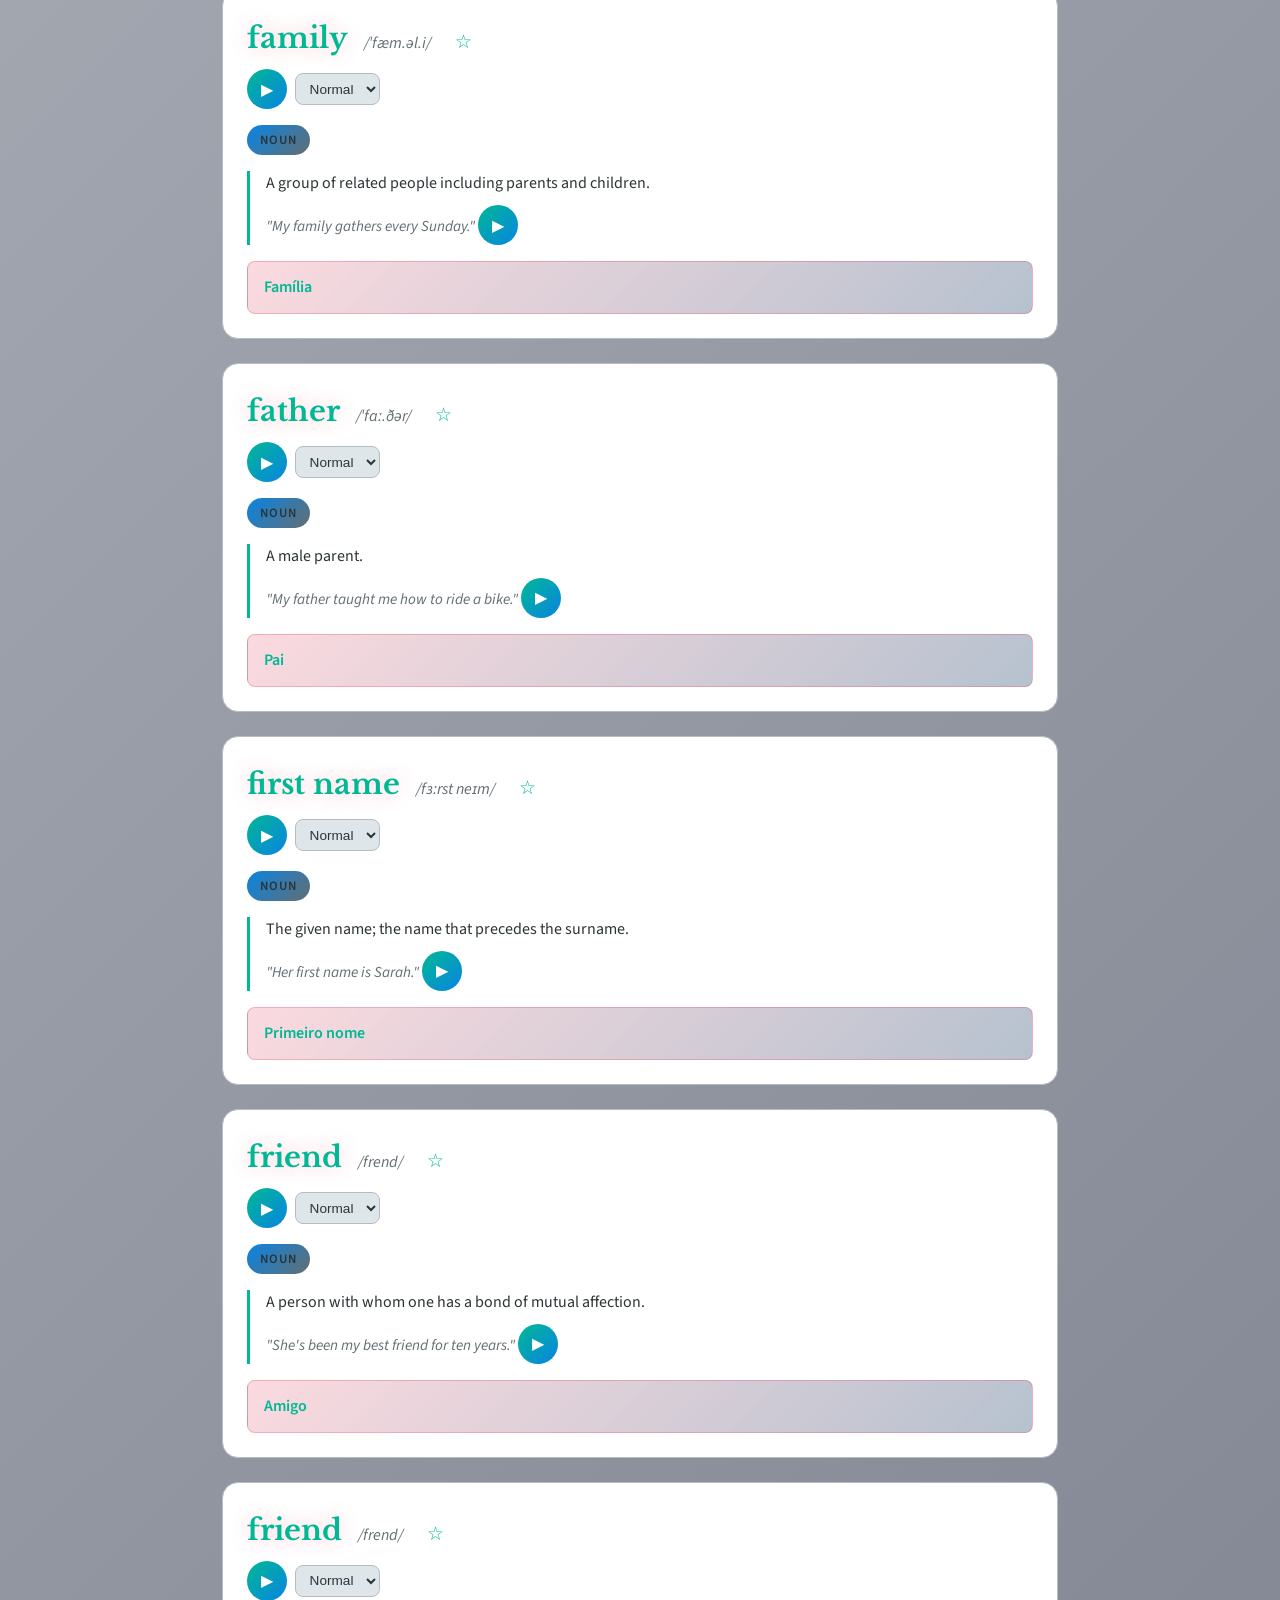
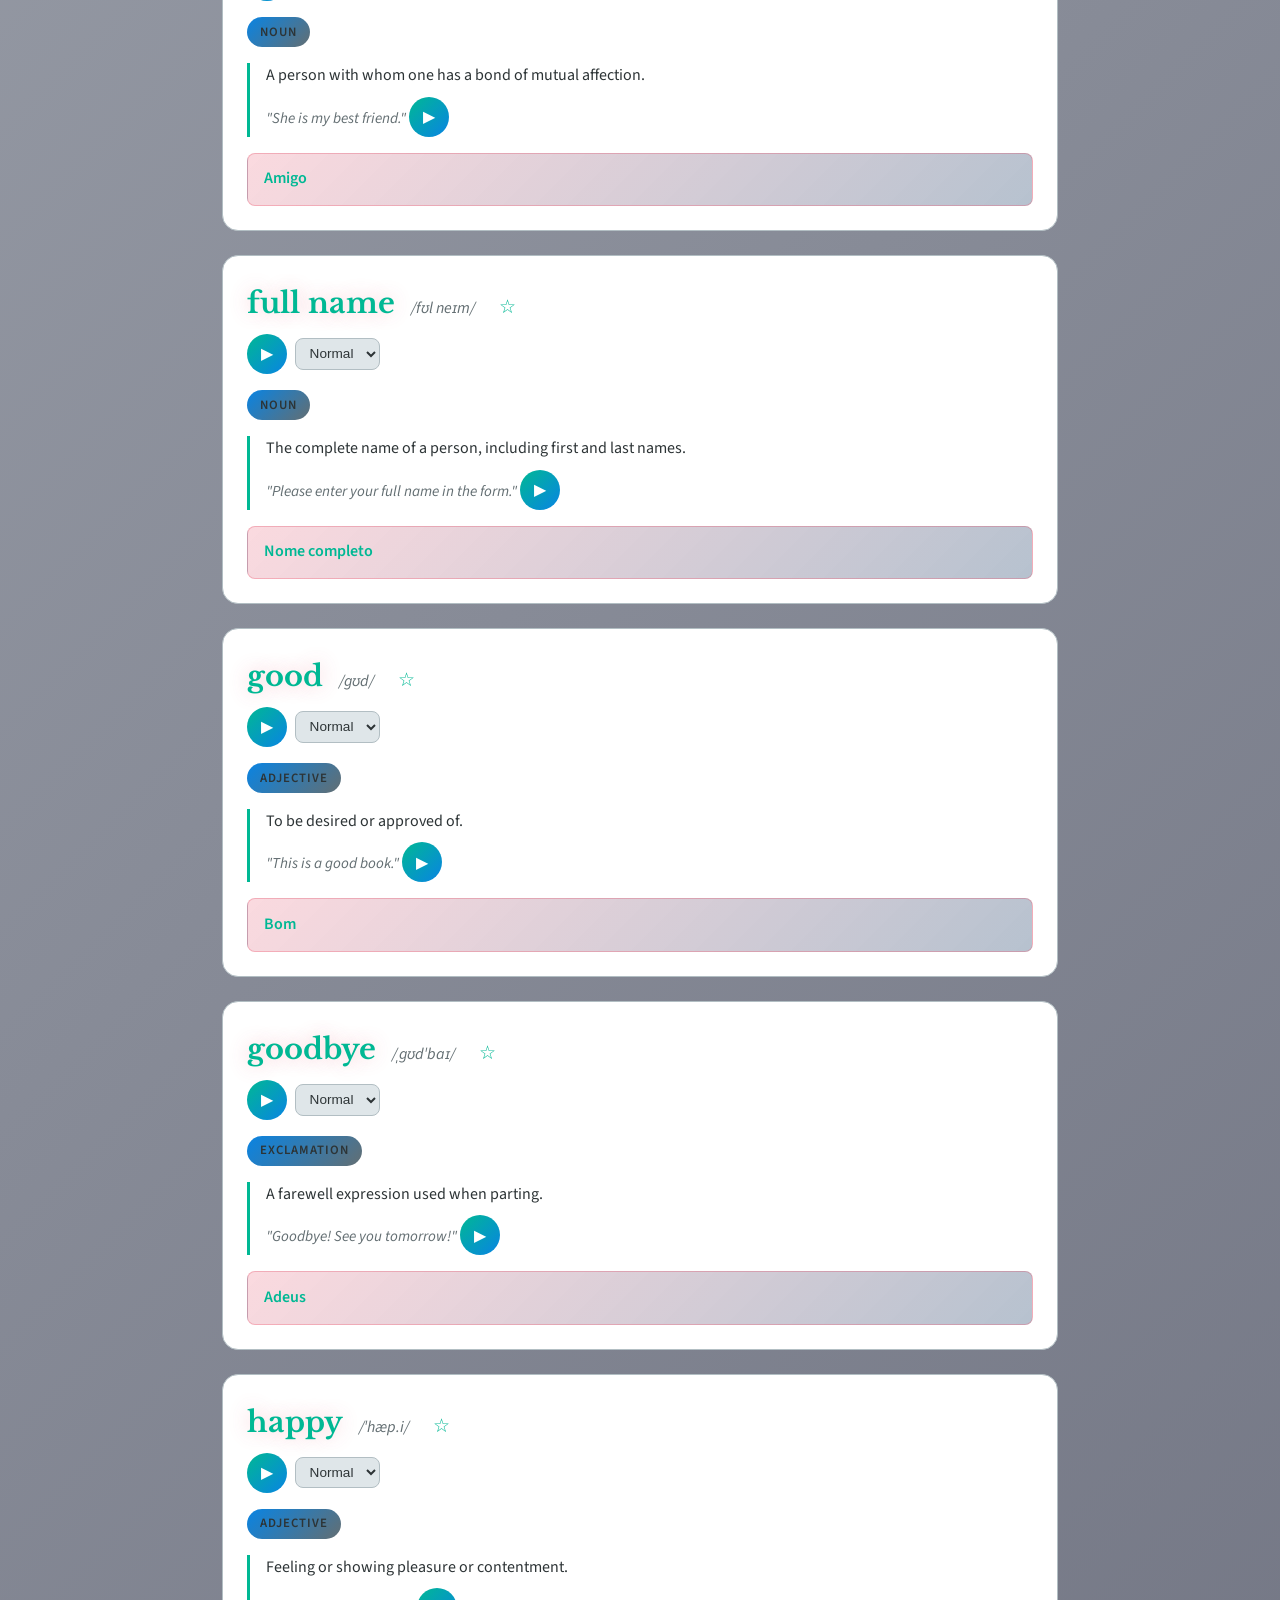
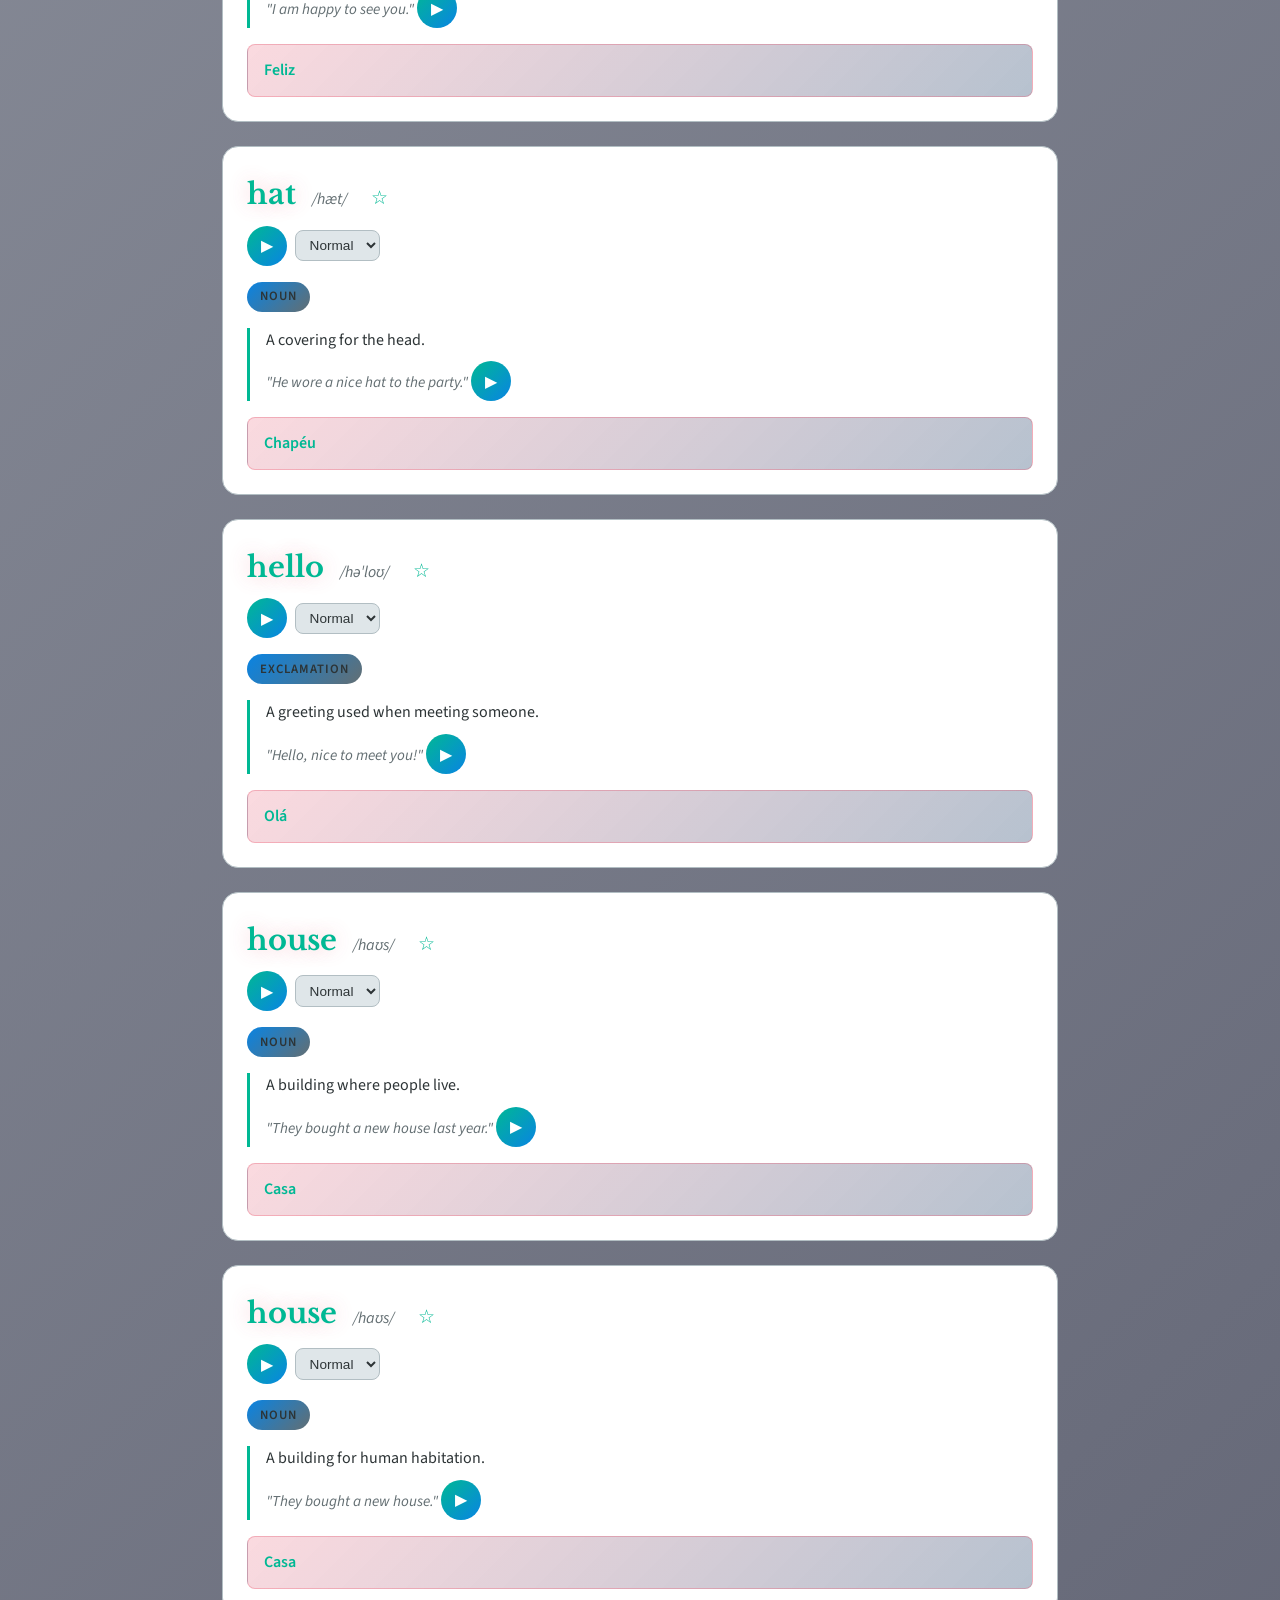
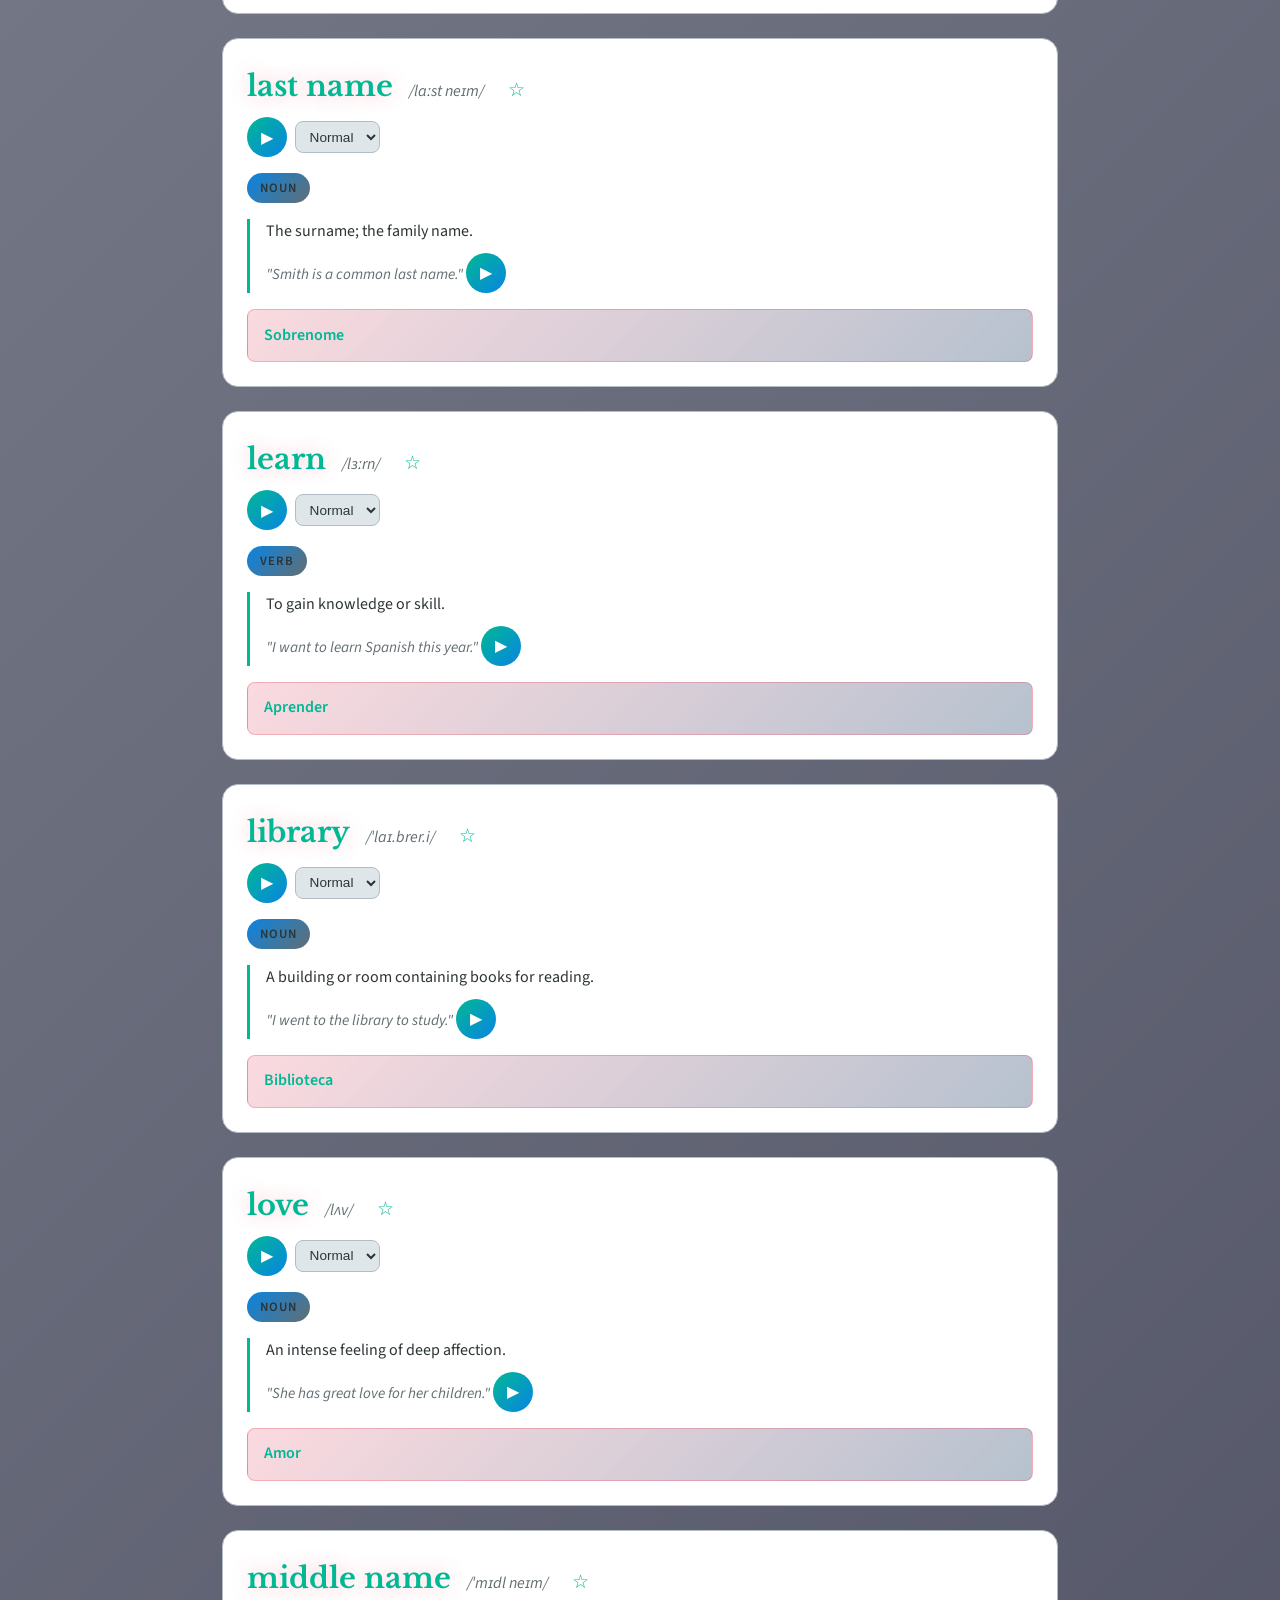
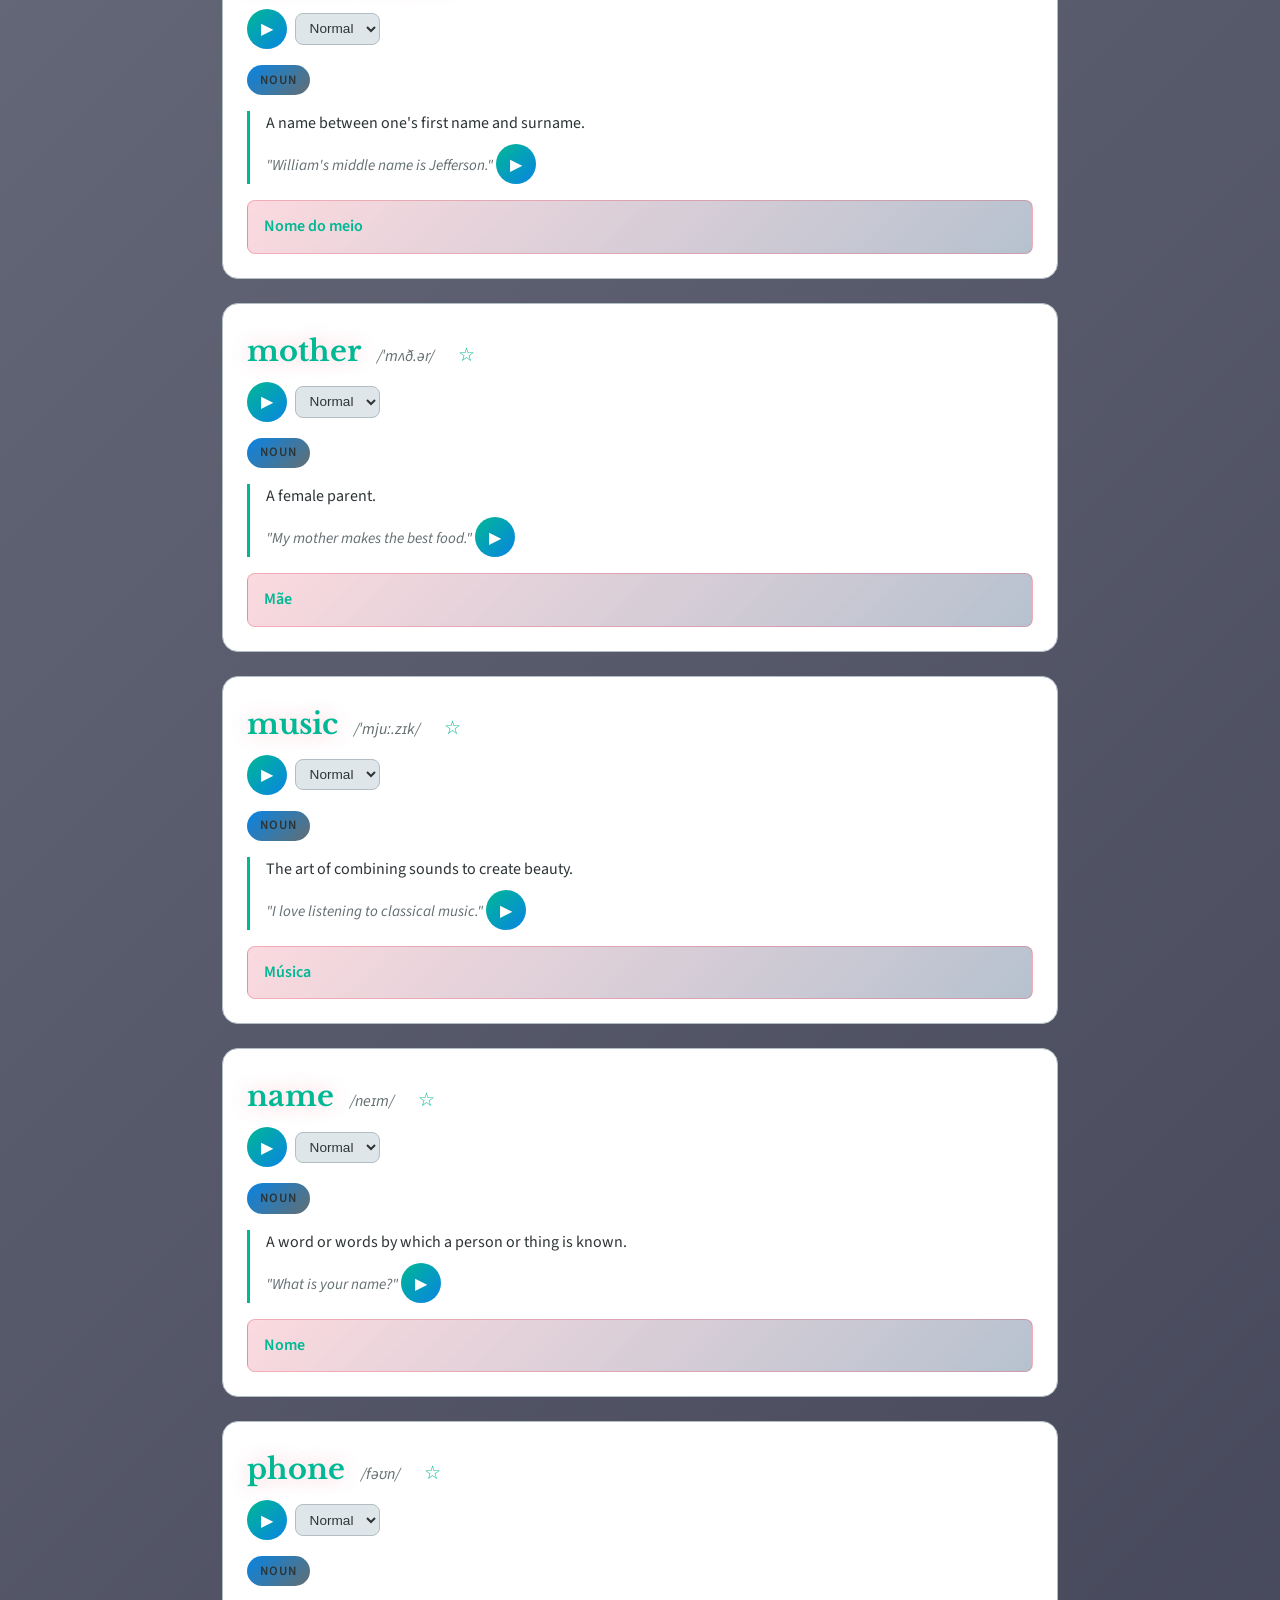
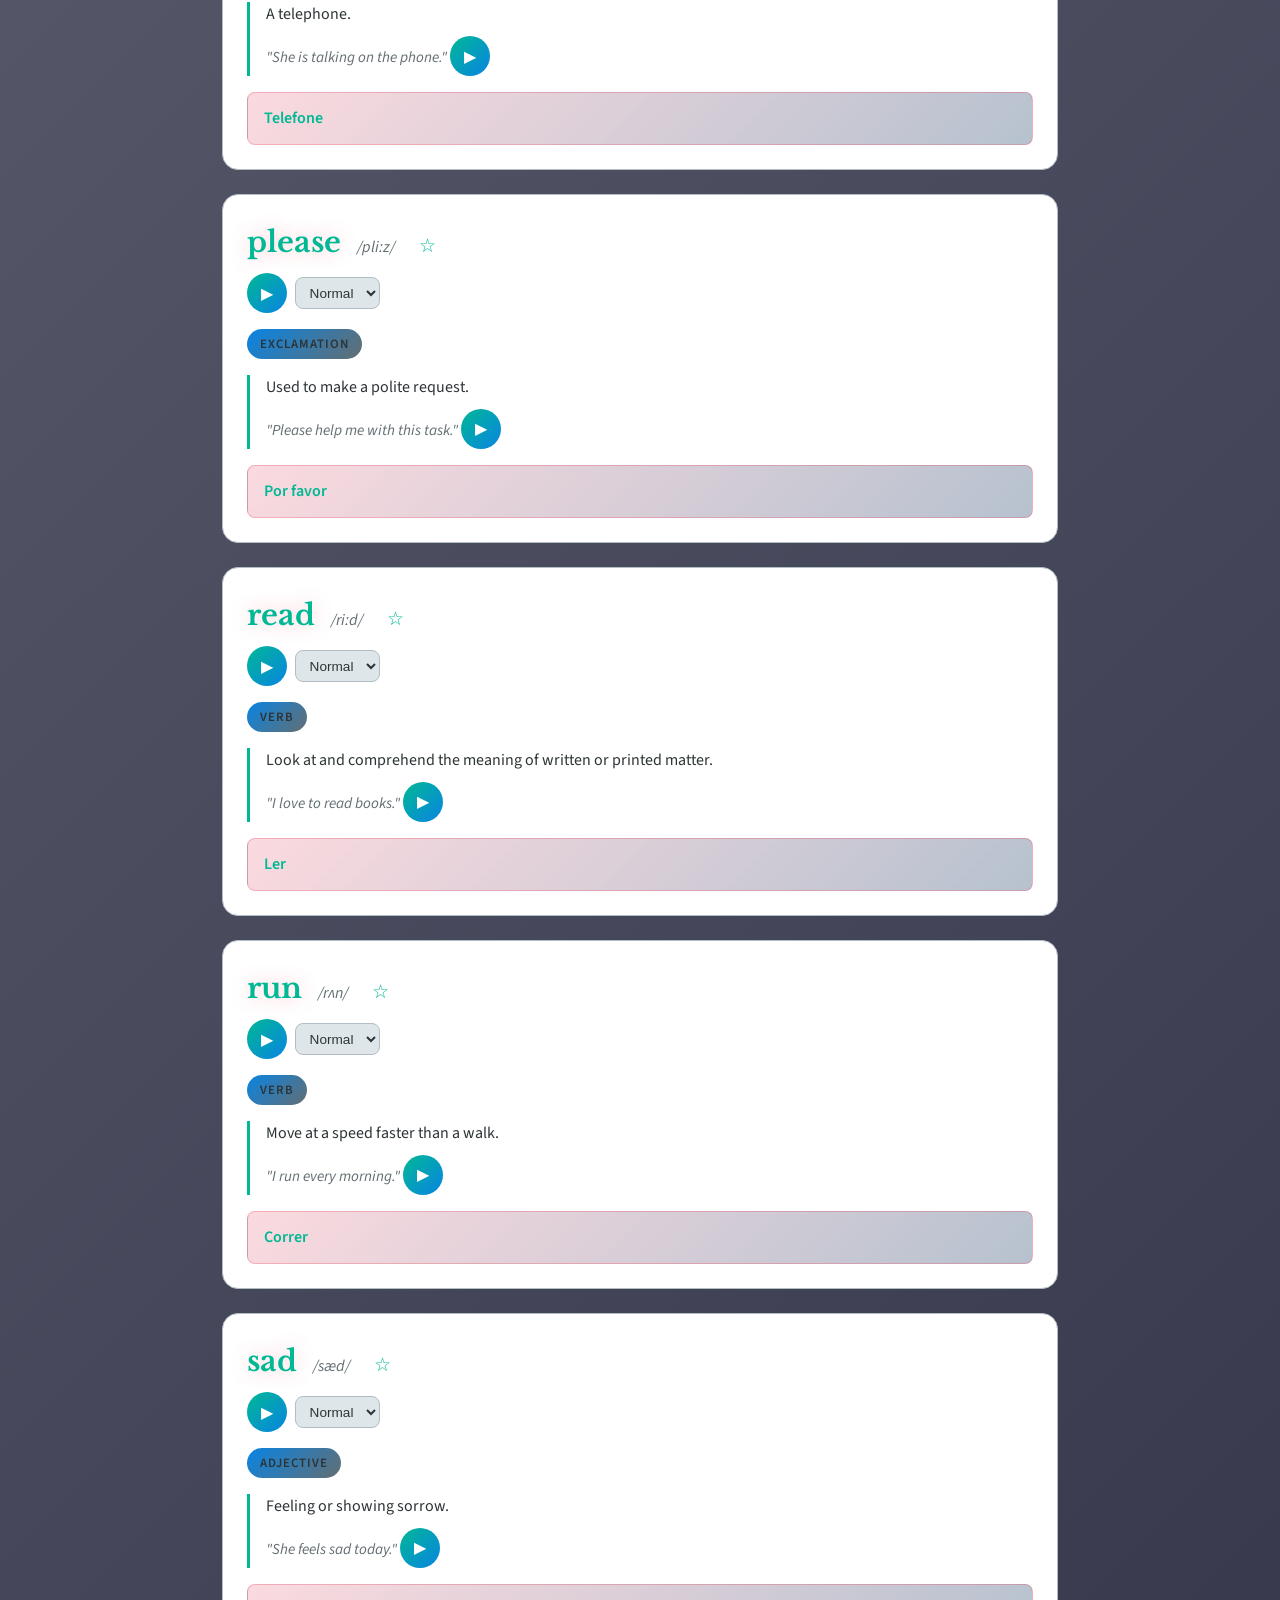
==== commit 676e8ace: "teste" ====
--- a/index.html
+++ b/index.html
@@ -37,6 +37,31 @@
             <input type="text" id="searchInput" placeholder="Enter a word...">
             <button id="searchBtn">Search</button>
         </div>
+        <div class="filters">
+            <select id="posFilter">
+                <option value="all">All Parts of Speech</option>
+                <option value="noun">Noun</option>
+                <option value="verb">Verb</option>
+                <option value="adjective">Adjective</option>
+                <option value="adverb">Adverb</option>
+                <option value="exclamation">Exclamation</option>
+            </select>
+            <select id="viewFilter">
+                <option value="all">All Words</option>
+                <option value="favorites">Favorites</option>
+                <option value="recent">Recent Searches</option>
+            </select>
+            <select id="sortFilter">
+                <option value="alphabetical">A-Z</option>
+                <option value="reverse">Z-A</option>
+                <option value="recent">User Added First</option>
+            </select>
+        </div>
+        <div class="action-buttons">
+            <button id="randomWordBtn" class="btn">Random Word</button>
+            <button id="quizBtn" class="btn">Start Quiz</button>
+        </div>
+        <div class="recent-searches" id="recentSearches"></div>
     </div>
 
     <div class="word-of-day" id="wordOfDay"></div>
--- a/style.css
+++ b/style.css
@@ -517,6 +517,85 @@
 
 #themeToggle {
     z-index: 1000;
+}
+
+.filters {
+    display: flex;
+    gap: 1rem;
+    margin-top: 1rem;
+    justify-content: center;
+}
+
+.filters select {
+    padding: 0.5rem;
+    border: 1px solid var(--border);
+    border-radius: 4px;
+    background: var(--bg-card);
+    color: var(--text-light);
+}
+
+.recent-searches {
+    margin-top: 1rem;
+    text-align: center;
+    color: var(--text-muted);
+}
+
+.recent-searches span {
+    display: inline-block;
+    background: var(--secondary);
+    color: white;
+    padding: 0.3rem 0.8rem;
+    margin: 0.2rem;
+    border-radius: 12px;
+    cursor: pointer;
+    font-size: 0.9rem;
+}
+
+.fav-btn {
+    background: none;
+    border: none;
+    font-size: 1.2rem;
+    cursor: pointer;
+    color: var(--accent);
+    margin-left: 0.5rem;
+}
+
+.action-buttons {
+    display: flex;
+    gap: 1rem;
+    margin-top: 1rem;
+    justify-content: center;
+}
+
+.quiz-container {
+    background: var(--bg-card);
+    padding: 2rem;
+    margin: 2rem auto;
+    max-width: 600px;
+    border-radius: 8px;
+    text-align: center;
+    color: var(--text-light);
+}
+
+.quiz-options {
+    display: flex;
+    flex-direction: column;
+    gap: 0.5rem;
+    margin: 1rem 0;
+}
+
+.quiz-option {
+    padding: 0.8rem;
+    border: 1px solid var(--border);
+    background: var(--bg-dark);
+    color: var(--text-light);
+    border-radius: 4px;
+    cursor: pointer;
+    transition: all 0.3s;
+}
+
+.quiz-option:hover {
+    background: var(--secondary);
 }
 
 @media (max-width: 600px) {
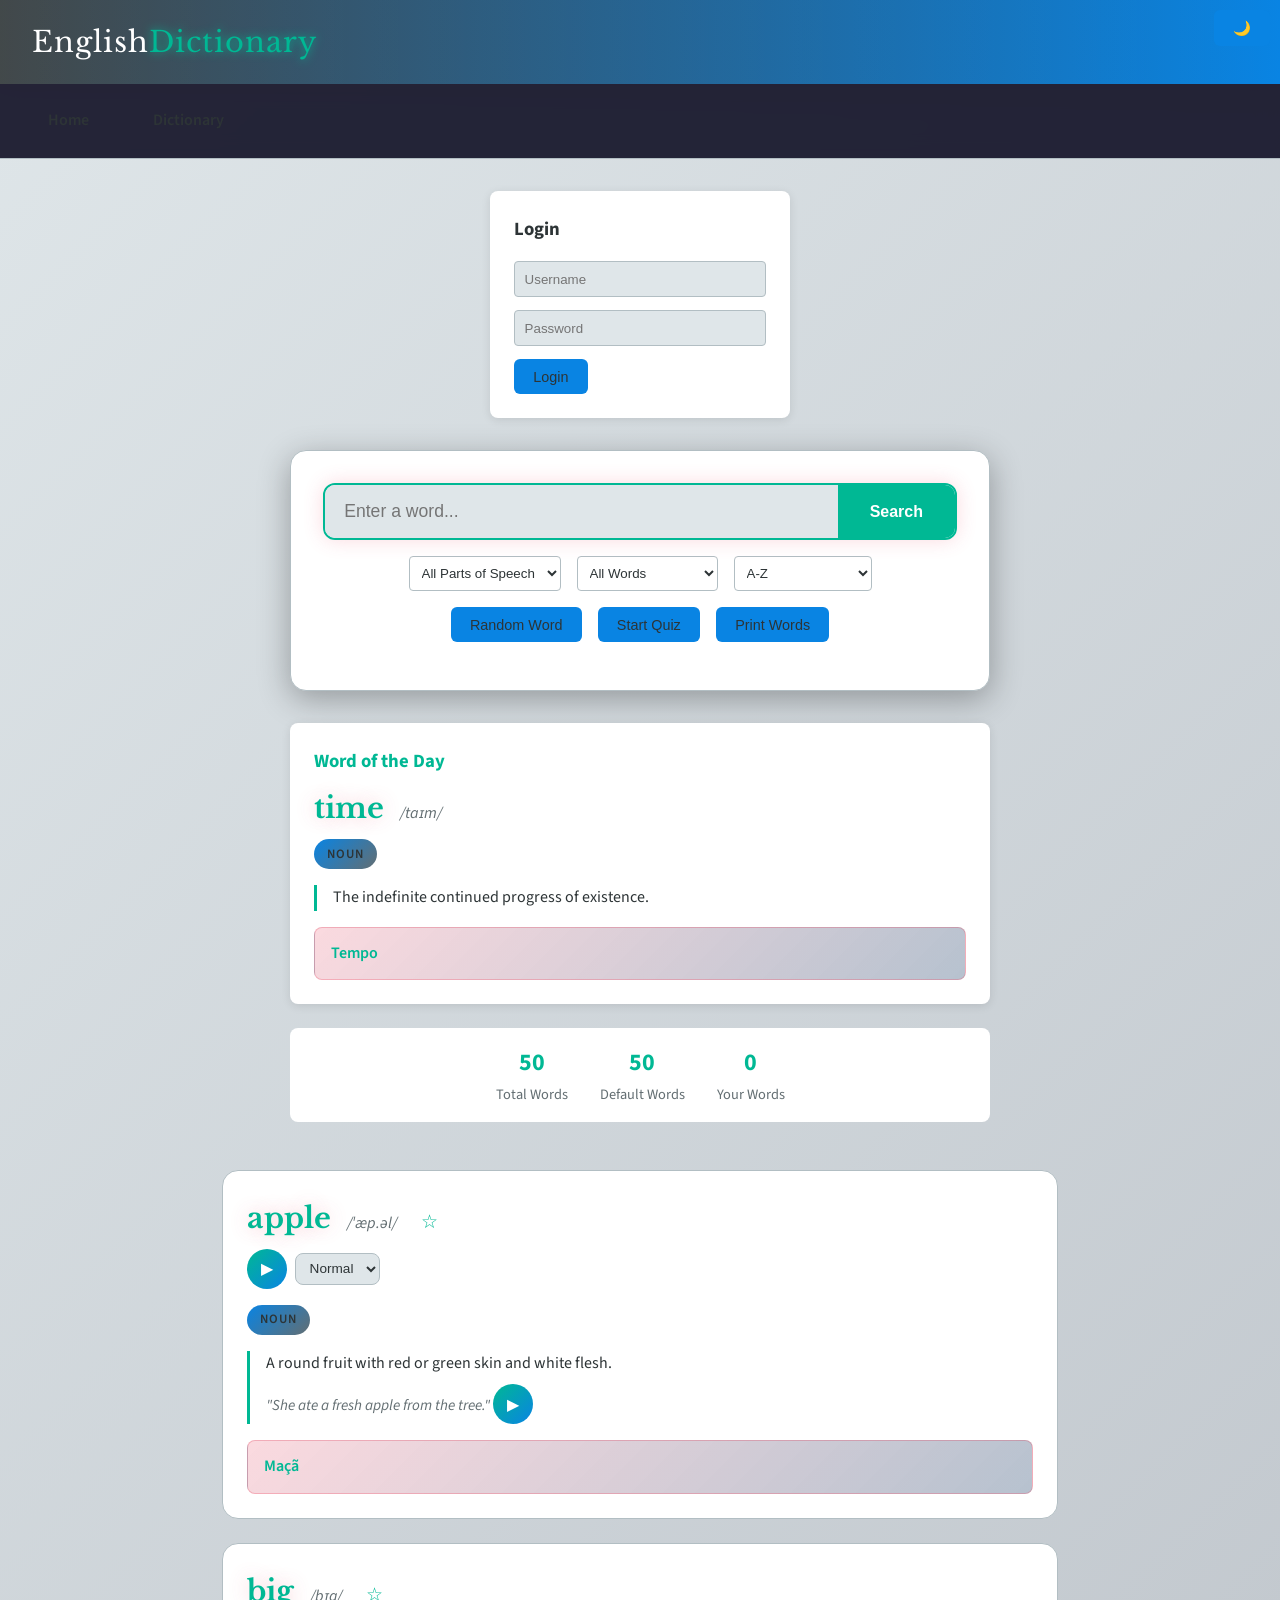
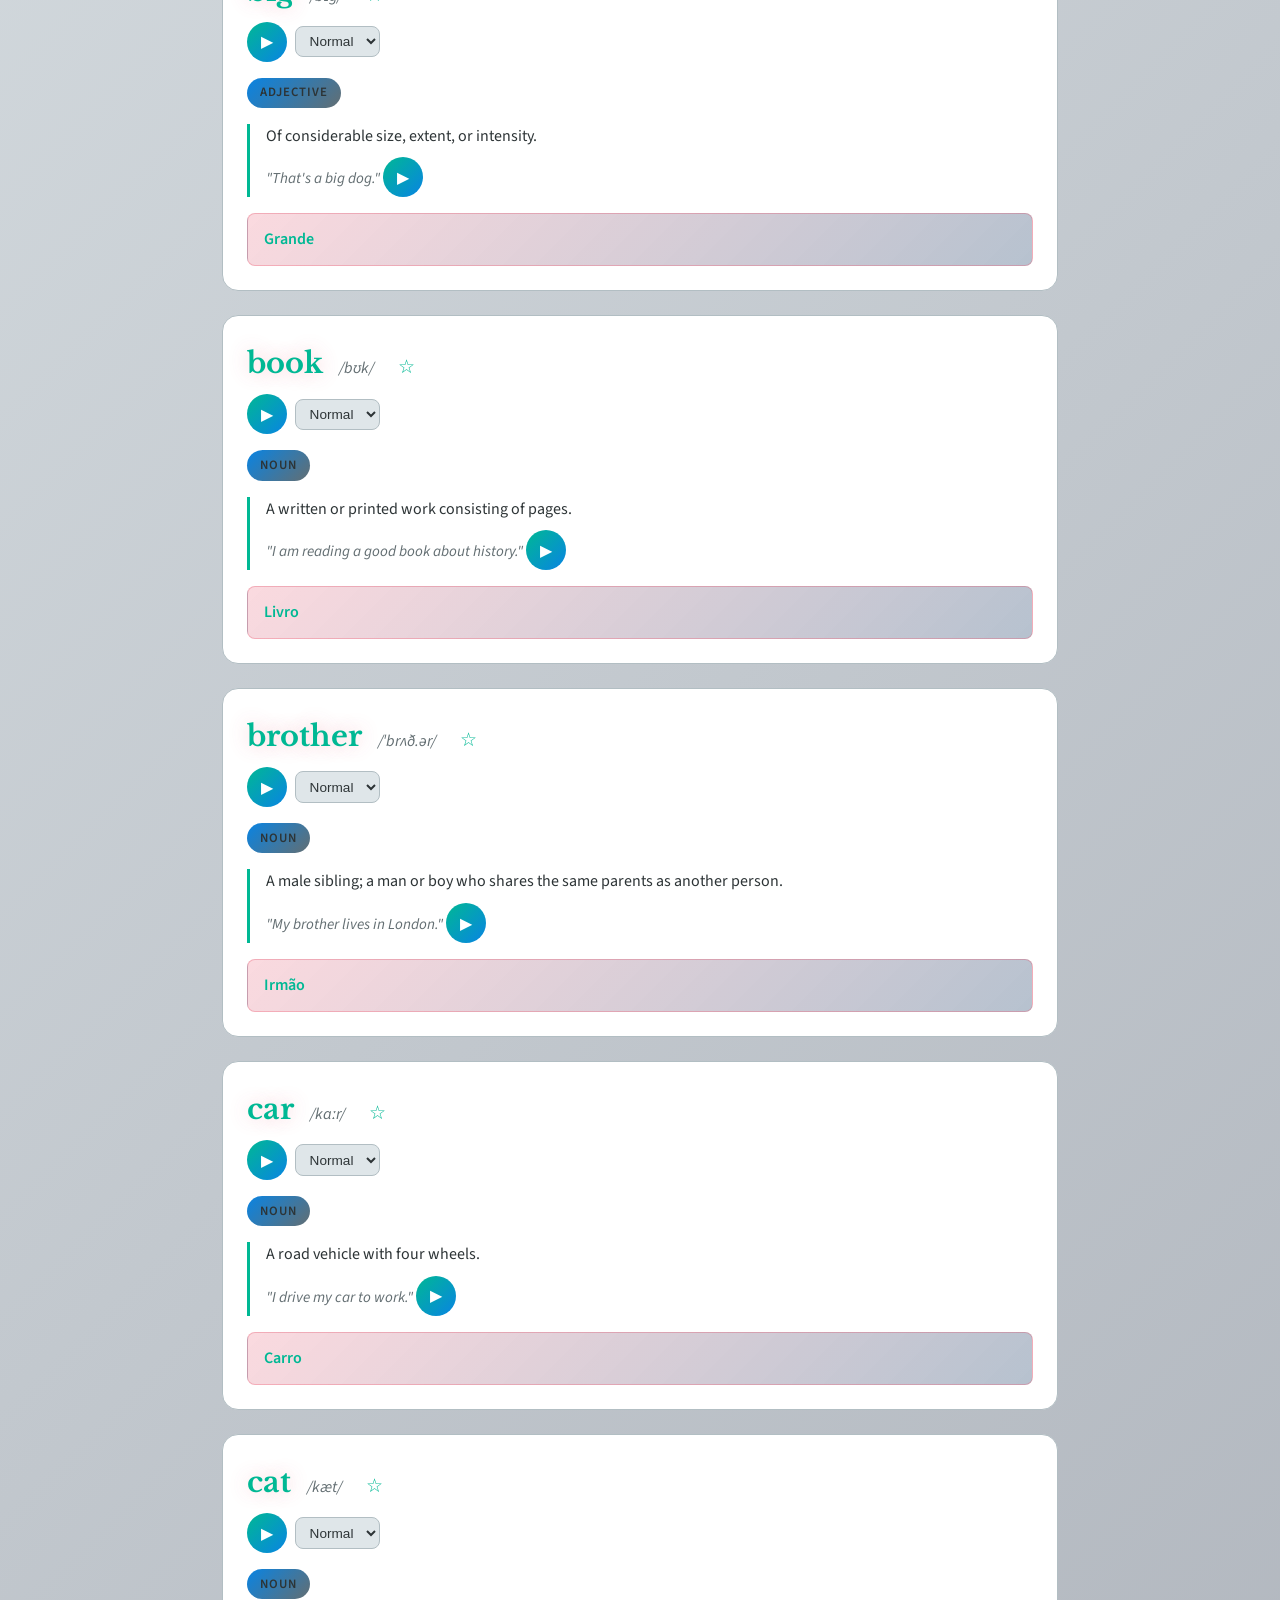
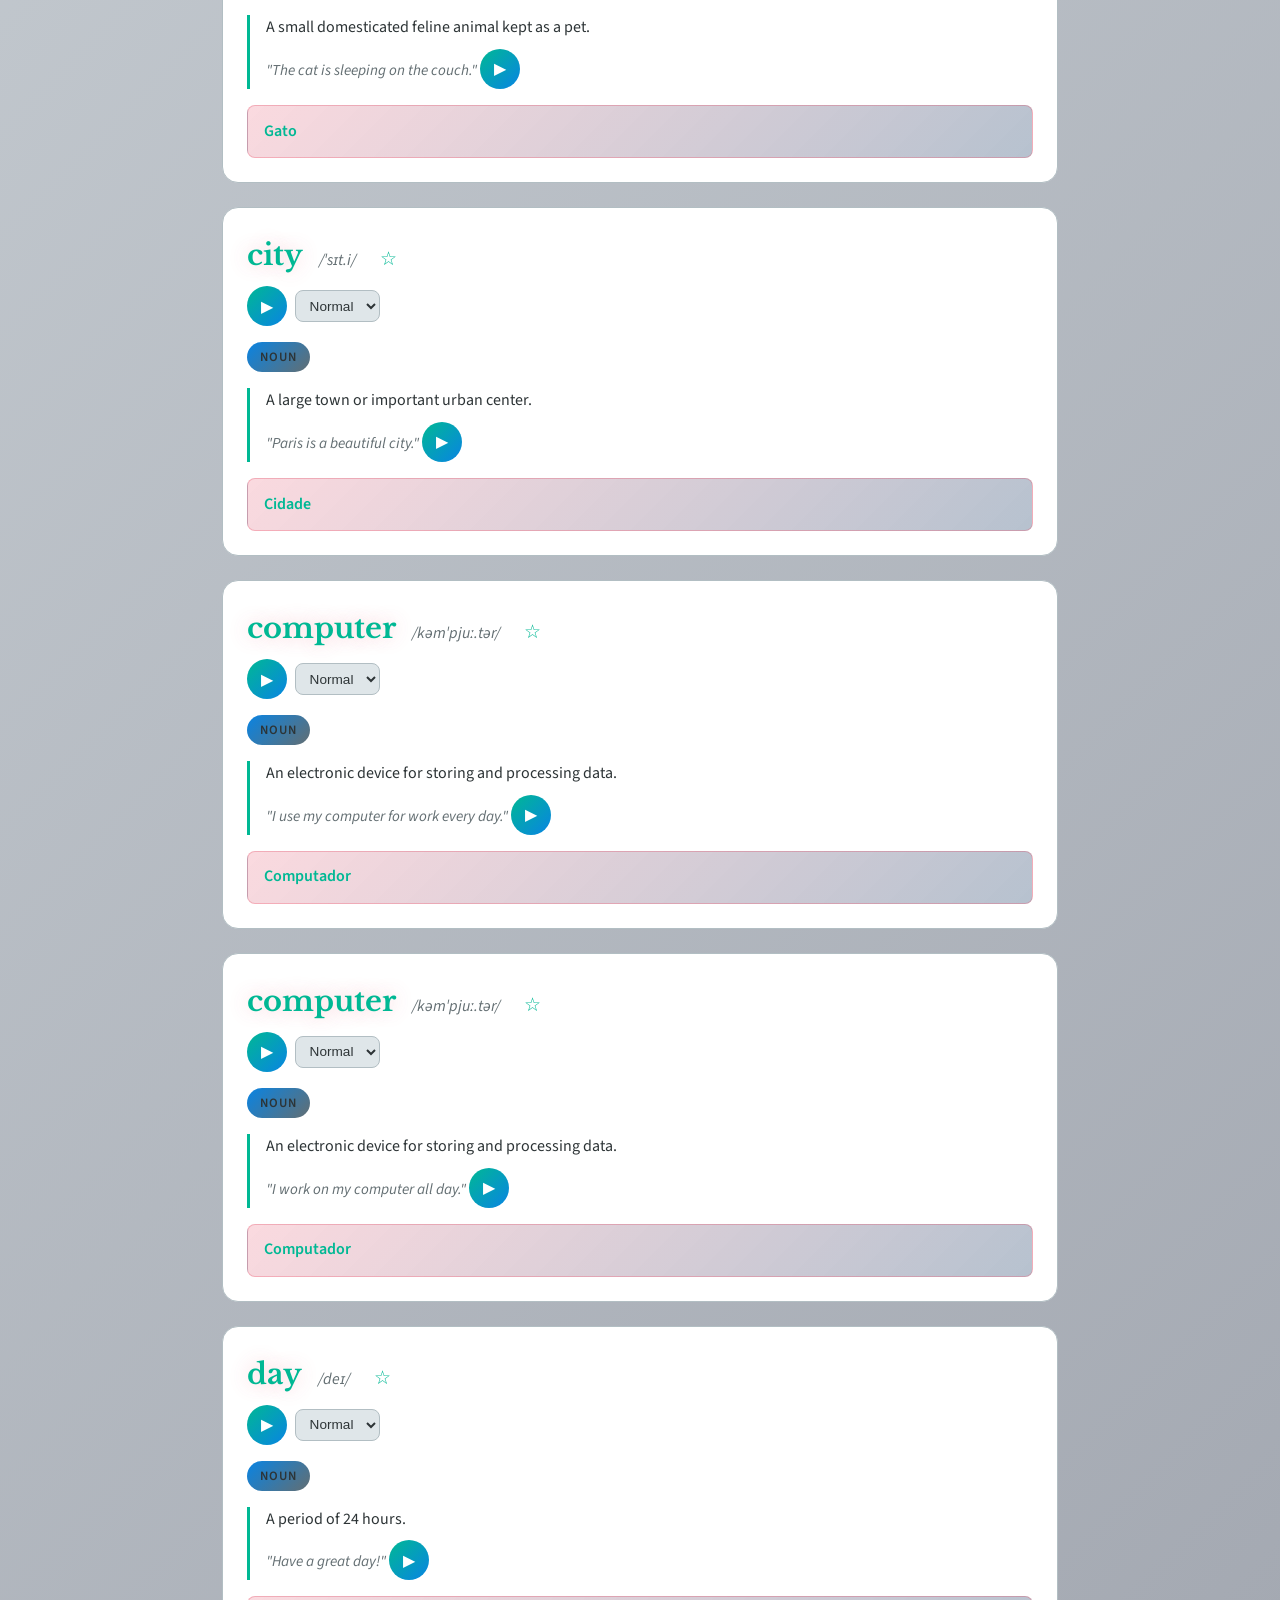
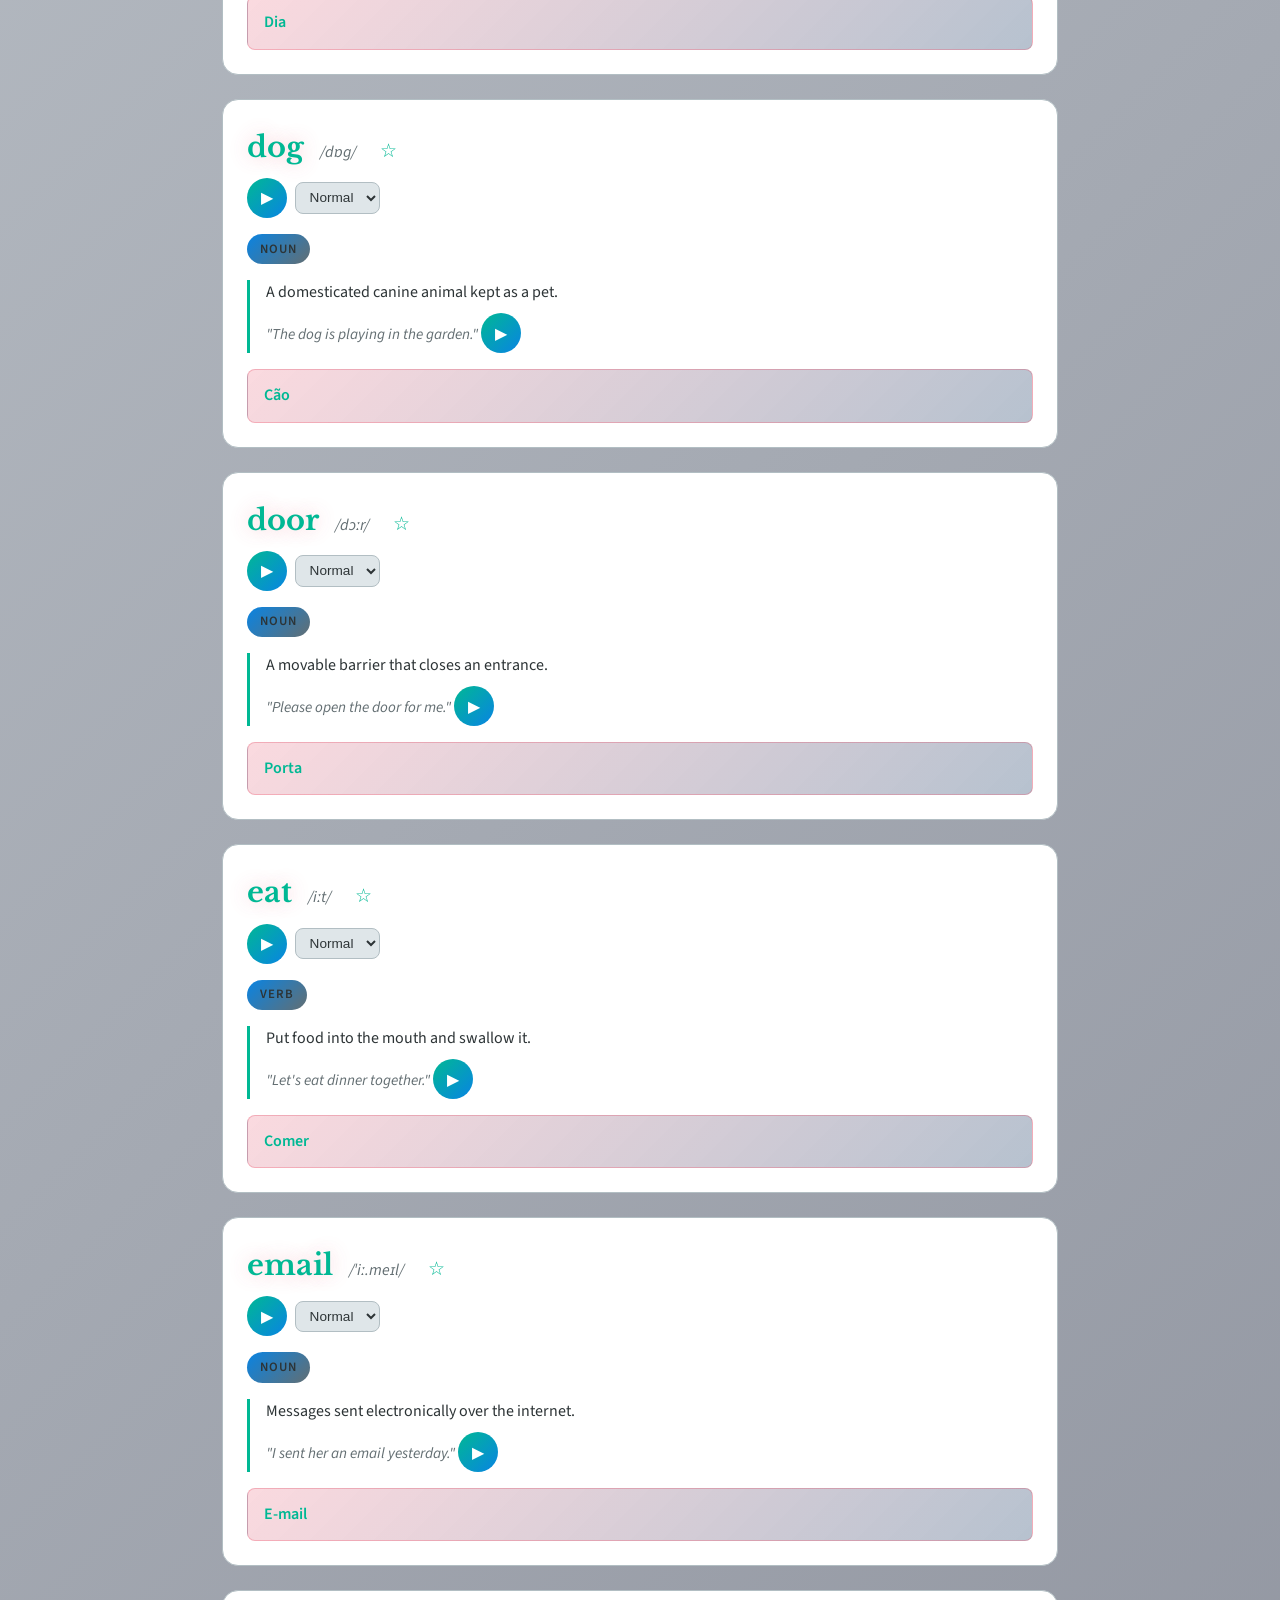
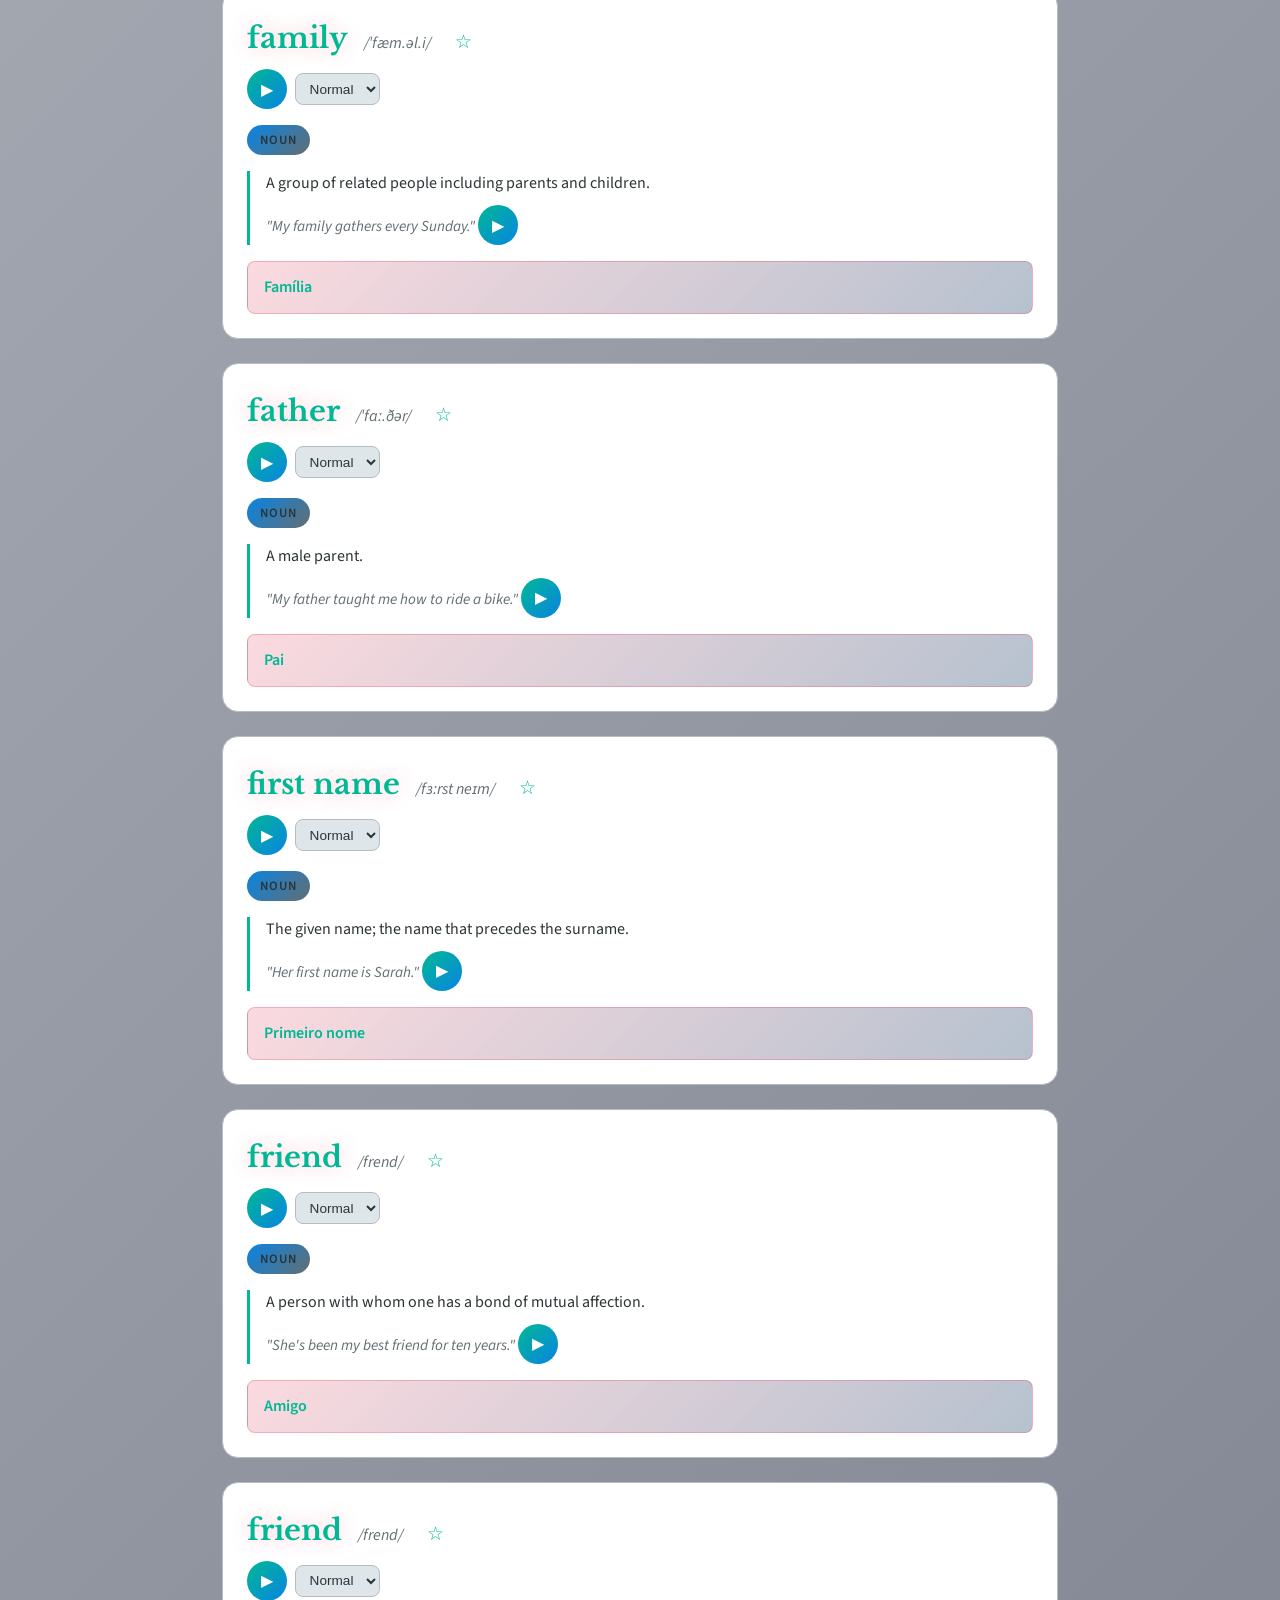
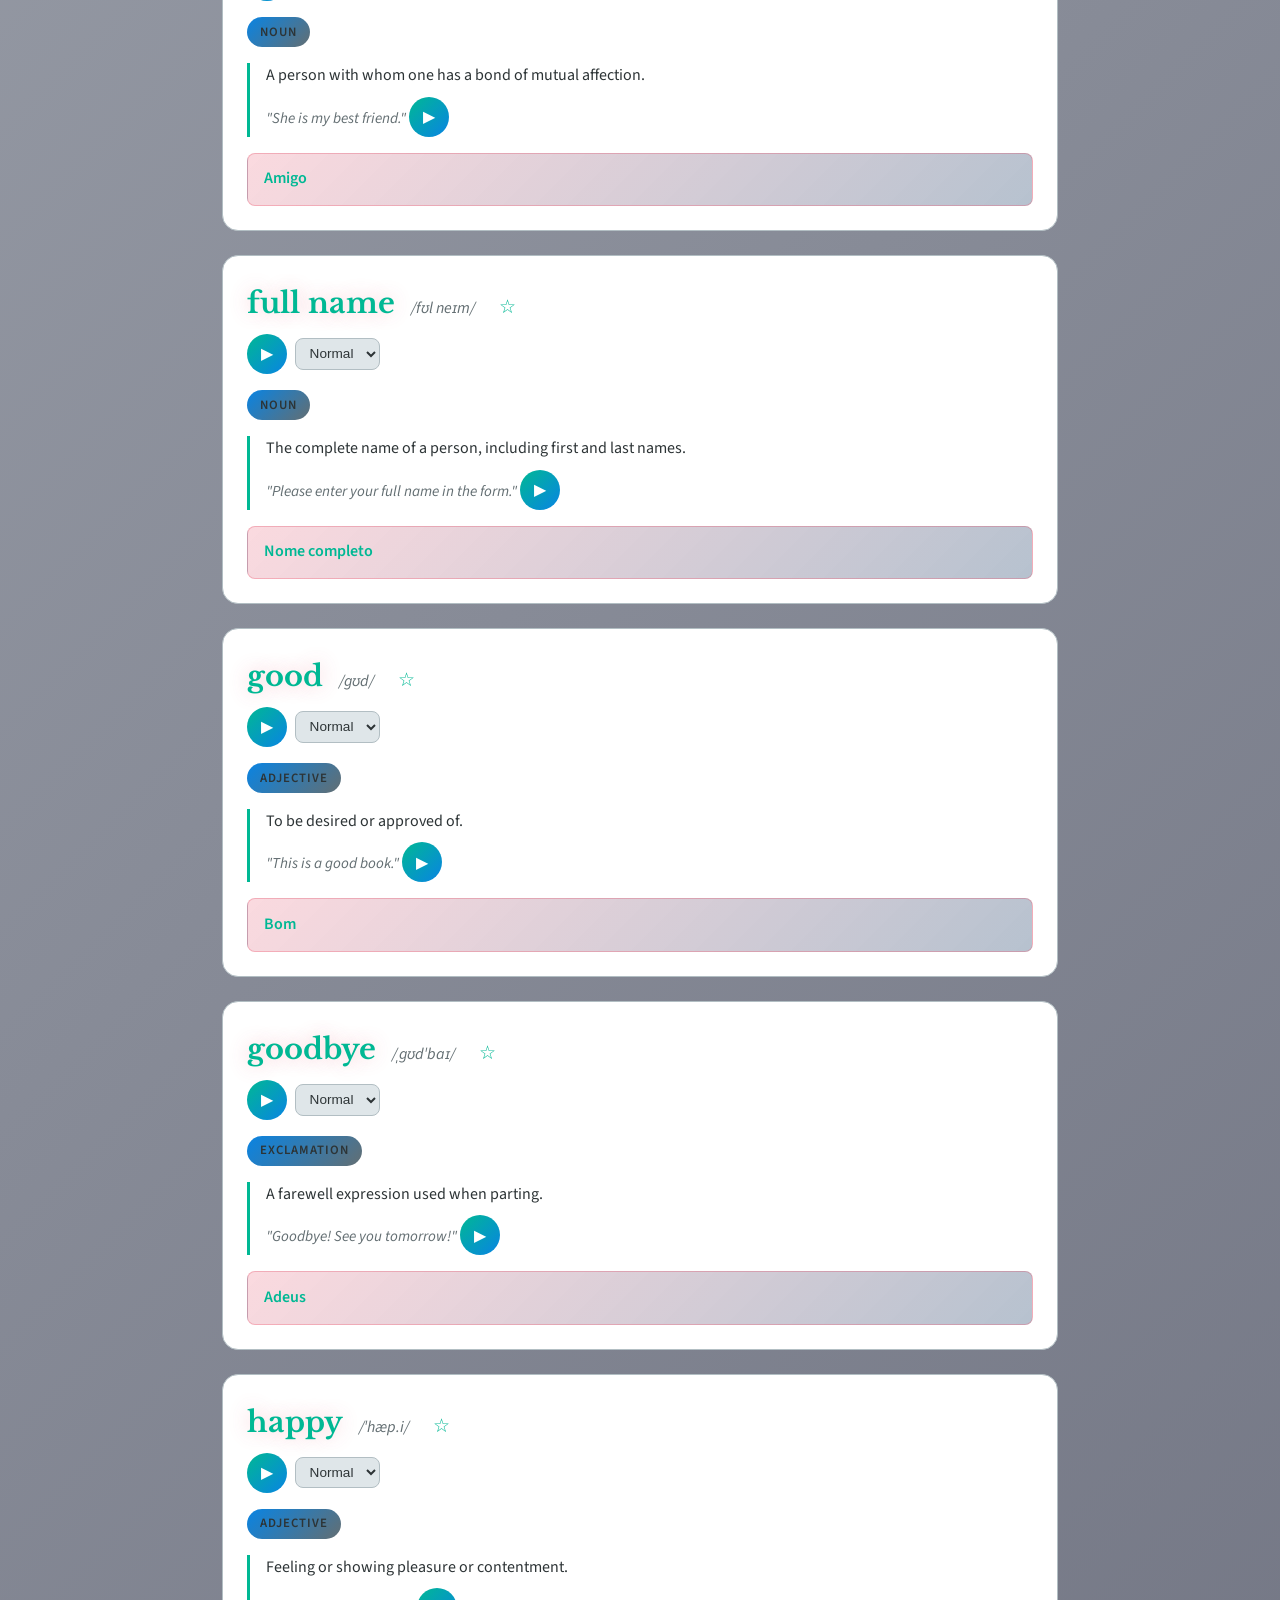
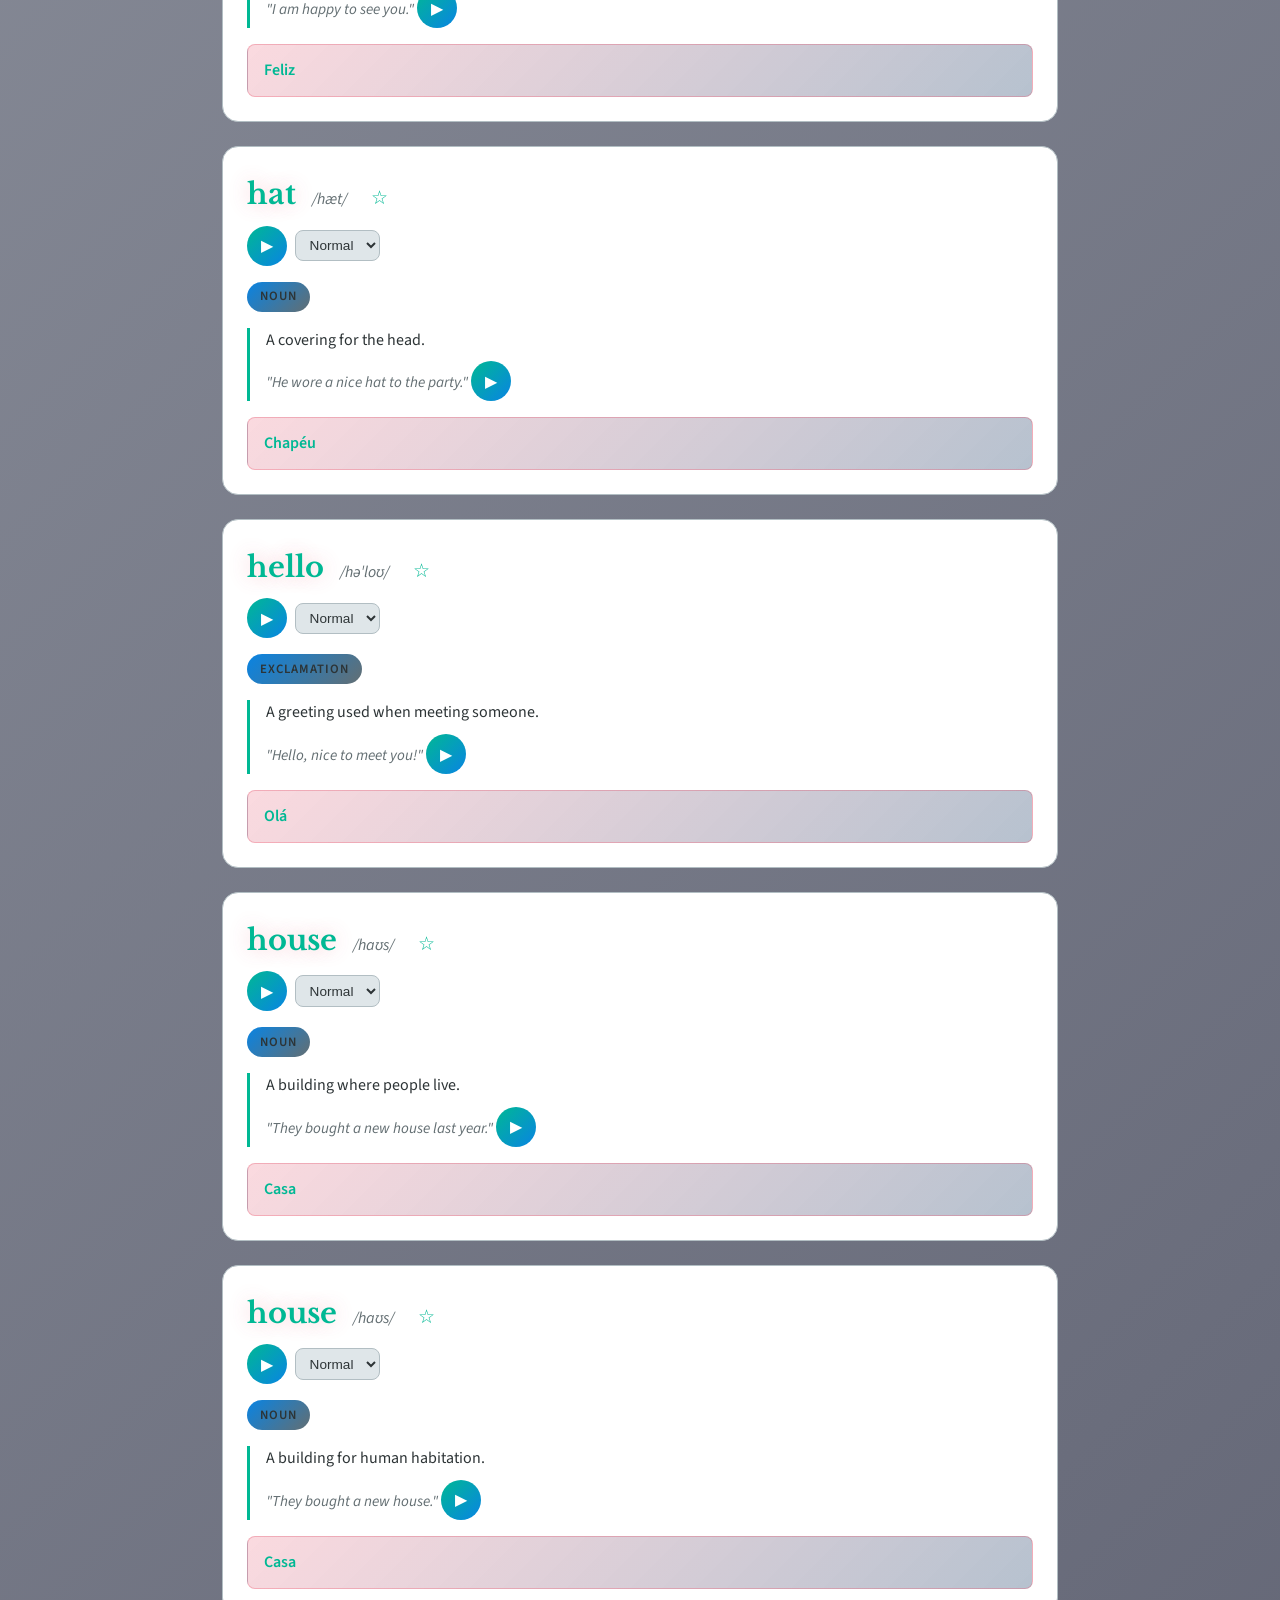
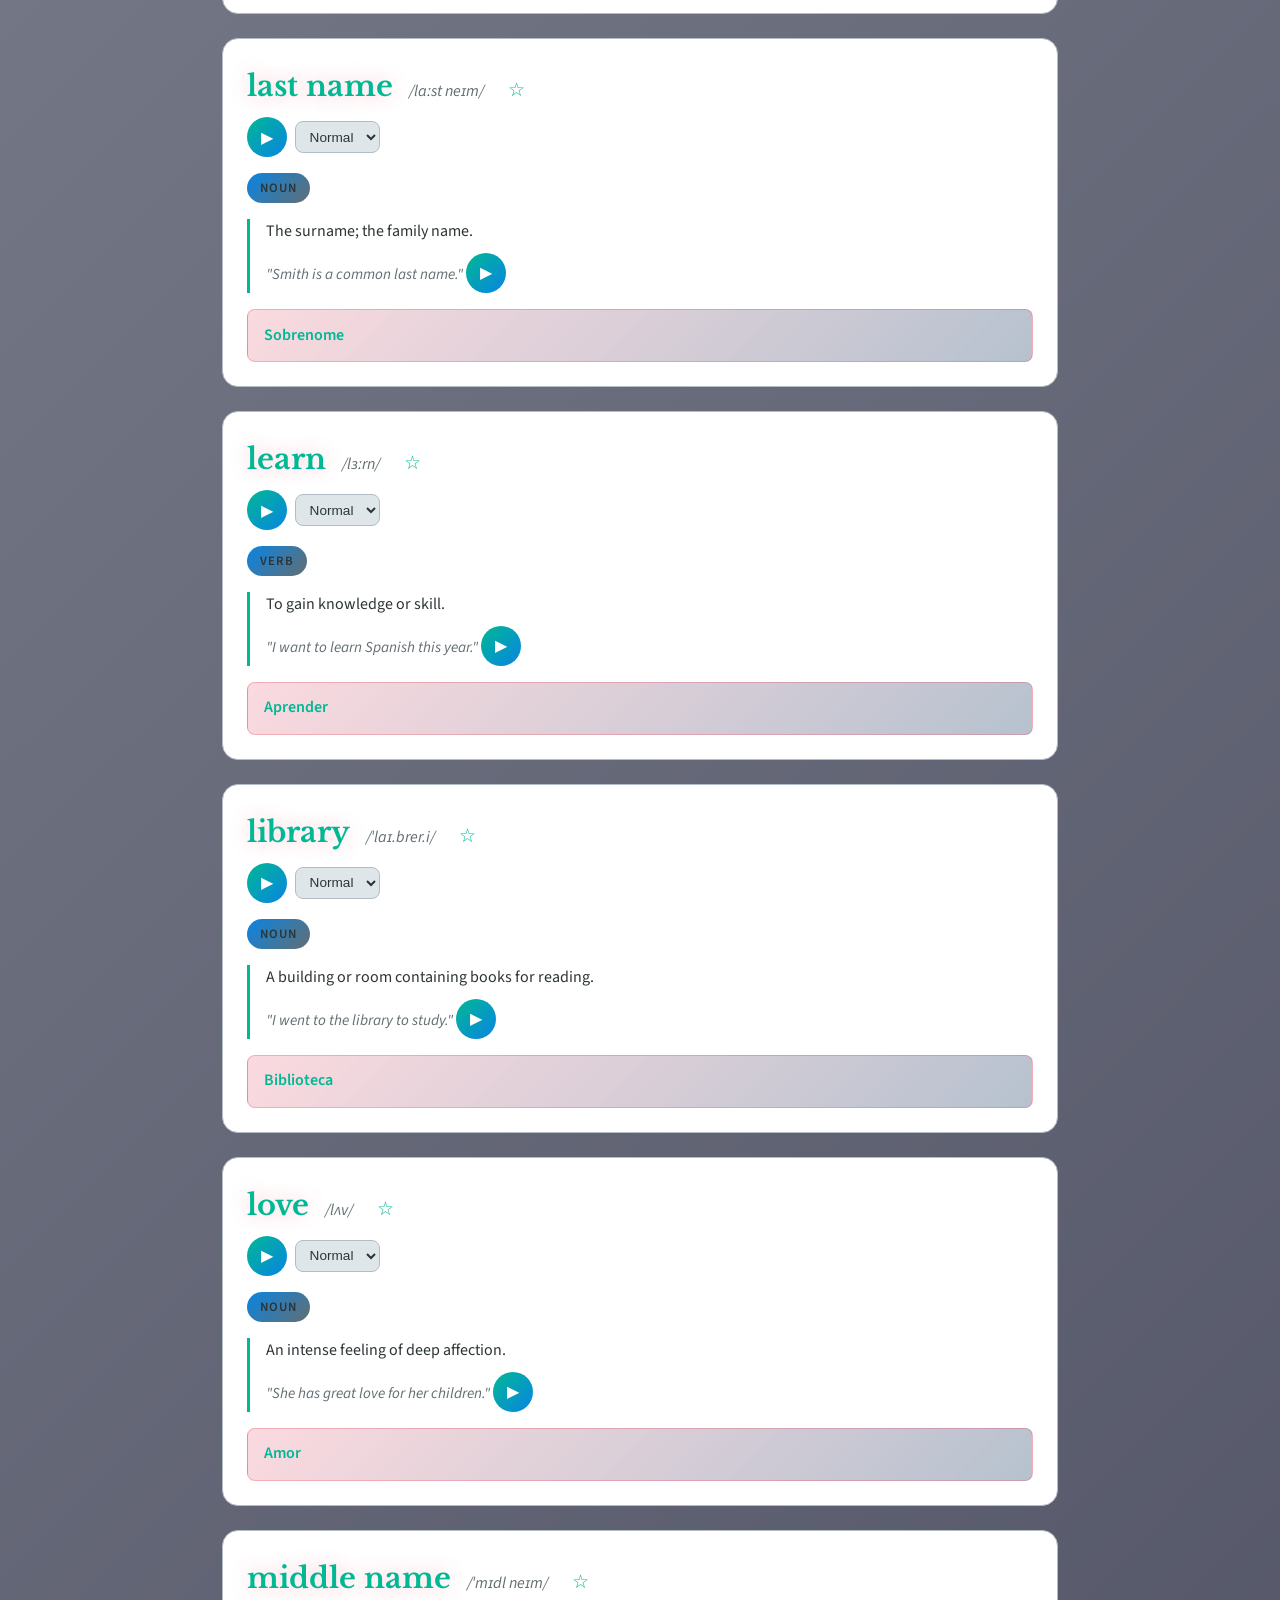
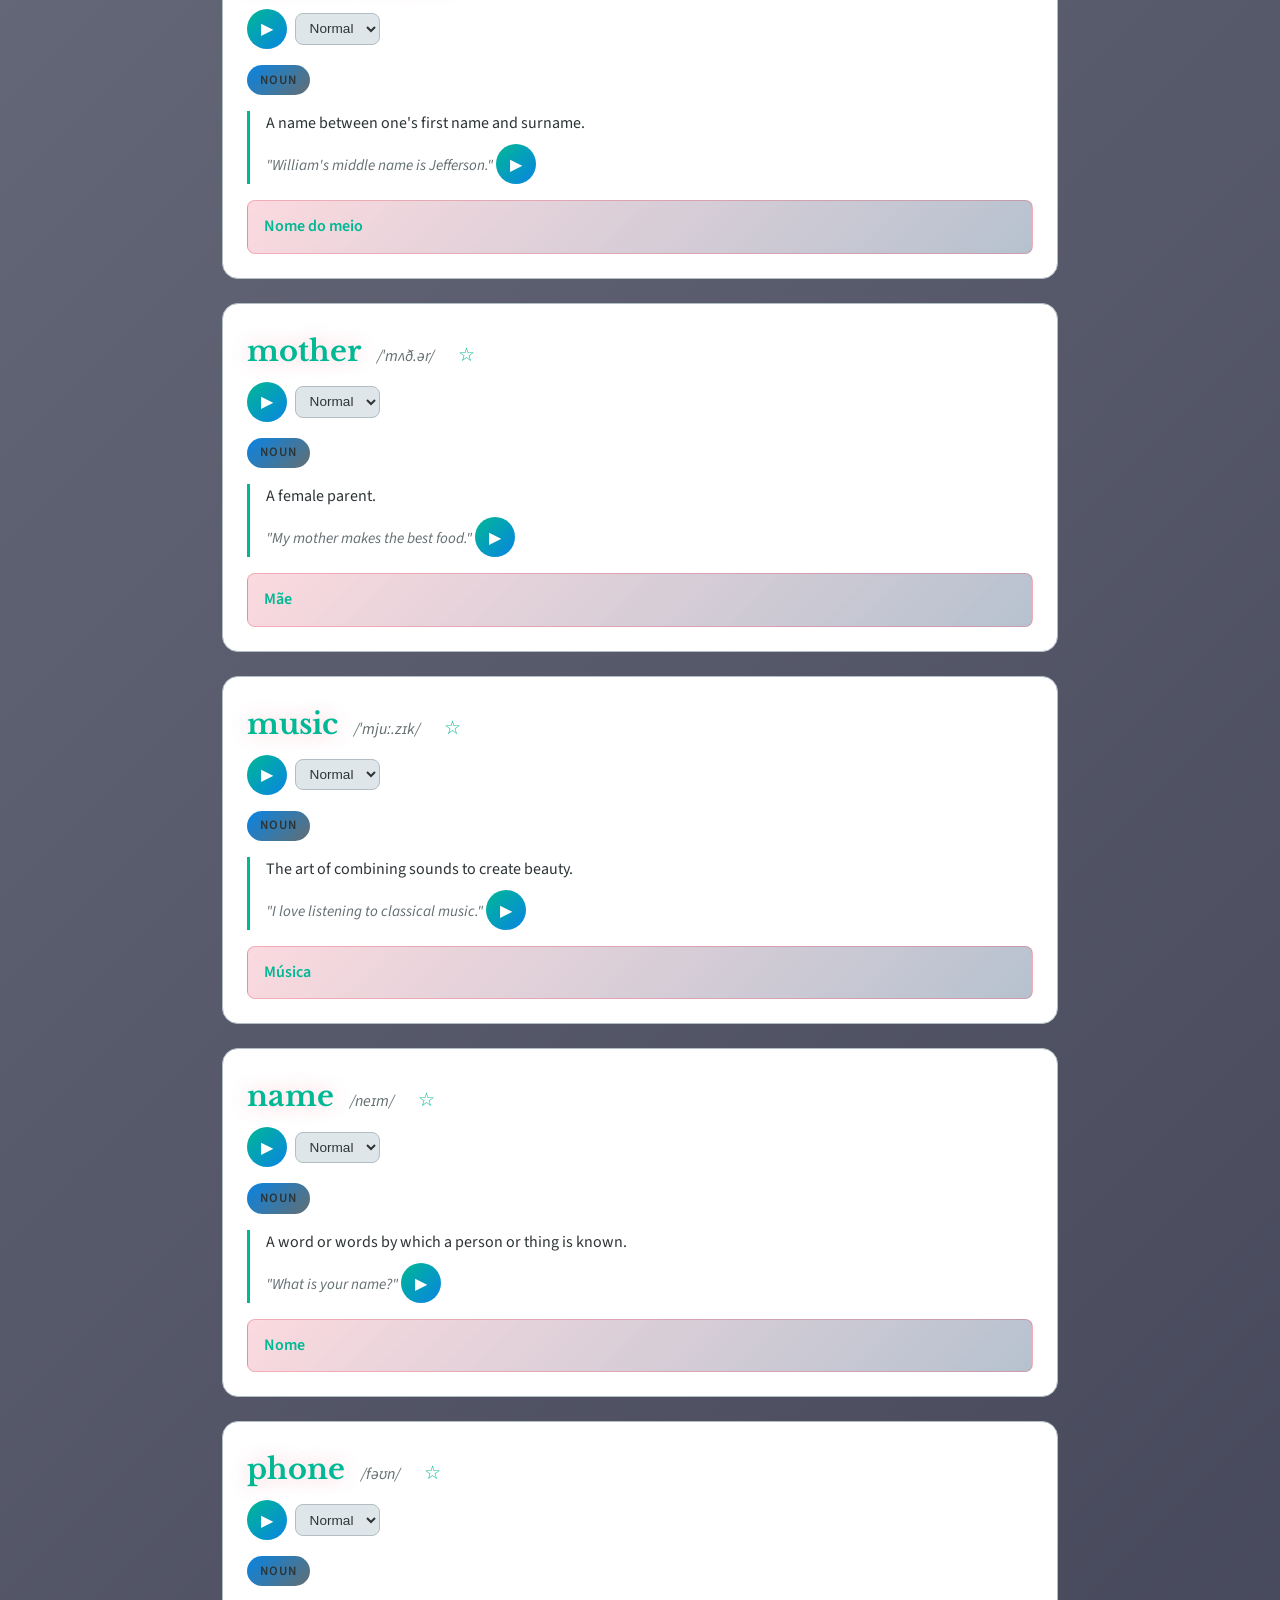
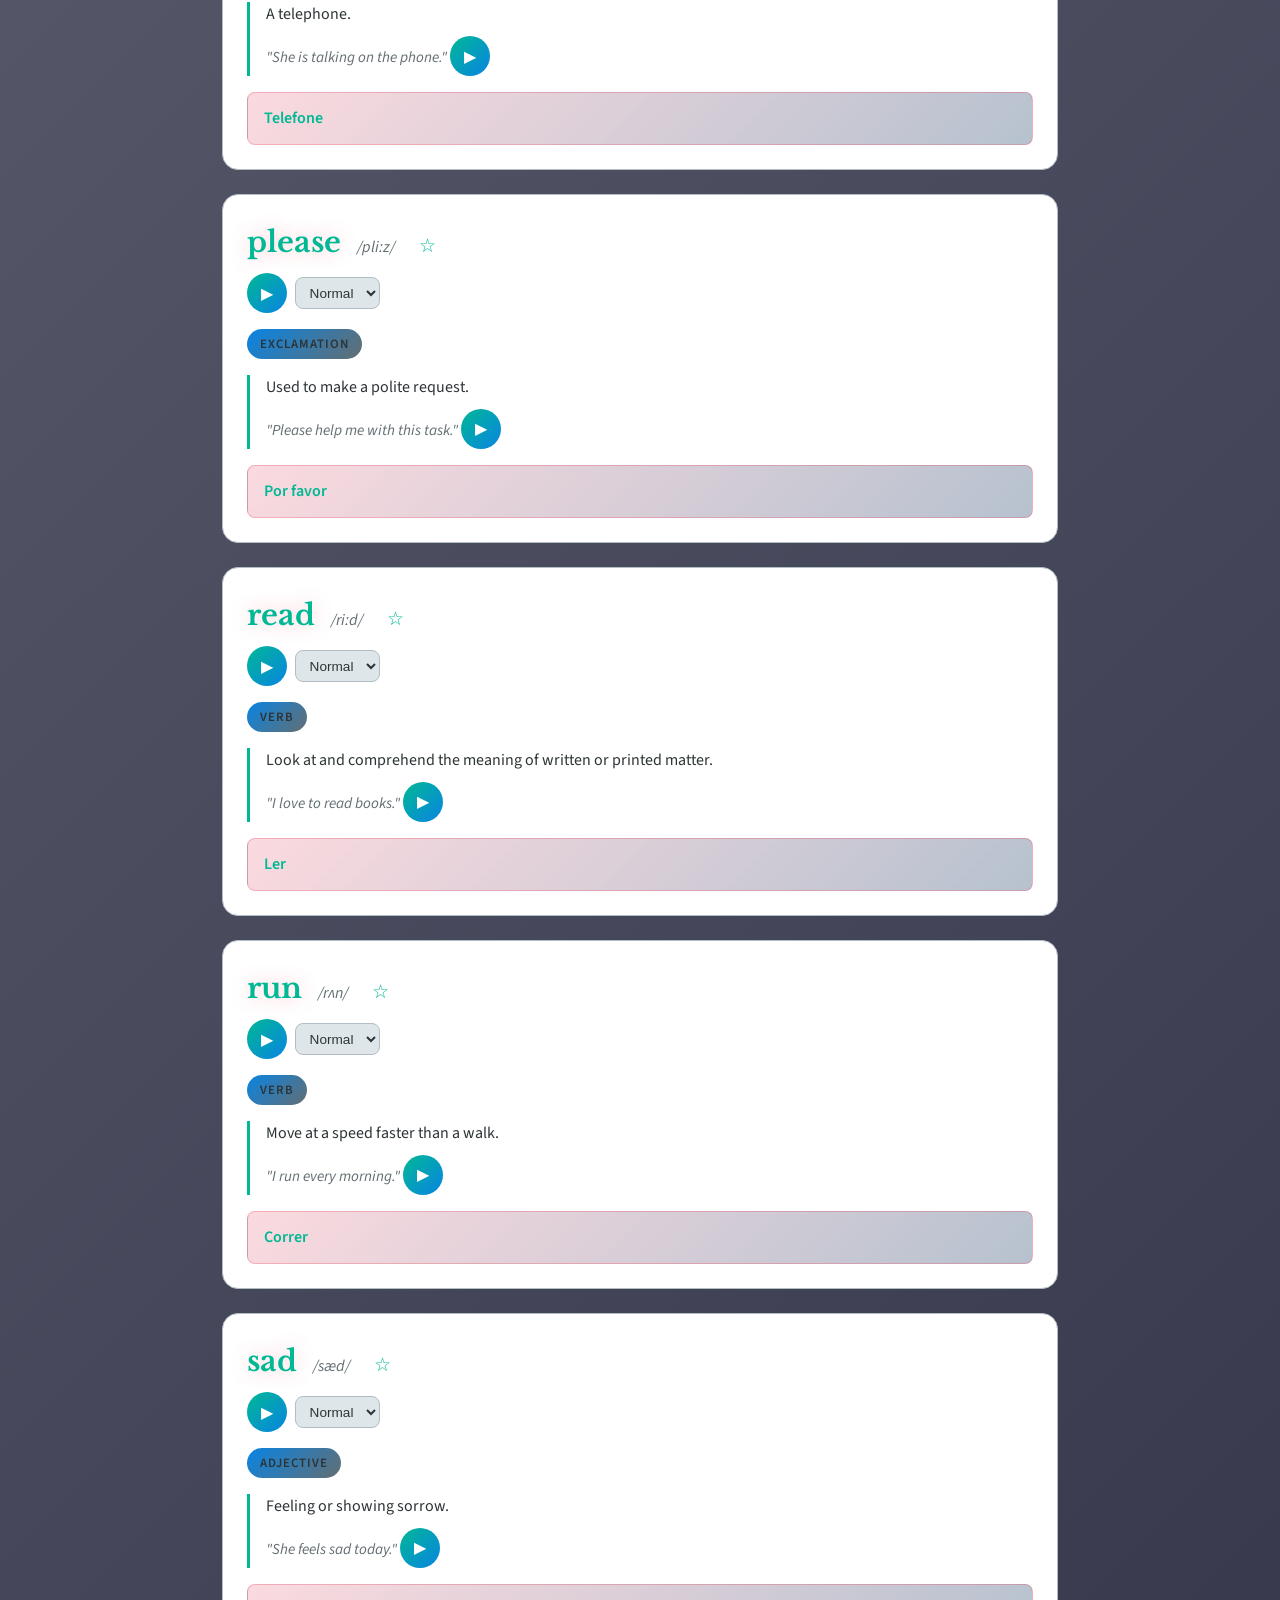
==== commit 8e89ff42: "teste" ====
--- a/index.html
+++ b/index.html
@@ -36,6 +36,7 @@
         <div class="search-box">
             <input type="text" id="searchInput" placeholder="Enter a word...">
             <button id="searchBtn">Search</button>
+            <div id="autocomplete" class="autocomplete"></div>
         </div>
         <div class="filters">
             <select id="posFilter">
@@ -60,6 +61,7 @@
         <div class="action-buttons">
             <button id="randomWordBtn" class="btn">Random Word</button>
             <button id="quizBtn" class="btn">Start Quiz</button>
+            <button id="printBtn" class="btn">Print Words</button>
         </div>
         <div class="recent-searches" id="recentSearches"></div>
     </div>
--- a/style.css
+++ b/style.css
@@ -596,6 +596,50 @@
 
 .quiz-option:hover {
     background: var(--secondary);
+}
+
+.autocomplete {
+    position: absolute;
+    top: 100%;
+    left: 0;
+    right: 0;
+    background: var(--bg-card);
+    border: 1px solid var(--border);
+    border-radius: 4px;
+    display: none;
+    z-index: 1000;
+    max-height: 200px;
+    overflow-y: auto;
+}
+
+.autocomplete-item {
+    padding: 0.5rem;
+    cursor: pointer;
+    color: var(--text-light);
+    border-bottom: 1px solid var(--border);
+}
+
+.autocomplete-item:hover {
+    background: var(--secondary);
+}
+
+.search-box {
+    position: relative;
+}
+
+.tags {
+    margin-top: 0.5rem;
+    display: flex;
+    gap: 0.3rem;
+    flex-wrap: wrap;
+}
+
+.tag {
+    background: var(--accent);
+    color: white;
+    padding: 0.2rem 0.5rem;
+    border-radius: 12px;
+    font-size: 0.8rem;
 }
 
 @media (max-width: 600px) {
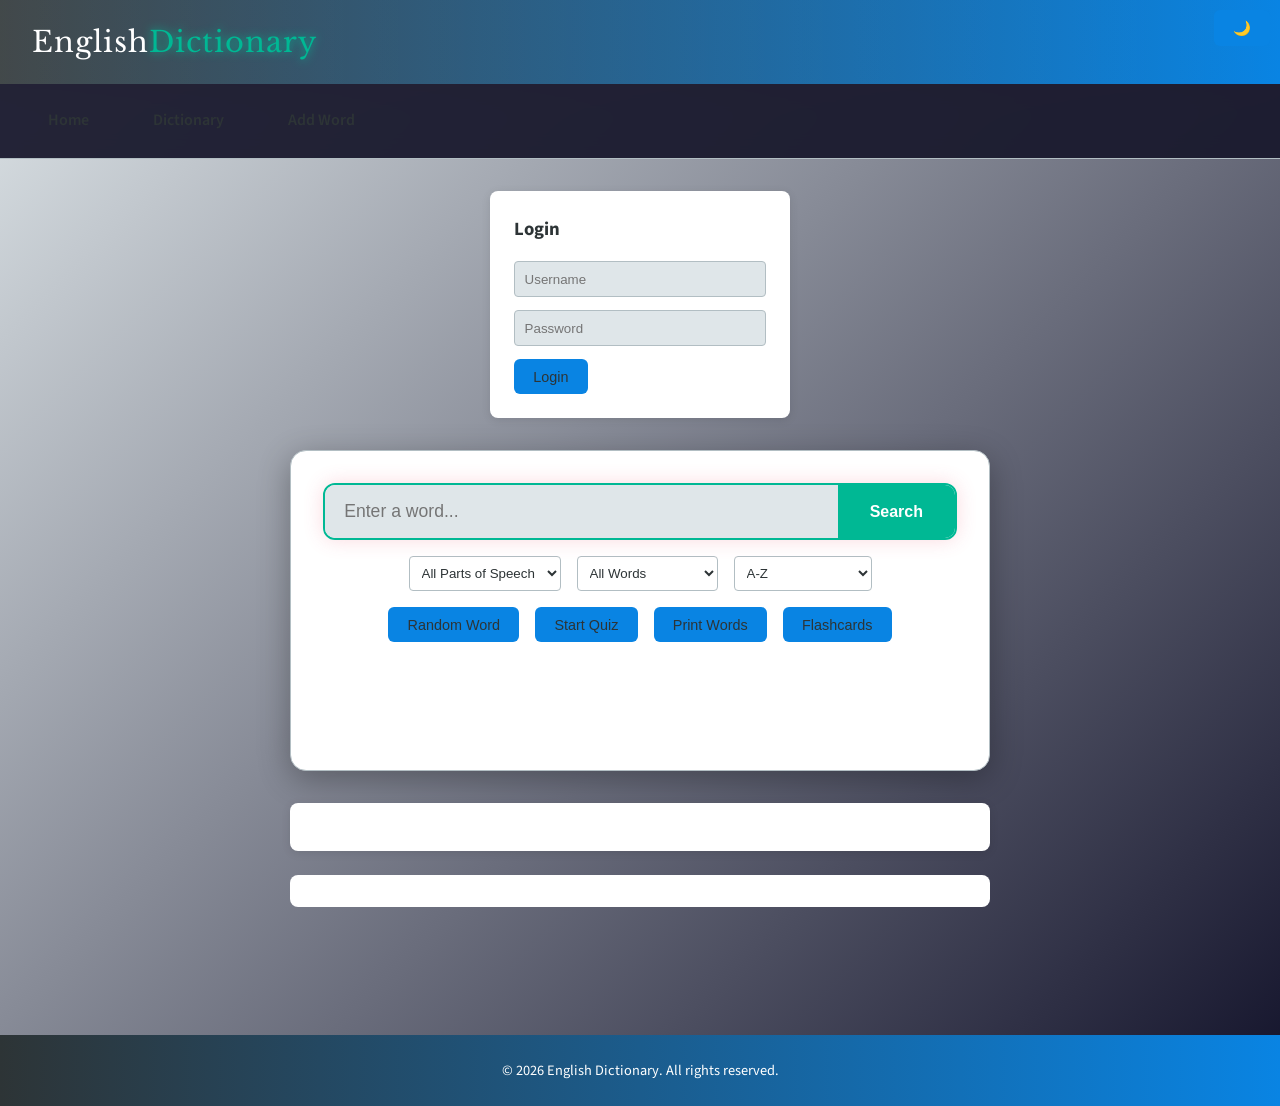
==== commit f0bbaa56: "mudando" ====
--- a/index.html
+++ b/index.html
@@ -62,7 +62,10 @@
             <button id="randomWordBtn" class="btn">Random Word</button>
             <button id="quizBtn" class="btn">Start Quiz</button>
             <button id="printBtn" class="btn">Print Words</button>
+            <button id="flashcardBtn" class="btn">Flashcards</button>
         </div>
+        <div id="quizProgress"></div>
+        <div id="achievements"></div>
         <div class="recent-searches" id="recentSearches"></div>
     </div>
 
--- a/style.css
+++ b/style.css
@@ -640,6 +640,115 @@
     padding: 0.2rem 0.5rem;
     border-radius: 12px;
     font-size: 0.8rem;
+}
+
+.share-btn {
+    background: none;
+    border: none;
+    font-size: 1rem;
+    cursor: pointer;
+    margin-left: 0.5rem;
+}
+
+#quizProgress {
+    text-align: center;
+    padding: 1rem;
+    color: var(--text-light);
+    font-size: 0.9rem;
+}
+
+.flashcard-container {
+    max-width: 500px;
+    margin: 2rem auto;
+    text-align: center;
+}
+
+.flashcard {
+    background: var(--bg-card);
+    border-radius: 12px;
+    padding: 3rem 2rem;
+    margin: 1rem 0;
+    cursor: pointer;
+    box-shadow: 0 4px 20px rgba(0,0,0,0.2);
+    transition: transform 0.3s;
+    color: var(--text-light);
+}
+
+.flashcard:hover {
+    transform: scale(1.02);
+}
+
+.flashcard h2 {
+    font-size: 2rem;
+    margin-bottom: 0.5rem;
+}
+
+.flashcard h3 {
+    font-size: 1.5rem;
+    color: var(--accent);
+}
+
+.hint {
+    color: var(--text-muted);
+    font-size: 0.9rem;
+    margin-top: 1rem;
+}
+
+.flashcard-controls {
+    display: flex;
+    justify-content: space-between;
+    align-items: center;
+    margin: 1rem 0;
+}
+
+.card-counter {
+    color: var(--text-light);
+    font-weight: bold;
+}
+
+#achievements {
+    max-width: 700px;
+    margin: 1rem auto;
+    padding: 1rem;
+}
+
+.achievement {
+    background: var(--bg-card);
+    padding: 0.8rem;
+    margin: 0.5rem 0;
+    border-radius: 8px;
+    border-left: 4px solid gold;
+    color: var(--text-light);
+}
+
+.achievement-name {
+    font-weight: bold;
+    color: var(--accent);
+}
+
+.achievement-date {
+    font-size: 0.8rem;
+    color: var(--text-muted);
+}
+
+.note {
+    background: var(--bg-dark);
+    padding: 0.8rem;
+    margin-top: 0.5rem;
+    border-radius: 4px;
+    font-size: 0.9rem;
+    color: var(--text-light);
+}
+
+.add-note-btn, .edit-note-btn {
+    background: var(--secondary);
+    color: white;
+    border: none;
+    padding: 0.3rem 0.6rem;
+    border-radius: 4px;
+    cursor: pointer;
+    font-size: 0.8rem;
+    margin-top: 0.5rem;
 }
 
 @media (max-width: 600px) {
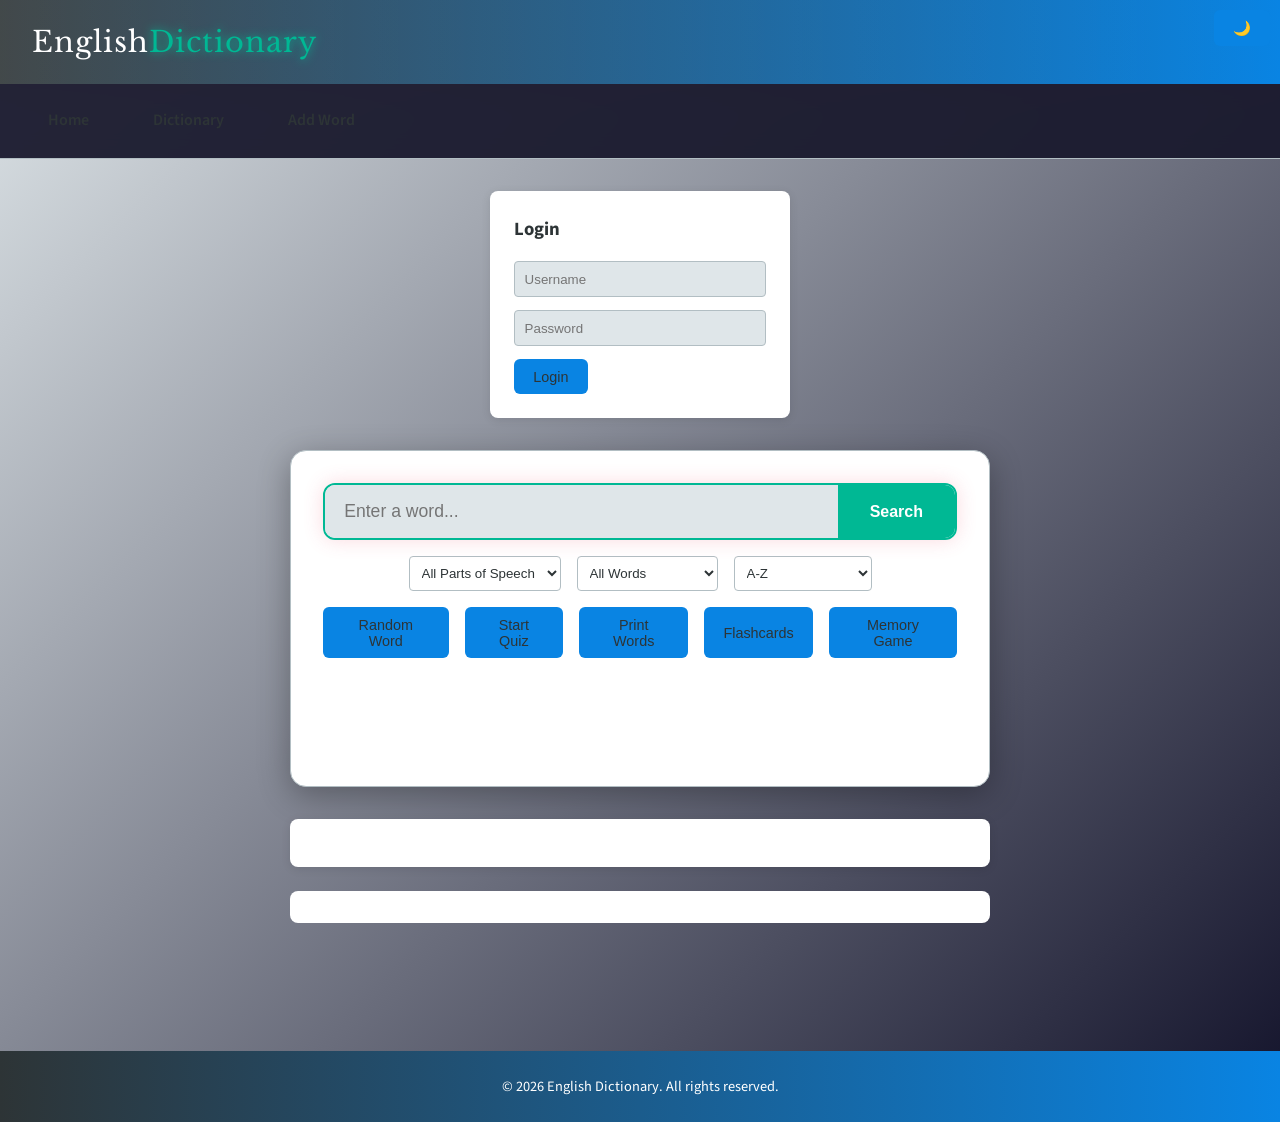
==== commit bbdc8d1c: "teste" ====
--- a/index.html
+++ b/index.html
@@ -63,6 +63,7 @@
             <button id="quizBtn" class="btn">Start Quiz</button>
             <button id="printBtn" class="btn">Print Words</button>
             <button id="flashcardBtn" class="btn">Flashcards</button>
+            <button id="memoryGameBtn" class="btn">Memory Game</button>
         </div>
         <div id="quizProgress"></div>
         <div id="achievements"></div>
--- a/style.css
+++ b/style.css
@@ -807,4 +807,72 @@
 
 .btn:hover {
     background: var(--accent);
+}
+
+.memory-game-container {
+    display: flex;
+    flex-direction: column;
+    align-items: center;
+    gap: 1rem;
+    padding: 2rem;
+}
+
+.memory-grid {
+    display: grid;
+    grid-template-columns: repeat(4, 1fr);
+    gap: 1rem;
+    max-width: 600px;
+    width: 100%;
+}
+
+.memory-card {
+    aspect-ratio: 1;
+    background: var(--secondary);
+    border-radius: 8px;
+    display: flex;
+    align-items: center;
+    justify-content: center;
+    cursor: pointer;
+    font-size: 0.9rem;
+    text-align: center;
+    padding: 0.5rem;
+    transition: transform 0.3s ease, background 0.3s ease;
+    color: transparent;
+    user-select: none;
+    position: relative;
+    overflow: hidden;
+}
+
+.memory-card.flipped {
+    background: var(--bg-card);
+    color: var(--text-light);
+    transform: rotateY(180deg);
+}
+
+.memory-card.matched {
+    background: var(--accent);
+    color: white;
+    cursor: default;
+}
+
+.memory-stats {
+    display: flex;
+    gap: 2rem;
+    font-size: 1.1rem;
+    color: var(--text-light);
+}
+
+.memory-stats span {
+    font-weight: bold;
+    color: var(--accent);
+}
+
+#restartMemory {
+    margin-top: 1rem;
+}
+
+@media (max-width: 600px) {
+    .memory-grid {
+        grid-template-columns: repeat(3, 1fr);
+    }
 }
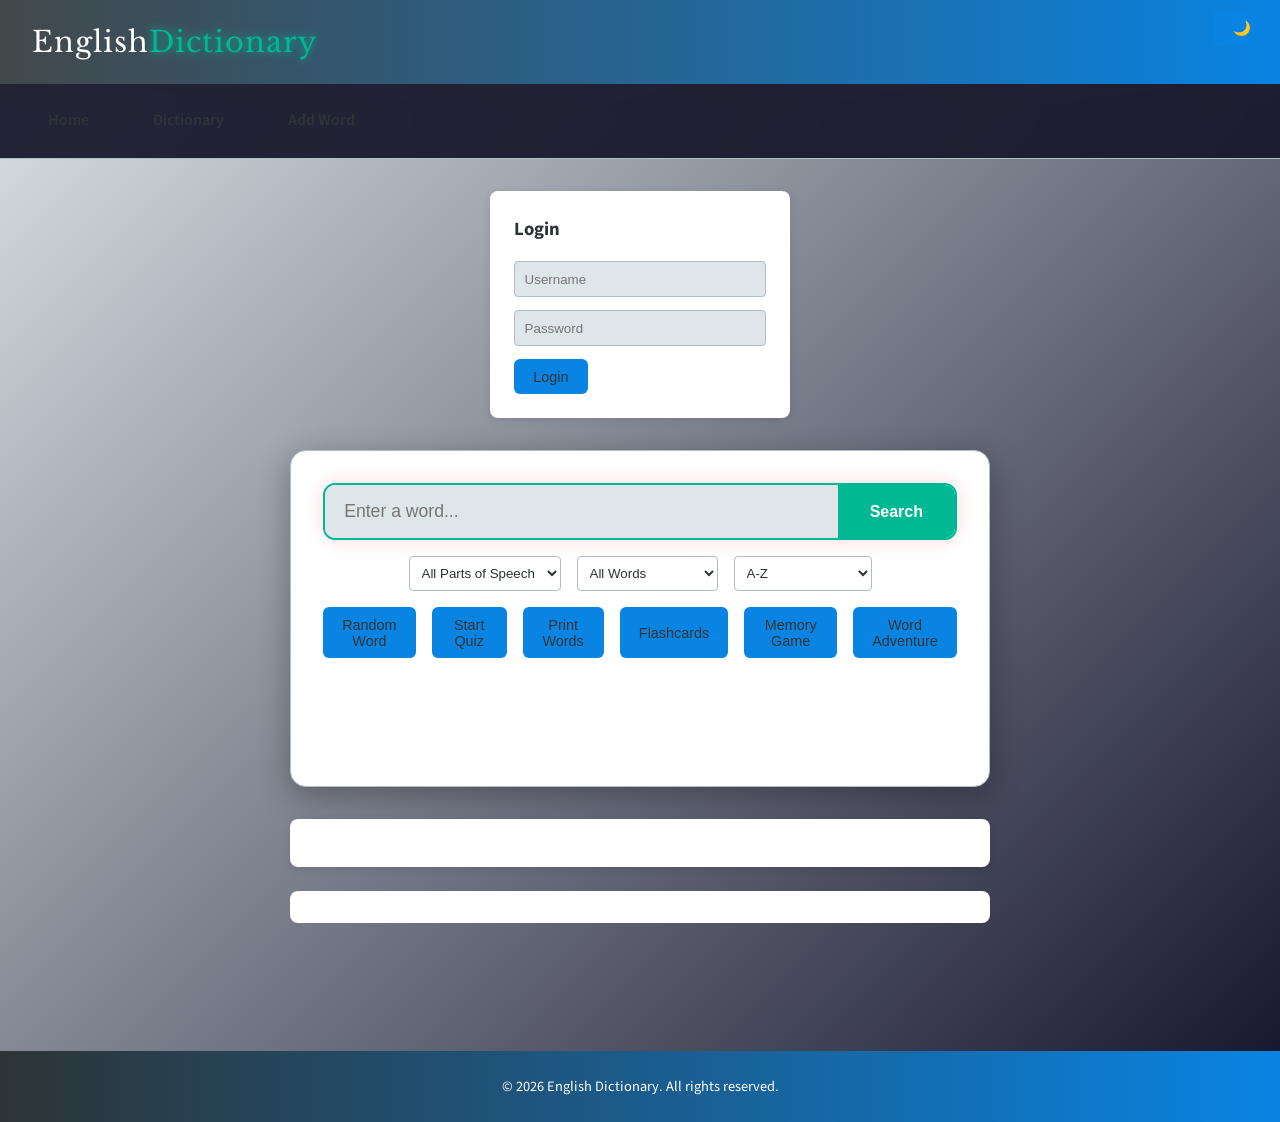
==== commit 4f11f0b4: "teste" ====
--- a/index.html
+++ b/index.html
@@ -64,6 +64,7 @@
             <button id="printBtn" class="btn">Print Words</button>
             <button id="flashcardBtn" class="btn">Flashcards</button>
             <button id="memoryGameBtn" class="btn">Memory Game</button>
+            <button id="adventureGameBtn" class="btn">Word Adventure</button>
         </div>
         <div id="quizProgress"></div>
         <div id="achievements"></div>
